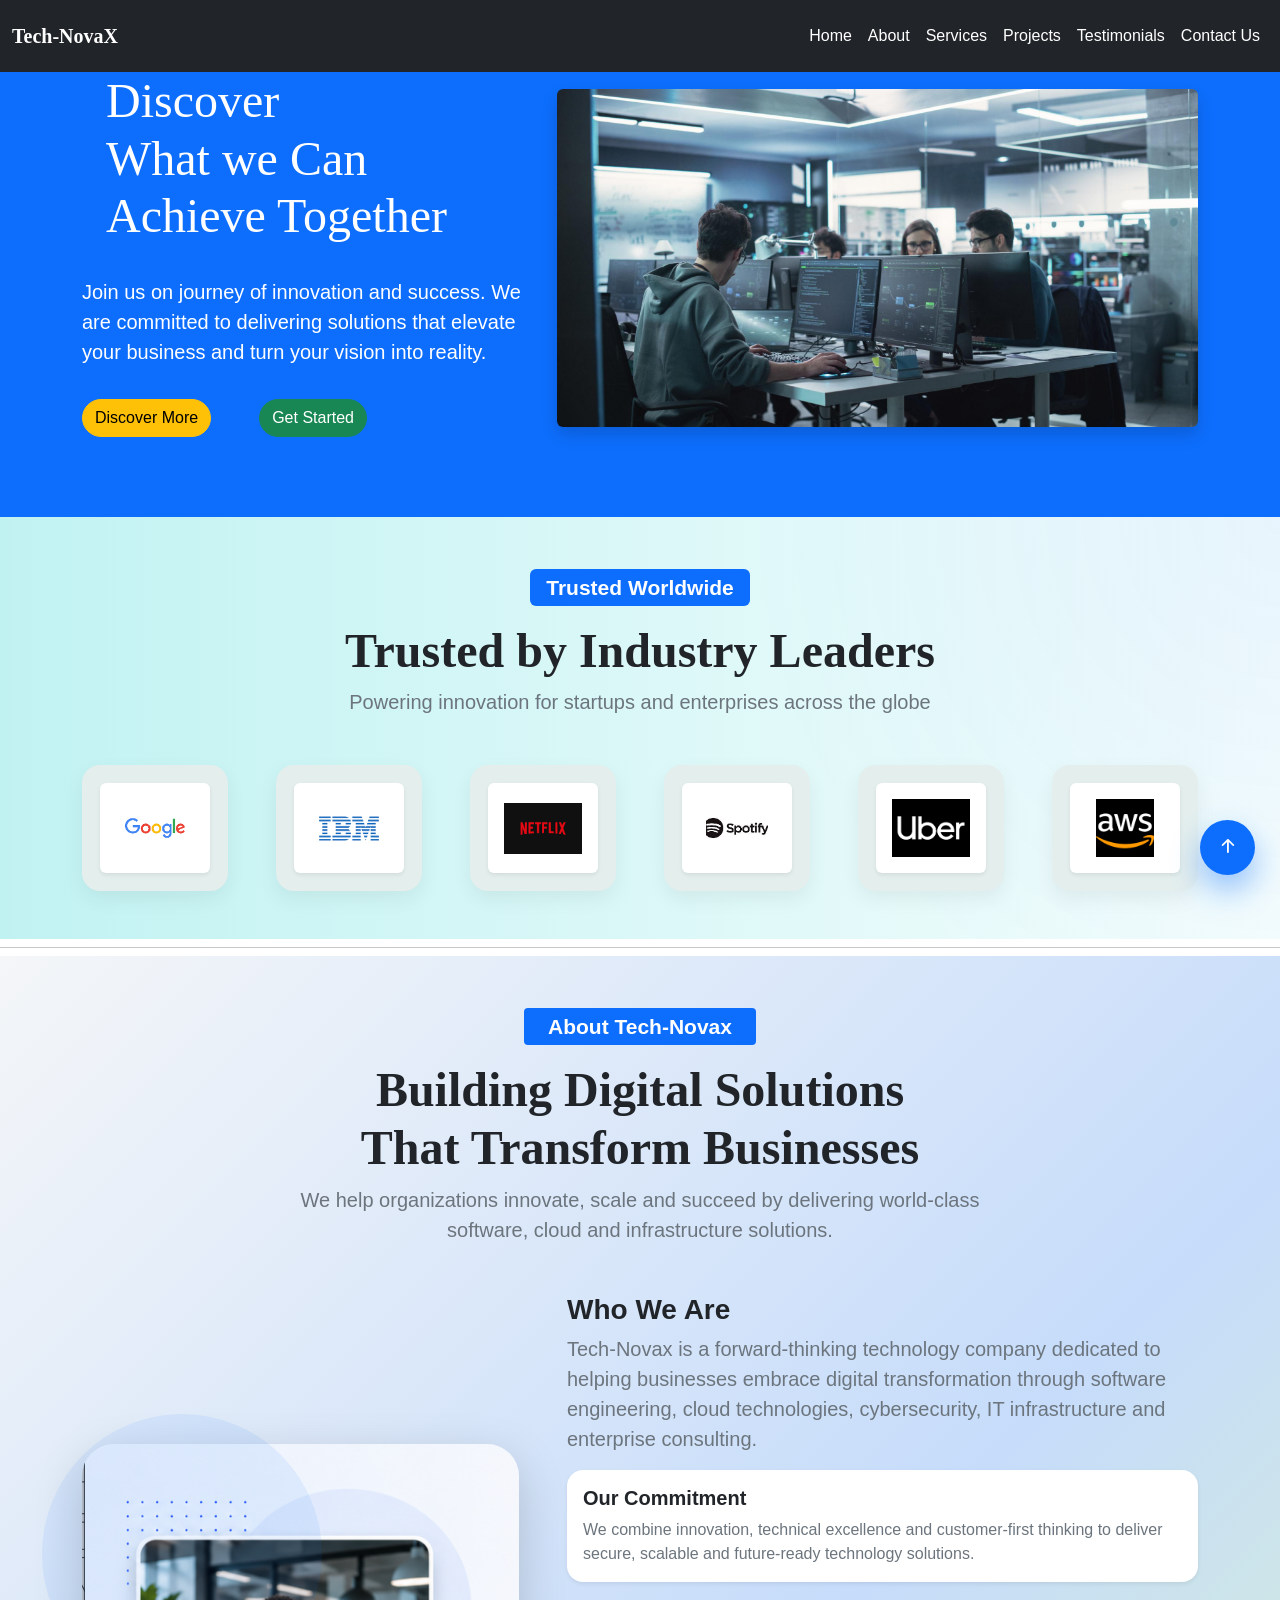
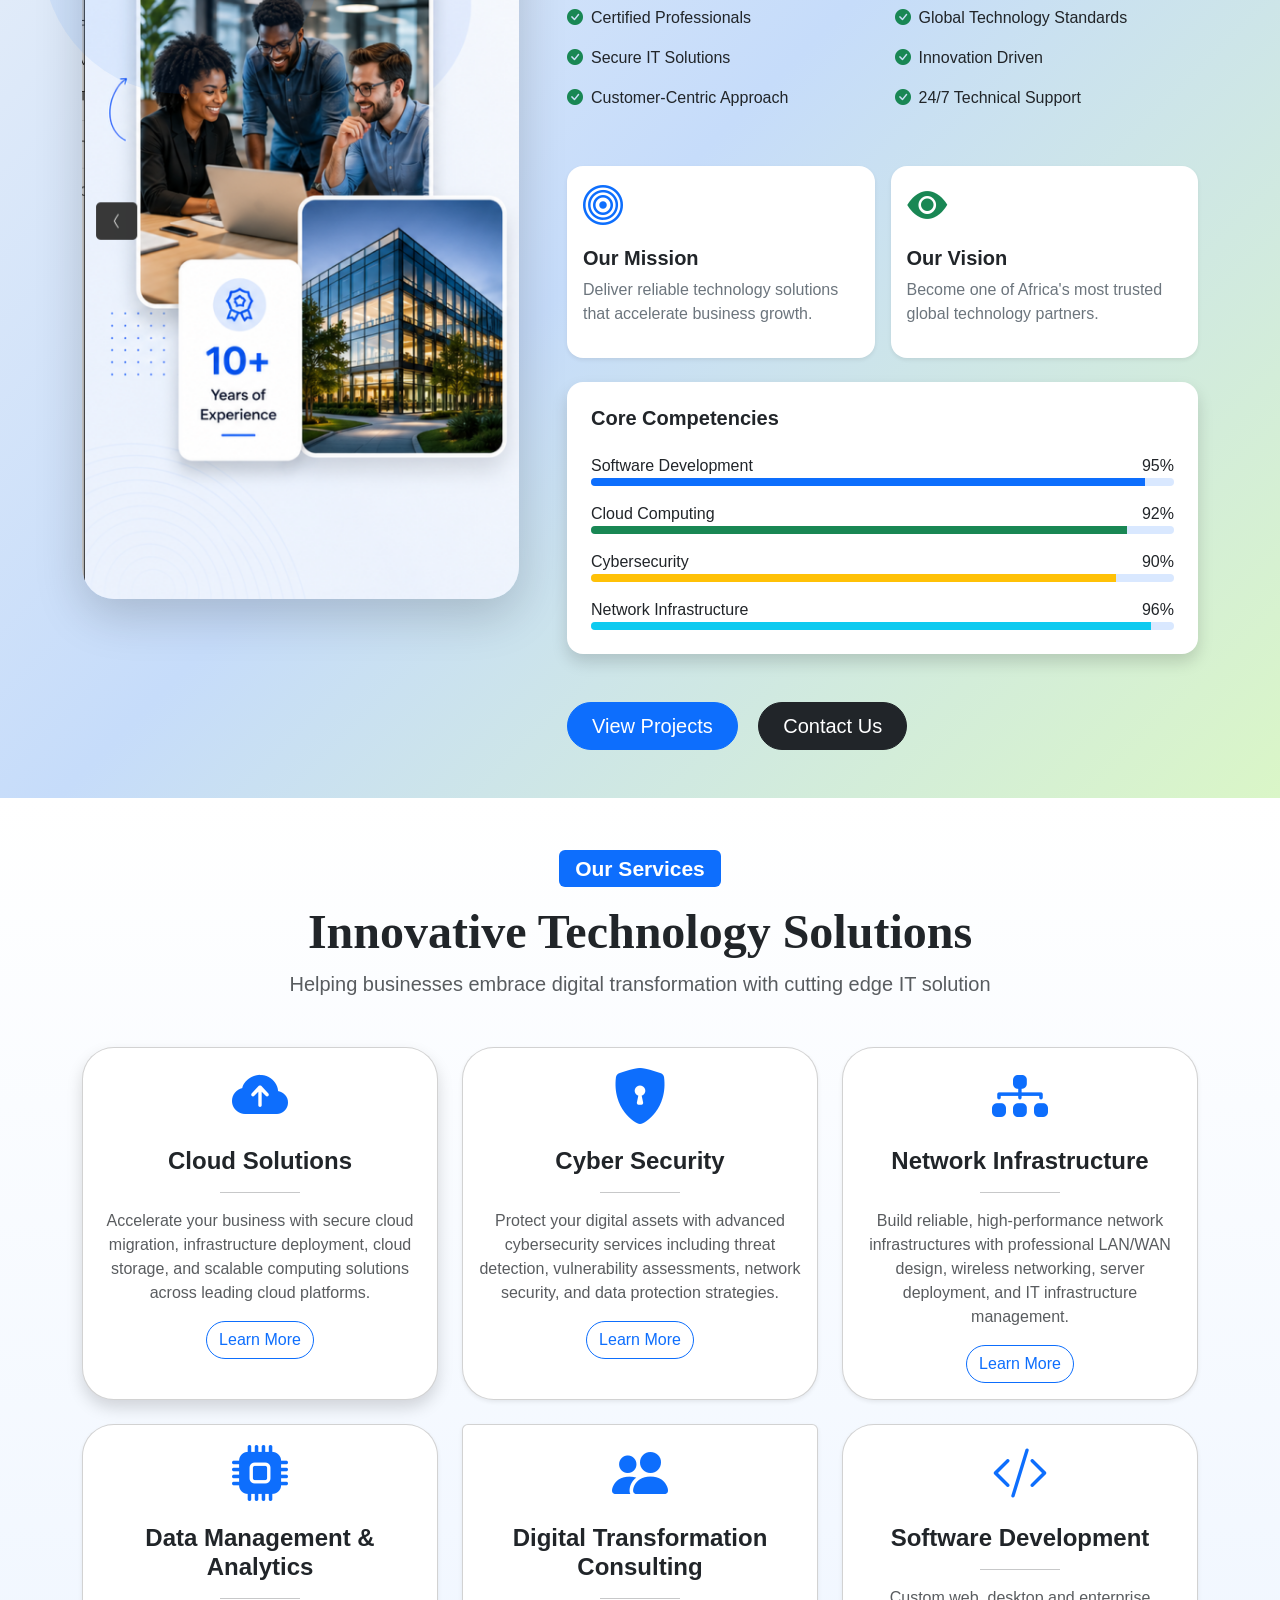
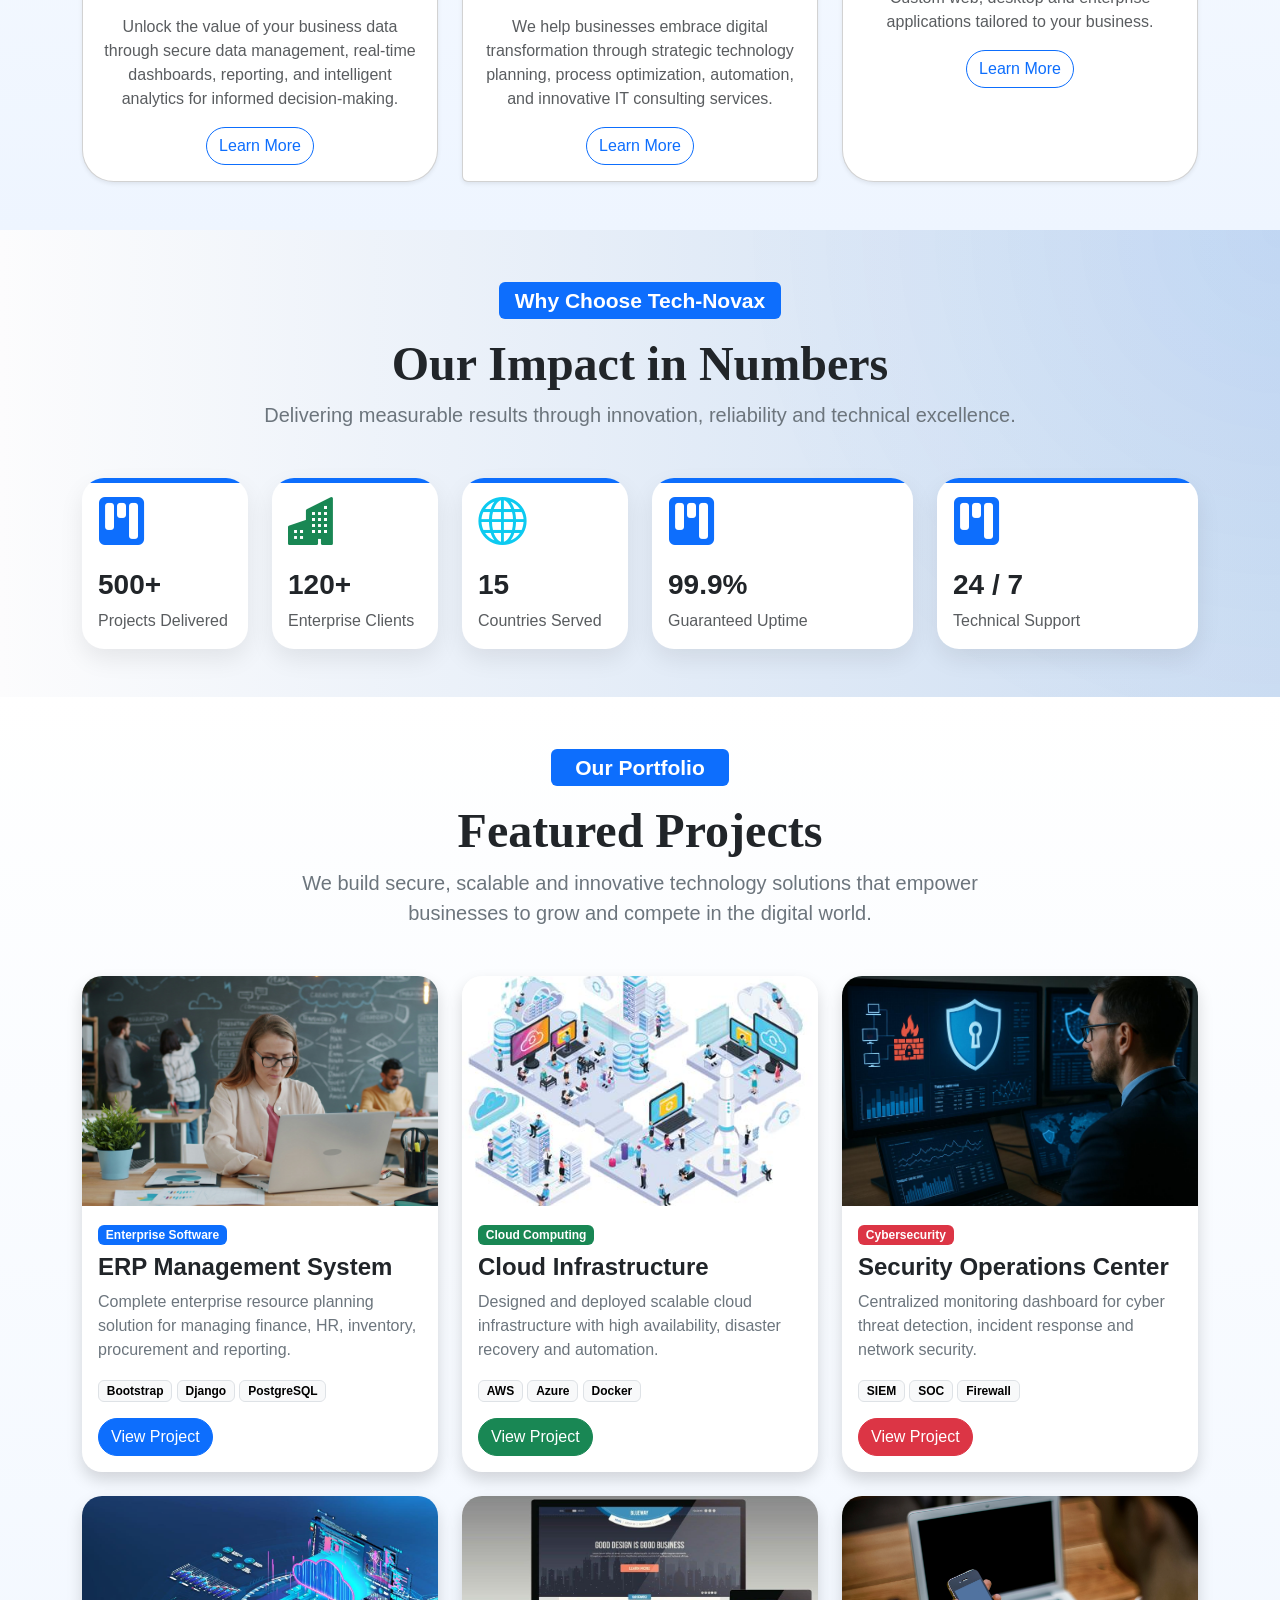
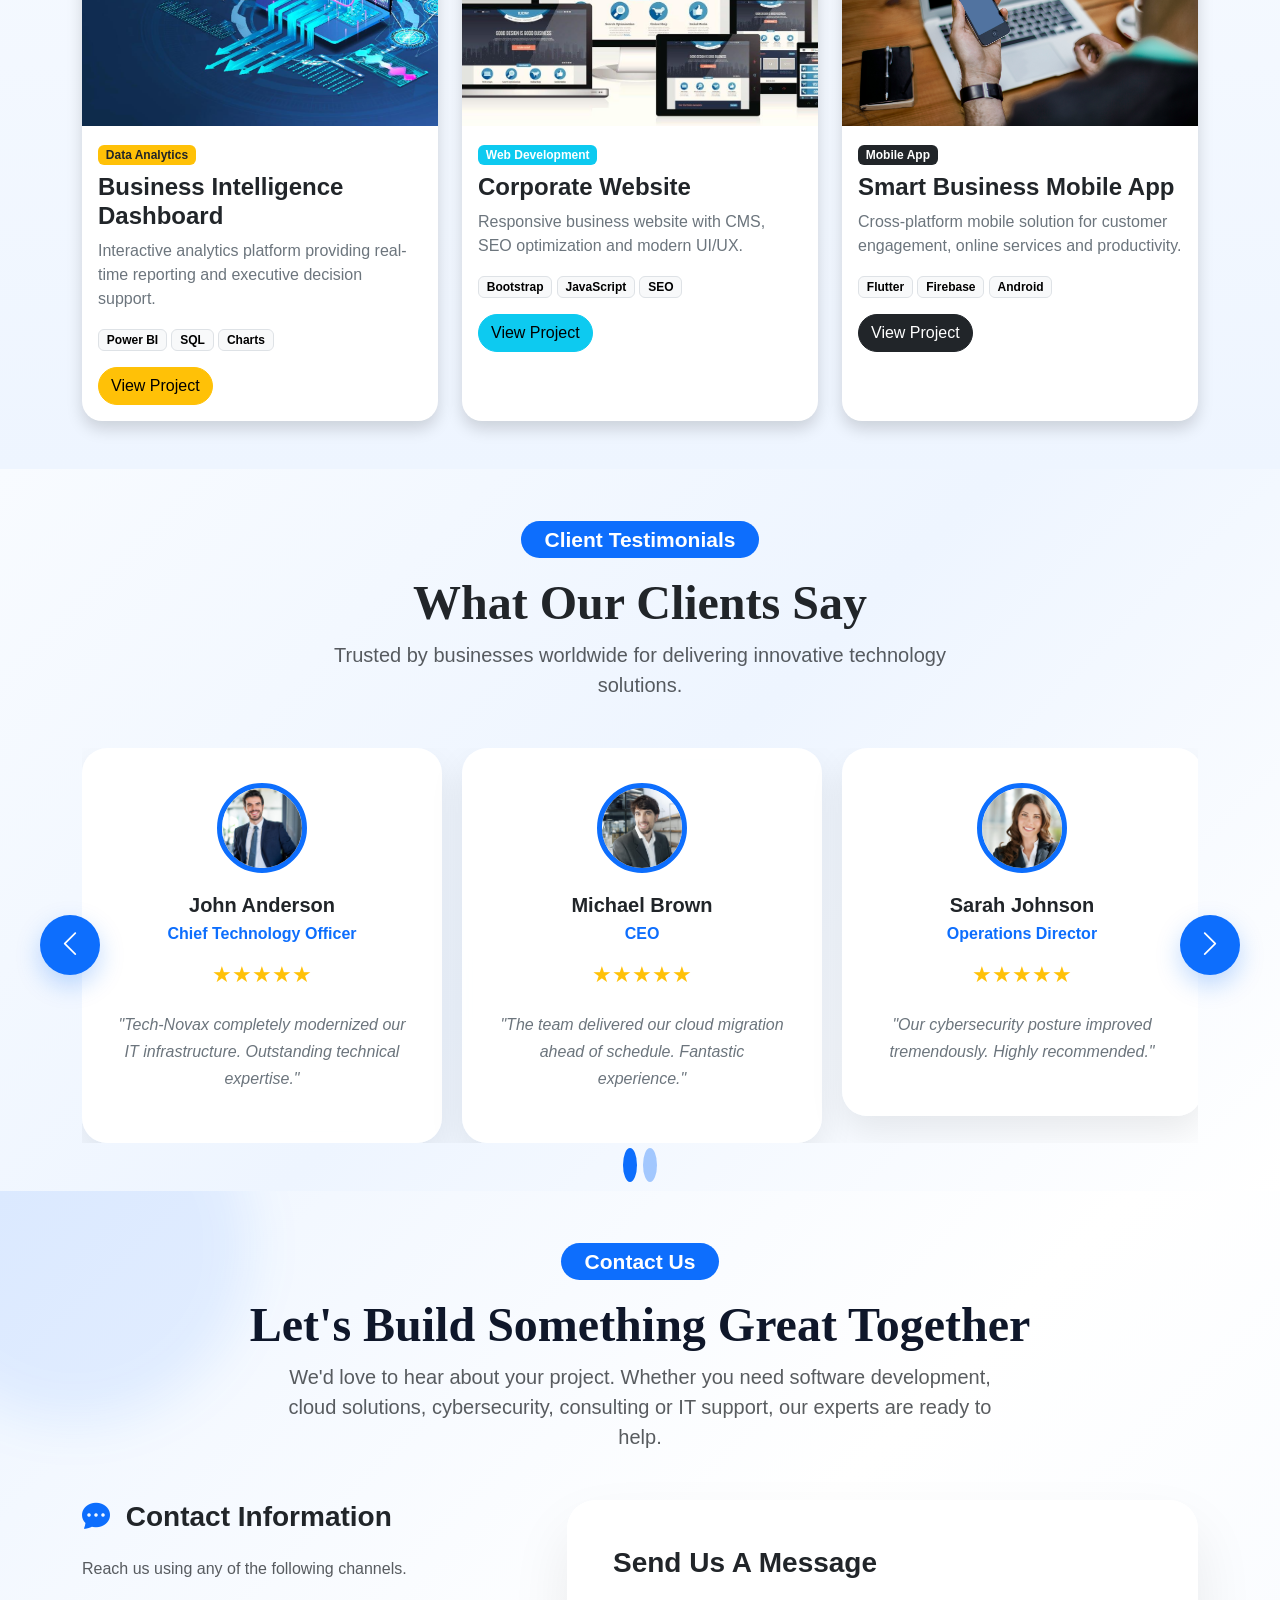
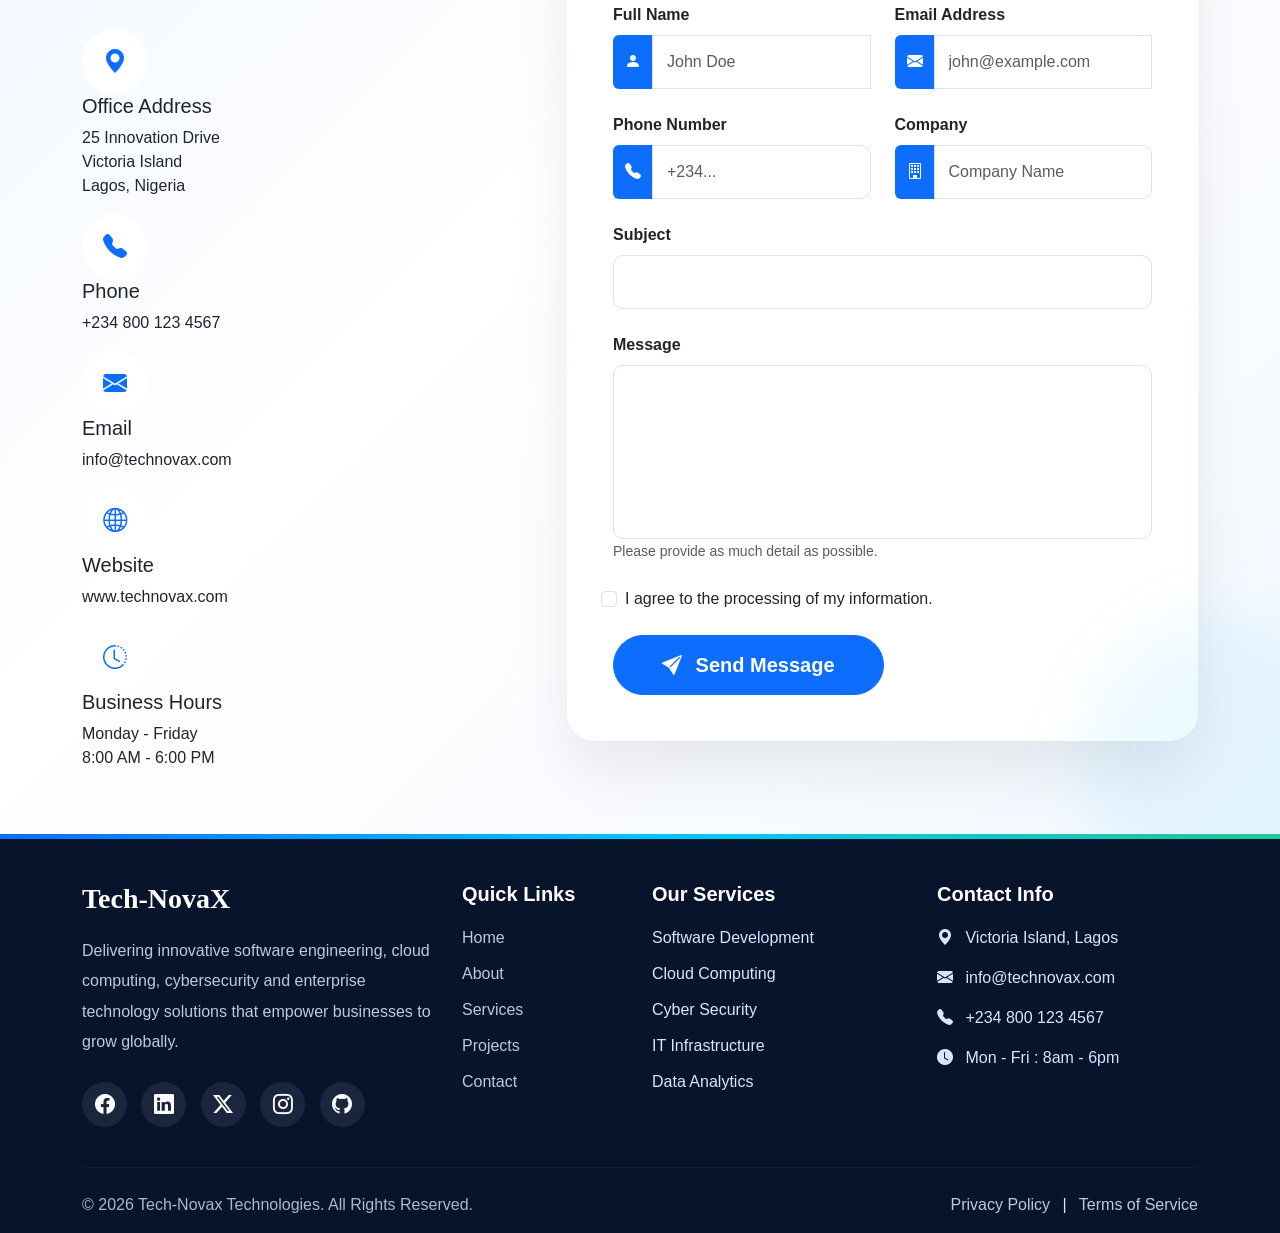
==== index.html @ eec2e8a4 "First commit - worked on all sections" ====
<!doctype html>
<html lang="en">
  <head>
    <meta charset="UTF-8" />
    <meta name="viewport" content="width=device-width, initial-scale=1.0" />

    <!--Bootstrap Link added below-->
    <link
      href="https://cdn.jsdelivr.net/npm/bootstrap@5.3.8/dist/css/bootstrap.min.css"
      rel="stylesheet"
      integrity="sha384-sRIl4kxILFvY47J16cr9ZwB07vP4J8+LH7qKQnuqkuIAvNWLzeN8tE5YBujZqJLB"
      crossorigin="anonymous"
    />

    <!--Bootstrap icons link added below-->
    <link
      rel="stylesheet"
      href="https://cdn.jsdelivr.net/npm/bootstrap-icons@1.11.3/font/bootstrap-icons.css"
    />

    <!--Google fonts link added-->
    <link rel="preconnect" href="https://fonts.googleapis.com" />
    <link rel="preconnect" href="https://fonts.gstatic.com" crossorigin />
    <link
      href="https://fonts.googleapis.com/css2?family=Inter:ital,opsz,wght@0,14..32,100..900;1,14..32,100..900&family=Press+Start+2P&display=swap"
      rel="stylesheet"
    />

    <!--Custom CSS file link-->
    <link rel="stylesheet" href="style.css" />

    <title>Responsive Tech Company Website with Bootstrap</title>
  </head>
  <body>
    <!-- ================= NAVBAR ==============-->
    <nav class="navbar navbar-expand-lg navbar-dark bg-dark py-3 fixed-top">
      <div class="container-fluid">
        <a class="navbar-brand fw-bold" href="#">Tech-NovaX</a>

        <button
          class="navbar-toggler"
          type="button"
          data-bs-toggle="collapse"
          data-bs-target="#navmenu"
        >
          <span class="navbar-toggler-icon"></span>
        </button>

        <div class="collapse navbar-collapse" id="navmenu">
          <ul class="navbar-nav ms-auto">
            <li class="nav-item">
              <a href="#" class="nav-link active">Home</a>
            </li>

            <li class="nav-item">
              <a href="#about" class="nav-link active">About</a>
            </li>

            <li class="nav-item">
              <a href="#services" class="nav-link active">Services</a>
            </li>

            <li class="nav-item">
              <a href="#projects" class="nav-link active">Projects</a>
            </li>

            <li class="nav-item">
              <a href="#testimonials" class="nav-link active">Testimonials</a>
            </li>

            <li class="nav-item">
              <a href="#contact" class="nav-link active">Contact Us</a>
            </li>
          </ul>
        </div>
      </div>
    </nav>

    <!-- ================= END NAVBAR ================= -->

    <!-- ================= HEADER / HERO SECTION ===     -->

    <header class="bg-primary d-flex align-items-center text-white py-5">
      <div class="container">
        <div class="row align-items-center">
          <div class="col-md-5">
            <h1 class="header-title p-4">
              Discover <br />What we Can <br />
              Achieve Together
            </h1>

            <p class="lead">
              Join us on journey of innovation and success. We are committed to
              delivering solutions that elevate your business and turn your
              vision into reality.
            </p>

            <div class="d-flex gap-5 mb-3 py-3">
              <button class="btn btn-warning rounded-pill">
                Discover More
              </button>

              <button class="btn btn-success rounded-pill">Get Started</button>
            </div>
          </div>

          <div class="col-md-7">
            <img
              src="images/hero-image/hero-image.jpg"
              class="img-fluid rounded shadow"
              alt="Header Image"
            />
          </div>
        </div>
      </div>
    </header>

    <!-- ================= END HEADER / HERO ================= -->

    <!-- ================= CLIENTS SECTION ===     -->

    <section id="clients" class="clients-section py-5">
      <div class="container">
        <div class="text-center mb-5 fs-3">
          <span class="badge bg-primary px-3 py-2 mb-3">
            Trusted Worldwide
          </span>

          <h2 class="display-5 fw-bold">Trusted by Industry Leaders</h2>

          <p class="lead text-secondary">
            Powering innovation for startups and enterprises across the globe
          </p>
        </div>

        <div
          class="row justify-content-center align-items-center text-center g-5"
        >
          <div class="col-6 col-md-4 col-lg-2">
            <div class="client-card">
              <a
                href="https://www.google.com"
                target="_blank"
                rel="noopener noreferrer"
              >
                <img
                  src="images/clients/Google/Google.png"
                  class="img-fluid p-3 bg-white shadow-sm rounded"
                  style="height: 90px; width: 150px; object-fit: contain"
                  alt="Client 1 Google"
                />
              </a>
            </div>
          </div>

          <div class="col-6 col-md-4 col-lg-2">
            <div class="client-card">
              <a
                href="https://www.ibm.com"
                target="_blank"
                rel="noopener noreferrer"
              >
                <img
                  src="images/clients/ibm/ibm.png"
                  class="img-fluid p-3 bg-white shadow-sm rounded"
                  style="height: 90px; width: 150px; object-fit: contain"
                  alt="Client 2 IBM"
                />
              </a>
            </div>
          </div>

          <div class="col-6 col-md-4 col-lg-2">
            <div class="client-card">
              <a
                href="https://www.netflix.com"
                target="_blank"
                rel="noopener noreferrer"
              >
                <img
                  src="images/clients/netflix/netflix.png"
                  class="img-fluid p-3 bg-white shadow-sm rounded"
                  style="height: 90px; width: 150px; object-fit: contain"
                  alt="Client 3 NETFLIX"
                />
              </a>
            </div>
          </div>

          <div class="col-6 col-md-4 col-lg-2">
            <div class="client-card">
              <a
                href="https://www.spotify.com"
                target="_blank"
                rel="noopener noreferrer"
              >
                <img
                  src="images/clients/spotify/SPOTIFY.jpg"
                  class="img-fluid p-3 bg-white shadow-sm rounded"
                  style="height: 90px; width: 150px; object-fit: contain"
                  alt="Client 4 SPOTIFY"
                />
              </a>
            </div>
          </div>

          <div class="col-6 col-md-4 col-lg-2">
            <div class="client-card">
              <a
                href="https://www.uber.com"
                target="_blank"
                rel="noopener noreferrer"
              >
                <img
                  src="images/clients/uber/uber.png"
                  class="img-fluid p-3 bg-white shadow-sm rounded"
                  style="height: 90px; width: 150px; object-fit: contain"
                  alt="Client 5 UBER"
                />
              </a>
            </div>
          </div>

          <div class="col-6 col-md-4 col-lg-2">
            <div class="client-card">
              <a
                href="https://aws.amazon.com"
                target="_blank"
                rel="noopener noreferrer"
              >
                <img
                  src="images/clients/aws/download.png"
                  class="img-fluid p-3 bg-white shadow-sm rounded"
                  style="height: 90px; width: 150px; object-fit: contain"
                  alt="Client 6 AWS"
                />
              </a>
            </div>
          </div>
        </div>
      </div>
    </section>
    <!-- ================= END CLIENTS ================= -->

    <hr class="my-2" />

    <!-- ===================== ABOUT SECTION ===================== -->

    <section
      id="about"
      class="about-section py-5 position-relative overflow-hidden"
    >
      <div class="container">
        <!-- Section Heading -->

        <div class="text-center mb-5 fs-3">
          <span class="badge bg-primary px-4 py-2 rounded-1 mb-3">
            About Tech-Novax
          </span>

          <h2 class="display-5 fw-bold">
            Building Digital Solutions
            <br />
            That Transform Businesses
          </h2>

          <p class="lead text-secondary mx-auto" style="max-width: 700px">
            We help organizations innovate, scale and succeed by delivering
            world-class software, cloud and infrastructure solutions.
          </p>
        </div>

        <div class="row align-items-center g-5">
          <!-- LEFT COLUMN -->

          <div class="col-lg-5">
            <div class="position-relative">
              <div class="about-bg-circle"></div>

              <img
                src="images/about-image/about-image-trimmed.png"
                class="img-fluid rounded-5 shadow-lg about-image"
                alt="About Tech-Novax"
              />

              <!-- Floating Card -->

              <!--
              <div class="experience-card">
                <h2 class="fw-bold text-primary mb-1">10+</h2>

                <small class="text-muted">
                  Years of
                  <br />
                  Experience
                </small>
              </div>
            --></div>
          </div>

          <!-- RIGHT COLUMN -->

          <div class="col-lg-7">
            <h3 class="fw-bold">Who We Are</h3>

            <p class="lead text-secondary">
              Tech-Novax is a forward-thinking technology company dedicated to
              helping businesses embrace digital transformation through software
              engineering, cloud technologies, cybersecurity, IT infrastructure
              and enterprise consulting.
            </p>

            <!-- Highlight Card -->

            <div class="card border-0 shadow-sm rounded-4 mb-4">
              <div class="card-body">
                <h5 class="fw-bold">Our Commitment</h5>

                <p class="text-secondary mb-0">
                  We combine innovation, technical excellence and customer-first
                  thinking to deliver secure, scalable and future-ready
                  technology solutions.
                </p>
              </div>
            </div>

            <!-- Features -->

            <div class="row">
              <div class="col-md-6">
                <p>
                  <i class="bi bi-check-circle-fill text-success me-2"></i
                  >Certified Professionals
                </p>

                <p>
                  <i class="bi bi-check-circle-fill text-success me-2"></i
                  >Secure IT Solutions
                </p>

                <p>
                  <i class="bi bi-check-circle-fill text-success me-2"></i
                  >Customer-Centric Approach
                </p>
              </div>

              <div class="col-md-6">
                <p>
                  <i class="bi bi-check-circle-fill text-success me-2"></i
                  >Global Technology Standards
                </p>

                <p>
                  <i class="bi bi-check-circle-fill text-success me-2"></i
                  >Innovation Driven
                </p>

                <p>
                  <i class="bi bi-check-circle-fill text-success me-2"></i>24/7
                  Technical Support
                </p>
              </div>
            </div>

            <!-- Mission Vision -->

            <div class="row g-3 my-4">
              <div class="col-md-6">
                <div class="card border-0 shadow-sm h-100 rounded-4">
                  <div class="card-body">
                    <i class="bi bi-bullseye text-primary display-6"></i>

                    <h5 class="fw-bold mt-3">Our Mission</h5>

                    <p class="text-secondary">
                      Deliver reliable technology solutions that accelerate
                      business growth.
                    </p>
                  </div>
                </div>
              </div>

              <div class="col-md-6">
                <div class="card border-0 shadow-sm h-100 rounded-4">
                  <div class="card-body">
                    <i class="bi bi-eye-fill text-success display-6"></i>

                    <h5 class="fw-bold mt-3">Our Vision</h5>

                    <p class="text-secondary">
                      Become one of Africa's most trusted global technology
                      partners.
                    </p>
                  </div>
                </div>
              </div>
            </div>

            <!-- Skills Card -->

            <div class="card border-0 shadow rounded-4">
              <div class="card-body p-4">
                <h5 class="fw-bold mb-4">Core Competencies</h5>

                <div class="mb-3">
                  <div class="d-flex justify-content-between">
                    <span>Software Development</span>

                    <span>95%</span>
                  </div>

                  <div class="progress">
                    <div
                      class="progress-bar bg-primary"
                      style="width: 95%"
                    ></div>
                  </div>
                </div>

                <div class="mb-3">
                  <div class="d-flex justify-content-between">
                    <span>Cloud Computing</span>

                    <span>92%</span>
                  </div>

                  <div class="progress">
                    <div
                      class="progress-bar bg-success"
                      style="width: 92%"
                    ></div>
                  </div>
                </div>

                <div class="mb-3">
                  <div class="d-flex justify-content-between">
                    <span>Cybersecurity</span>

                    <span>90%</span>
                  </div>

                  <div class="progress">
                    <div
                      class="progress-bar bg-warning"
                      style="width: 90%"
                    ></div>
                  </div>
                </div>

                <div>
                  <div class="d-flex justify-content-between">
                    <span>Network Infrastructure</span>

                    <span>96%</span>
                  </div>

                  <div class="progress">
                    <div class="progress-bar bg-info" style="width: 96%"></div>
                  </div>
                </div>
              </div>
            </div>

            <!-- Buttons -->

            <div class="mt-5">
              <a
                href="#projects"
                class="btn btn-primary btn-lg rounded-pill px-4 me-3"
              >
                View Projects
              </a>

              <a href="#contact" class="btn btn-dark btn-lg rounded-pill px-4">
                Contact Us
              </a>
            </div>
          </div>
        </div>
      </div>
    </section>

    <!-- =====================END  ABOUT SECTION ===================== -->

    <!-- ================= SERVICES SECTION ===     -->

    <section id="services" class="py-5 services-section">
      <div class="container">
        <div class="text-center mb-5 fs-3">
          <span class="badge bg-primary px-3 py-2 mb-3"> Our Services </span>

          <h2 class="display-5 fw-bold">Innovative Technology Solutions</h2>

          <p class="lead text-muted">
            Helping businesses embrace digital transformation with cutting edge
            IT solution
          </p>
        </div>

        <div class="row g-4">
          <div class="col-md-6 col-lg-4">
            <div
              class="card border-1 rounded-5 shadow bg- h-100 overflow-hidden service card"
            >
              <div class="card-body text-center">
                <i class="bi bi-cloud-arrow-up-fill display-4 text-primary"></i>
                <h4 class="mt-3 fw-bold">Cloud Solutions</h4>

                <hr class="w-25 mx-auto my-3" />

                <p class="text-muted">
                  Accelerate your business with secure cloud migration,
                  infrastructure deployment, cloud storage, and scalable
                  computing solutions across leading cloud platforms.
                </p>

                <a href="#" class="btn btn-outline-primary rounded-pill">
                  Learn More
                </a>
              </div>
            </div>
          </div>

          <div class="col-md-6 col-lg-4">
            <div class="card border-1 rounded-5 shadow-sm h-100">
              <div class="card-body text-center">
                <i class="bi bi-shield-lock-fill display-4 text-primary"></i>
                <h4 class="mt-3 fw-bold">Cyber Security</h4>

                <hr class="w-25 mx-auto my-3" />

                <p class="text-muted">
                  Protect your digital assets with advanced cybersecurity
                  services including threat detection, vulnerability
                  assessments, network security, and data protection strategies.
                </p>

                <a href="#" class="btn btn-outline-primary rounded-pill">
                  Learn More
                </a>
              </div>
            </div>
          </div>

          <div class="col-md-6 col-lg-4">
            <div class="card border-1 rounded-5 shadow-sm h-100">
              <div class="card-body text-center">
                <i class="bi bi-diagram-3-fill display-4 text-primary"></i>
                <h4 class="mt-3 fw-bold">Network Infrastructure</h4>

                <hr class="w-25 mx-auto my-3" />

                <p class="text-muted">
                  Build reliable, high-performance network infrastructures with
                  professional LAN/WAN design, wireless networking, server
                  deployment, and IT infrastructure management.
                </p>

                <a href="#" class="btn btn-outline-primary rounded-pill">
                  Learn More
                </a>
              </div>
            </div>
          </div>

          <div class="col-md-6 col-lg-4">
            <div class="card border-1 rounded-5 shadow-sm h-100">
              <div class="card-body text-center">
                <i class="bi bi-cpu-fill display-4 text-primary"></i>
                <h4 class="mt-3 fw-bold">Data Management & Analytics</h4>

                <hr class="w-25 mx-auto my-3" />

                <p class="text-muted">
                  Unlock the value of your business data through secure data
                  management, real-time dashboards, reporting, and intelligent
                  analytics for informed decision-making.
                </p>

                <a href="#" class="btn btn-outline-primary rounded-pill">
                  Learn More
                </a>
              </div>
            </div>
          </div>

          <div class="col-md-6 col-lg-4">
            <div class="card border-1 rounded shadow-sm h-100">
              <div class="card-body text-center">
                <i class="bi bi-people-fill display-4 text-primary"></i>
                <h4 class="mt-3 fw-bold">Digital Transformation Consulting</h4>

                <hr class="w-25 mx-auto my-3" />

                <p class="text-muted">
                  We help businesses embrace digital transformation through
                  strategic technology planning, process optimization,
                  automation, and innovative IT consulting services.
                </p>

                <a href="#" class="btn btn-outline-primary rounded-pill">
                  Learn More
                </a>
              </div>
            </div>
          </div>

          <div class="col-md-6 col-lg-4">
            <div class="card border-1 rounded-5 shadow-sm h-100">
              <div class="card-body text-center">
                <i class="bi bi-code-slash display-4 text-primary"></i>
                <h4 class="mt-3 fw-bold">Software Development</h4>

                <hr class="w-25 mx-auto my-3" />

                <p class="text-muted">
                  Custom web, desktop and enterprise applications tailored to
                  your business.
                </p>

                <a href="#" class="btn btn-outline-primary rounded-pill">
                  Learn More
                </a>
              </div>
            </div>
          </div>
        </div>
      </div>
    </section>
    <!-- ================= END SERVICES ================= -->

    <!-- ================= STATISTICS SECTION ===     -->

    <section id="statistics" class="stats-section py-5">
      <div class="container">
        <div class="text-center mb-5 fs-3">
          <span class="badge bg-primary px-3 py-2 mb-3">
            Why Choose Tech-Novax
          </span>

          <h2 class="fw-bold display-5">Our Impact in Numbers</h2>

          <p class="lead text-secondary">
            Delivering measurable results through innovation, reliability and
            technical excellence.
          </p>
        </div>

        <div class="row g-4">
          <div class="col-sm-6 col-lg-2">
            <div class="card stat-card border-0 h-100">
              <div class="card-body">
                <i class="bi bi-kanban-fill display-5 text-primary"></i>

                <h3 class="fw-bold mt-3">500+</h3>

                <p class="text-muted mb-0">Projects Delivered</p>
              </div>
            </div>
          </div>

          <div class="col-sm-6 col-lg-2">
            <div class="card stat-card border-0 h-100">
              <div class="card-body">
                <i class="bi bi-buildings-fill display-5 text-success"></i>

                <h3 class="fw-bold mt-3">120+</h3>

                <p class="text-muted mb-0">Enterprise Clients</p>
              </div>
            </div>
          </div>

          <div class="col-sm-6 col-lg-2">
            <div class="card stat-card border-0 h-100">
              <div class="card-body">
                <i class="bi bi-globe display-5 text-info"></i>

                <h3 class="fw-bold mt-3">15</h3>

                <p class="text-muted mb-0">Countries Served</p>
              </div>
            </div>
          </div>

          <div class="col-sm-6 col-lg-3">
            <div class="card stat-card border-0 h-100">
              <div class="card-body">
                <i
                  class="bi bi-kanban-fill stat-icon display-5 text-primary"
                ></i>

                <h3 class="fw-bold mt-3">99.9%</h3>

                <p class="text-muted mb-0">Guaranteed Uptime</p>
              </div>
            </div>
          </div>

          <div class="col-sm-12 col-lg-3">
            <div class="card stat-card border-0 h-100">
              <div class="card-body">
                <i
                  class="bi bi-kanban-fill stat-icon display-5 text-primary"
                ></i>

                <h3 class="fw-bold mt-3">24 / 7</h3>

                <p class="text-muted mb-0">Technical Support</p>
              </div>
            </div>
          </div>
        </div>
      </div>
    </section>

    <!-- ================= END STATISTICS ================= -->

    <!-- ===================== PROJECTS SECTION ===================== -->

    <section id="projects" class="py-5 bg-body-tertiary">
      <div class="container">
        <!-- Heading -->

        <div class="text-center mb-5 fs-3">
          <span class="badge bg-primary px-4 py-2 mb-3"> Our Portfolio </span>

          <h2 class="display-5 fw-bold">Featured Projects</h2>

          <p class="lead text-secondary mx-auto" style="max-width: 700px">
            We build secure, scalable and innovative technology solutions that
            empower businesses to grow and compete in the digital world.
          </p>
        </div>

        <!-- Projects -->

        <div class="row g-4">
          <!-- Project 1 -->

          <div class="col-md-6 col-lg-4">
            <div
              class="card border-0 shadow h-100 overflow-hidden project-card"
            >
              <div class="overflow-hidden">
                <img
                  src="images/projects/ERP.jpg"
                  class="card-img-top project-img"
                  alt="ERP System"
                />
              </div>

              <div class="card-body">
                <span class="badge bg-primary mb-2"> Enterprise Software </span>

                <h4 class="fw-bold">ERP Management System</h4>

                <p class="text-secondary">
                  Complete enterprise resource planning solution for managing
                  finance, HR, inventory, procurement and reporting.
                </p>

                <div class="mb-3">
                  <span class="badge text-bg-light border">Bootstrap</span>

                  <span class="badge text-bg-light border">Django</span>

                  <span class="badge text-bg-light border">PostgreSQL</span>
                </div>

                <a href="#" class="btn btn-primary rounded-pill">
                  View Project
                </a>
              </div>
            </div>
          </div>

          <!-- Project 2 -->

          <div class="col-md-6 col-lg-4">
            <div
              class="card border-0 shadow h-100 overflow-hidden project-card"
            >
              <div class="overflow-hidden">
                <img
                  src="images/projects/cloud-services.jpg"
                  class="card-img-top project-img"
                  alt="Cloud Computing"
                />
              </div>

              <div class="card-body">
                <span class="badge bg-success mb-2"> Cloud Computing </span>

                <h4 class="fw-bold">Cloud Infrastructure</h4>

                <p class="text-secondary">
                  Designed and deployed scalable cloud infrastructure with high
                  availability, disaster recovery and automation.
                </p>

                <div class="mb-3">
                  <span class="badge text-bg-light border">AWS</span>

                  <span class="badge text-bg-light border">Azure</span>

                  <span class="badge text-bg-light border">Docker</span>
                </div>

                <a href="#" class="btn btn-success rounded-pill">
                  View Project
                </a>
              </div>
            </div>
          </div>

          <!-- Project 3 -->

          <div class="col-md-6 col-lg-4">
            <div
              class="card border-0 shadow h-100 overflow-hidden project-card"
            >
              <div class="overflow-hidden">
                <img
                  src="images/services/cybersecurity.jpg"
                  class="card-img-top project-img"
                  alt="Cyber Security"
                />
              </div>

              <div class="card-body">
                <span class="badge bg-danger mb-2"> Cybersecurity </span>

                <h4 class="fw-bold">Security Operations Center</h4>

                <p class="text-secondary">
                  Centralized monitoring dashboard for cyber threat detection,
                  incident response and network security.
                </p>

                <div class="mb-3">
                  <span class="badge text-bg-light border">SIEM</span>

                  <span class="badge text-bg-light border">SOC</span>

                  <span class="badge text-bg-light border">Firewall</span>
                </div>

                <a href="#" class="btn btn-danger rounded-pill">
                  View Project
                </a>
              </div>
            </div>
          </div>

          <!-- Project 4 -->

          <div class="col-md-6 col-lg-4">
            <div
              class="card border-0 shadow h-100 overflow-hidden project-card"
            >
              <div class="overflow-hidden">
                <img
                  src="images/projects/data-analytic-software-project.jpg"
                  class="card-img-top project-img"
                  alt="Dashboard"
                />
              </div>

              <div class="card-body">
                <span class="badge bg-warning text-dark mb-2">
                  Data Analytics
                </span>

                <h4 class="fw-bold">Business Intelligence Dashboard</h4>

                <p class="text-secondary">
                  Interactive analytics platform providing real-time reporting
                  and executive decision support.
                </p>

                <div class="mb-3">
                  <span class="badge text-bg-light border">Power BI</span>

                  <span class="badge text-bg-light border">SQL</span>

                  <span class="badge text-bg-light border">Charts</span>
                </div>

                <a href="#" class="btn btn-warning rounded-pill">
                  View Project
                </a>
              </div>
            </div>
          </div>

          <!-- Project 5 -->

          <div class="col-md-6 col-lg-4">
            <div
              class="card border-0 shadow h-100 overflow-hidden project-card"
            >
              <div class="overflow-hidden">
                <img
                  src="images/projects/web-design-and-dev-project.jpg"
                  class="card-img-top project-img"
                  alt="Website development"
                />
              </div>

              <div class="card-body">
                <span class="badge bg-info mb-2"> Web Development </span>

                <h4 class="fw-bold">Corporate Website</h4>

                <p class="text-secondary">
                  Responsive business website with CMS, SEO optimization and
                  modern UI/UX.
                </p>

                <div class="mb-3">
                  <span class="badge text-bg-light border">Bootstrap</span>

                  <span class="badge text-bg-light border">JavaScript</span>

                  <span class="badge text-bg-light border">SEO</span>
                </div>

                <a href="#" class="btn btn-info rounded-pill"> View Project </a>
              </div>
            </div>
          </div>

          <!-- Project 6 -->

          <div class="col-md-6 col-lg-4">
            <div
              class="card border-0 shadow h-100 overflow-hidden project-card"
            >
              <div class="overflow-hidden">
                <img
                  src="images/projects/mobile.jpg"
                  class="card-img-top project-img"
                  alt="Mobile computing"
                />
              </div>

              <div class="card-body">
                <span class="badge bg-dark mb-2"> Mobile App </span>

                <h4 class="fw-bold">Smart Business Mobile App</h4>

                <p class="text-secondary">
                  Cross-platform mobile solution for customer engagement, online
                  services and productivity.
                </p>

                <div class="mb-3">
                  <span class="badge text-bg-light border">Flutter</span>

                  <span class="badge text-bg-light border">Firebase</span>

                  <span class="badge text-bg-light border">Android</span>
                </div>

                <a href="#" class="btn btn-dark rounded-pill"> View Project </a>
              </div>
            </div>
          </div>
        </div>
      </div>
    </section>

    <!--End of portfolio / projects-->

    <!--======TESTIMONIAL -->

    <section id="testimonials" class="testimonial-section py-5">
      <div class="container">
        <div class="text-center mb-5 fs-3">
          <span class="badge bg-primary rounded-pill px-4 py-2 mb-3">
            Client Testimonials
          </span>

          <h2 class="display-5 fw-bold">What Our Clients Say</h2>

          <p class="lead text-muted mx-auto" style="max-width: 700px">
            Trusted by businesses worldwide for delivering innovative technology
            solutions.
          </p>
        </div>

        <div
          id="testimonialCarousel"
          class="carousel slide"
          data-bs-ride="carousel"
          data-bs-interval="6000"
        >
          <!-- Indicators -->

          <div class="carousel-indicators">
            <button
              type="button"
              data-bs-target="#testimonialCarousel"
              data-bs-slide-to="0"
              class="active"
            ></button>

            <button
              type="button"
              data-bs-target="#testimonialCarousel"
              data-bs-slide-to="1"
            ></button>
          </div>

          <div class="carousel-inner">
            <!-- ===================== -->
            <!-- SLIDE ONE -->
            <!-- ===================== -->

            <div class="carousel-item active">
              <div class="row g-4">
                <!-- CARD 1 -->

                <div class="col-lg-4">
                  <div class="testimonial-card">
                    <img
                      src="images/testimonials/client-one.jpg"
                      class="testimonial-img"
                      alt=""
                    />

                    <h5>John Anderson</h5>

                    <span>Chief Technology Officer</span>

                    <div class="stars">★★★★★</div>

                    <p>
                      "Tech-Novax completely modernized our IT infrastructure.
                      Outstanding technical expertise."
                    </p>
                  </div>
                </div>

                <!-- CARD 2 -->

                <div class="col-lg-4">
                  <div class="testimonial-card">
                    <img
                      src="images/testimonials/client-two.jpg"
                      class="testimonial-img"
                      alt=""
                    />

                    <h5>Michael Brown</h5>

                    <span>CEO</span>

                    <div class="stars">★★★★★</div>

                    <p>
                      "The team delivered our cloud migration ahead of schedule.
                      Fantastic experience."
                    </p>
                  </div>
                </div>

                <!-- CARD 3 -->

                <div class="col-lg-4">
                  <div class="testimonial-card">
                    <img
                      src="images/testimonials/client-three.jpg"
                      class="testimonial-img"
                      alt=""
                    />

                    <h5>Sarah Johnson</h5>

                    <span>Operations Director</span>

                    <div class="stars">★★★★★</div>

                    <p>
                      "Our cybersecurity posture improved tremendously. Highly
                      recommended."
                    </p>
                  </div>
                </div>
              </div>
            </div>

            <!-- ===================== -->
            <!-- SLIDE TWO -->
            <!-- ===================== -->

            <div class="carousel-item">
              <div class="row g-4">
                <!-- CARD 4 -->

                <div class="col-lg-4">
                  <div class="testimonial-card">
                    <img
                      src="images/testimonials/client-four.jpg"
                      class="testimonial-img"
                      alt=""
                    />

                    <h5>David Wilson</h5>

                    <span>Project Manager</span>

                    <div class="stars">★★★★★</div>

                    <p>
                      "Professional, responsive and incredibly knowledgeable. We
                      will definitely work together again."
                    </p>
                  </div>
                </div>

                <!-- CARD 5 -->

                <div class="col-lg-4">
                  <div class="testimonial-card">
                    <img
                      src="images/testimonials/client-five.jpg"
                      class="testimonial-img"
                      alt=""
                    />

                    <h5>Emily Carter</h5>

                    <span>IT Director</span>

                    <div class="stars">★★★★★</div>

                    <p>
                      "Our digital transformation project exceeded all
                      expectations."
                    </p>
                  </div>
                </div>

                <!-- CARD 6 -->

                <div class="col-lg-4">
                  <div class="testimonial-card">
                    <img
                      src="images/testimonials/client-six.jpg"
                      class="testimonial-img"
                      alt=""
                    />

                    <h5>Daniel Smith</h5>

                    <span>Managing Director</span>

                    <div class="stars">★★★★★</div>

                    <p>
                      "Reliable, innovative and highly skilled professionals.
                      Couldn't ask for more."
                    </p>
                  </div>
                </div>
              </div>
            </div>
          </div>

          <!-- Previous -->

          <button
            class="carousel-control-prev"
            type="button"
            data-bs-target="#testimonialCarousel"
            data-bs-slide="prev"
          >
            <span class="custom-arrow">
              <i class="bi bi-chevron-left"></i>
            </span>
          </button>

          <!-- Next -->

          <button
            class="carousel-control-next"
            type="button"
            data-bs-target="#testimonialCarousel"
            data-bs-slide="next"
          >
            <span class="custom-arrow">
              <i class="bi bi-chevron-right"></i>
            </span>
          </button>
        </div>
      </div>
    </section>

    <!-- ===================== CONTACT SECTION ===================== -->

    <section id="contact" class="contact-section py-5">
      <div class="container">
        <!-- Section Heading -->
        <div class="text-center mb-5 fs-3">
          <span class="badge bg-primary rounded-pill px-4 py-2 mb-3">
            Contact Us
          </span>

          <h2 class="display-5 fw-bold">
            Let's Build Something Great Together
          </h2>

          <p class="lead text-muted mx-auto" style="max-width: 750px">
            We'd love to hear about your project. Whether you need software
            development, cloud solutions, cybersecurity, consulting or IT
            support, our experts are ready to help.
          </p>
        </div>

        <div class="row g-5">
          <!-- ===================================== -->
          <!-- LEFT COLUMN -->
          <!-- ===================================== -->

          <div class="col-lg-5">
            <div class="contact-info-card h-100">
              <h3 class="fw-bold mb-4">
                <i class="bi bi-chat-dots-fill text-primary me-2"></i>

                Contact Information
              </h3>

              <p class="text-muted mb-5">
                Reach us using any of the following channels.
              </p>

              <!-- Address -->

              <div class="contact-item">
                <div class="contact-icon">
                  <i class="bi bi-geo-alt-fill"></i>
                </div>

                <div>
                  <h5>Office Address</h5>

                  <p>
                    25 Innovation Drive<br />

                    Victoria Island<br />

                    Lagos, Nigeria
                  </p>
                </div>
              </div>

              <!-- Phone -->

              <div class="contact-item">
                <div class="contact-icon">
                  <i class="bi bi-telephone-fill"></i>
                </div>

                <div>
                  <h5>Phone</h5>

                  <p>+234 800 123 4567</p>
                </div>
              </div>

              <!-- Email -->

              <div class="contact-item">
                <div class="contact-icon">
                  <i class="bi bi-envelope-fill"></i>
                </div>

                <div>
                  <h5>Email</h5>

                  <p>info@technovax.com</p>
                </div>
              </div>

              <!-- Website -->

              <div class="contact-item">
                <div class="contact-icon">
                  <i class="bi bi-globe2"></i>
                </div>

                <div>
                  <h5>Website</h5>

                  <p>www.technovax.com</p>
                </div>
              </div>

              <!-- Hours -->

              <div class="contact-item">
                <div class="contact-icon">
                  <i class="bi bi-clock-history"></i>
                </div>

                <div>
                  <h5>Business Hours</h5>

                  <p>
                    Monday - Friday<br />

                    8:00 AM - 6:00 PM
                  </p>
                </div>
              </div>
            </div>
          </div>

          <!-- ===================================== -->
          <!-- RIGHT COLUMN -->
          <!-- ===================================== -->

          <div class="col-lg-7">
            <div class="contact-form-card">
              <h3 class="fw-bold mb-4">Send Us A Message</h3>

              <form
                action="https://formsubmit.co/nurudeen.abdulsalam@gmail.com"
                method="POST"
                id="contactForm"
                autocomplete="on"
              >
                <!-- Disable Captcha -->
                <input type="hidden" name="_captcha" value="false" />

                <!-- Email Subject -->
                <input
                  type="hidden"
                  name="_subject"
                  value="New Message from Tech-Novax Website"
                />

                <!-- Redirect after submission -->
                <input
                  type="hidden"
                  name="_next"
                  value="http://127.0.0.1:5500/thankyou.html"
                />

                <div
                  id="successAlert"
                  class="alert alert-success d-none"
                  role="alert"
                >
                  Your message has been sent successfully.
                </div>

                <div class="row">
                  <!-- Full Name -->

                  <div class="col-md-6 mb-4">
                    <label for="fullname" class="form-label"> Full Name </label>

                    <div class="input-group">
                      <span class="input-group-text">
                        <i class="bi bi-person-fill"></i>
                      </span>

                      <input
                        type="text"
                        class="form-control"
                        id="fullname"
                        name="fullname"
                        placeholder="John Doe"
                        autocomplete="name"
                        required
                        tabindex="1"
                        aria-required="true"
                      />

                      <div class="invalid-feedback">
                        Please enter your full name.
                      </div>
                    </div>
                  </div>

                  <!-- Email -->

                  <div class="col-md-6 mb-4">
                    <label for="email" class="form-label">
                      Email Address
                    </label>

                    <div class="input-group">
                      <span class="input-group-text">
                        <i class="bi bi-envelope-fill"></i>
                      </span>

                      <input
                        type="email"
                        class="form-control"
                        id="email"
                        name="email"
                        placeholder="john@example.com"
                        autocomplete="email"
                        required
                        tabindex="2"
                        aria-required="true"
                      />

                      <div class="invalid-feedback">
                        Please enter a valid email.
                      </div>
                    </div>
                  </div>

                  <!-- Phone -->

                  <div class="col-md-6 mb-4">
                    <label for="phone" class="form-label"> Phone Number </label>

                    <div class="input-group">
                      <span class="input-group-text">
                        <i class="bi bi-telephone-fill"></i>
                      </span>

                      <input
                        type="tel"
                        class="form-control"
                        id="phone"
                        name="phone"
                        placeholder="+234..."
                        autocomplete="tel"
                        tabindex="3"
                      />
                    </div>
                  </div>

                  <!-- Company -->

                  <div class="col-md-6 mb-4">
                    <label for="company" class="form-label"> Company </label>

                    <div class="input-group">
                      <span class="input-group-text">
                        <i class="bi bi-building"></i>
                      </span>

                      <input
                        type="text"
                        class="form-control"
                        id="company"
                        name="company"
                        placeholder="Company Name"
                        autocomplete="organization"
                        tabindex="4"
                      />
                    </div>
                  </div>

                  <!-- Subject -->

                  <div class="mb-4">
                    <label for="subject" class="form-label"> Subject </label>

                    <input
                      type="text"
                      class="form-control"
                      id="subject"
                      name="subject"
                      required
                      tabindex="5"
                    />

                    <div class="invalid-feedback">Subject is required.</div>
                  </div>

                  <!-- Message -->

                  <div class="mb-4">
                    <label for="message" class="form-label"> Message </label>

                    <textarea
                      class="form-control"
                      id="message"
                      name="message"
                      rows="6"
                      required
                      tabindex="6"
                      aria-describedby="messageHelp"
                    ></textarea>

                    <small id="messageHelp" class="text-muted">
                      Please provide as much detail as possible.
                    </small>

                    <div class="invalid-feedback">
                      Please enter your message.
                    </div>
                  </div>

                  <!-- Checkbox -->

                  <div class="form-check mb-4">
                    <input
                      class="form-check-input"
                      type="checkbox"
                      id="agree"
                      name="agree"
                      required
                      tabindex="7"
                    />

                    <label class="form-check-label" for="agree">
                      I agree to the processing of my information.
                    </label>

                    <div class="invalid-feedback">
                      You must agree before submitting.
                    </div>
                  </div>

                  <!-- Submit -->

                  <div>
                    <button
                      class="btn btn-primary btn-lg rounded-pill px-5"
                      type="submit"
                      tabindex="8"
                    >
                      <span
                        class="spinner-border spinner-border-sm d-none"
                        id="submitSpinner"
                      ></span>

                      <i class="bi bi-send-fill me-2"></i>

                      Send Message
                    </button>
                  </div>
                </div>
              </form>
            </div>
          </div>
        </div>
      </div>
    </section>

    <!-- ================= END CONTACT SECTION ================= -->

    <!--footer-->

    <!-- ===================== FOOTER ===================== -->

    <footer class="footer-section pt-5 pb-3">
      <div class="container">
        <div class="row gy-5">
          <!-- Company -->

          <div class="col-lg-4">
            <h3 class="footer-logo">
              <!-- <i class="bi bi-cpu-fill me-2"></i>-->

              <a class="navbar-brand fw-bold" href="#">Tech-NovaX</a>
            </h3>

            <p class="footer-text">
              Delivering innovative software engineering, cloud computing,
              cybersecurity and enterprise technology solutions that empower
              businesses to grow globally.
            </p>

            <div class="footer-social mt-4">
              <a href="#"><i class="bi bi-facebook"></i></a>

              <a href="#"><i class="bi bi-linkedin"></i></a>

              <a href="#"><i class="bi bi-twitter-x"></i></a>

              <a href="#"><i class="bi bi-instagram"></i></a>

              <a href="#"><i class="bi bi-github"></i></a>
            </div>
          </div>

          <!-- Quick Links -->

          <div class="col-md-4 col-lg-2">
            <h5 class="footer-title">Quick Links</h5>

            <ul class="footer-links">
              <li><a href="#">Home</a></li>

              <li><a href="#about">About</a></li>

              <li><a href="#services">Services</a></li>

              <li><a href="#projects">Projects</a></li>

              <li><a href="#contact">Contact</a></li>
            </ul>
          </div>

          <!-- Services -->

          <div class="col-md-4 col-lg-3">
            <h5 class="footer-title">Our Services</h5>

            <ul class="footer-links">
              <li>Software Development</li>

              <li>Cloud Computing</li>

              <li>Cyber Security</li>

              <li>IT Infrastructure</li>

              <li>Data Analytics</li>
            </ul>
          </div>

          <!-- Contact -->

          <div class="col-md-4 col-lg-3">
            <h5 class="footer-title">Contact Info</h5>

            <p>
              <i class="bi bi-geo-alt-fill me-2"></i>

              Victoria Island, Lagos
            </p>

            <p>
              <i class="bi bi-envelope-fill me-2"></i>

              info@technovax.com
            </p>

            <p>
              <i class="bi bi-telephone-fill me-2"></i>

              +234 800 123 4567
            </p>

            <p>
              <i class="bi bi-clock-fill me-2"></i>

              Mon - Fri : 8am - 6pm
            </p>
          </div>
        </div>

        <hr class="footer-divider" />

        <div class="row align-items-center">
          <div class="col-md-6">
            <p class="copyright mb-md-0">
              © 2026 Tech-Novax Technologies. All Rights Reserved.
            </p>
          </div>

          <div class="col-md-6 text-md-end">
            <a href="#" class="footer-small-link"> Privacy Policy </a>

            <span class="mx-2">|</span>

            <a href="#" class="footer-small-link"> Terms of Service </a>
          </div>
        </div>
      </div>

      <!-- Scroll To Top -->

      <a href="#" class="back-to-top">
        <i class="bi bi-arrow-up-short"></i>
      </a>
    </footer>

    <script
      src="https://cdn.jsdelivr.net/npm/bootstrap@5.3.8/dist/js/bootstrap.bundle.min.js"
      integrity="sha384-FKyoEForCGlyvwx9Hj09JcYn3nv7wiPVlz7YYwJrWVcXK/BmnVDxM+D2scQbITxI"
      crossorigin="anonymous"
    ></script>
  </body>
</html>
---- style.css ----
body {
    font-family: "Noto Sans", sans-serif;
 }
 

 h1, h2 {
    font-family: "Lora", serif;
 }

 section{
  scroll-margin: 50px;
 }
 /*

 .my-custom-bg {
    background-color: #090986;
 }
*/
 .navbar-brand {
   font-family: "Lora",serif;
 }
/*
 .yellow {
   color:yellow
 }



 .green {
   color:#69ed69;
 }

*/

 .header-title {
   font-size: 48px;
 }

 .client-img {
  object-fit: contain;
  width: 120px;
  padding: 0 2%;

 }

/*
 .clients-section{
    background: linear-gradient(180deg,#eef6ff 0%,#ffffff 100%);
}
*/


.clients-section{

    background:
    radial-gradient(circle at top right,
    rgba(13,110,253,.06),
    transparent 40%),

    linear-gradient(to right,#c1f2f2,#f5fdfd);

}

.client-card{

    background:#e3eeed;

    border-radius:18px;

    padding:18px;

    box-shadow:0 8px 20px rgba(0,0,0,.06);

    transition:.35s ease;

}

.client-card:hover{

    transform:translateY(-10px);

    box-shadow:0 18px 35px rgba(13,110,253,.18);

}

/*
.stats-section{
    background: linear-gradient(180deg,#f8fbff 0%,#edf5ff 100%);
}
*/

.stats-section{

    background:
    radial-gradient(circle at top right,
    rgba(13,110,253,.06),
    transparent 40%),

    linear-gradient(to right,#fcfcfd,#ccddf2);

}


.stat-card{

    border-radius:22px;

    background:white;

    box-shadow:0 10px 25px rgba(0,0,0,.08);

    transition:.4s;

}




.stat-card {
    border-radius: 22px;
    background: white;
    /* Clean, soft base shadow */
    box-shadow: 0 10px 25px rgba(0, 0, 0, .08); 
    /* Smooth transition for transform, shadow, and background */
    transition: transform .4s ease, box-shadow .4s ease, background-color .4s ease; 
    position:relative;

    overflow:hidden;
}

/* Hover effects applied directly to the card container */
.stat-card:hover {
    cursor: pointer; /* Changes mouse to pointer */
    transform: translateY(-10px); /* Moves the card up by 10px */
    
    /* 
       Glow Effect: 
       We increase the blur radius and spread, and swap the grey shadow 
       for a soft, translucent Bootstrap primary blue (#0d6efd)
    */
    box-shadow: 0 20px 35px rgba(13, 110, 253, 0.25); 
}

/* Optional: Keep your icon transition if you still want it to do something separate */
.stat-icon {
    transition: .35s;
}


.stat-card::before{

    content:"";

    position:absolute;

    top:0;

    left:0;

    width:100%;

    height:5px;

    background:#0d6efd;

}


.stat-card:nth-child(1)::before{
background:#0d6efd;
}

.stat-card:nth-child(2)::before{
background:#198754;
}

.stat-card:nth-child(3)::before{
background:#0dcaf0;
}

.stat-card:nth-child(4)::before{
background:#ffc107;
}

.stat-card:nth-child(5)::before{
background:#dc3545;
}

/*

.about-section{
    background:linear-gradient(135deg,#f8fbff 0%,#eef5ff 50%,#ffffff 100%);
}


.about-bg-circle{
    position:absolute;
    width:280px;
    height:280px;
    background:#0d6efd;
    opacity:.08;
    border-radius:50%;
    top:-40px;
    left:-40px;
}


.experience-card{

position:absolute;

bottom:25px;

right:-20px;

background:white;

padding:15px;

width:100px;

border-radius:20px;

box-shadow:0 20px 40px rgba(0,0,0,.15);

}
*/


/* ================= ABOUT SECTION ================= */

.about-section{

    background:linear-gradient(
        135deg,
        #f4f6f8 0%,
        #c6dcfa 55%,
        #daf6c7 100%
    );

}

.about-bg-circle{

    position:absolute;

    width:280px;

    height:280px;

    border-radius:50%;

    background:#0d6efd;

    opacity:.08;

    top:-30px;

    left:-40px;

}

.about-image{

    transition:.45s ease;

}

.about-image:hover{

    transform:scale(1.03);

}

.experience-card{

    position:absolute;

    right:-20px;

    bottom:25px;

    background:#fff;

    width:180px;

    padding:20px;

    text-align:center;

    border-radius:20px;

    box-shadow:0 15px 40px rgba(0,0,0,.15);

    transition:.4s;

}

.experience-card:hover{

    transform:translateY(-8px);

}

.progress{

    height:8px;

    border-radius:20px;

    background:#d9e8ff;

}

.card{

    transition:.35s;

}

.card:hover{

    transform:translateY(-6px);

    box-shadow:0 20px 45px rgba(13,110,253,.15)!important;

}

.btn{

    transition:.35s;

}

.btn:hover{

    transform:translateY(-3px);

}


/* ================= SERVICES ================= */

#services{

background:linear-gradient(
180deg,
#ffffff,
#eef5ff);

}

.service-card{

transition:.4s ease;

border-radius:20px;

}

.service-card:hover{

transform:translateY(-12px);

box-shadow:0 22px 45px rgba(13,110,253,.18)!important;

}


/* ================= PROJECTS ================= */

#projects{

background:linear-gradient(
180deg,
#ffffff,
#eef5ff);

}

.project-card{

transition:.4s ease;

border-radius:20px;

}

.project-card:hover{

transform:translateY(-12px);

box-shadow:0 22px 45px rgba(13,110,253,.18)!important;

}

.project-img{

height:230px;

object-fit:cover;

transition:.6s;

}

.project-card:hover .project-img{

transform:scale(1.08);

}


/*=========================
TESTIMONIAL SECTION
=========================*/

.testimonial-section{

background:linear-gradient(
135deg,
#f8fbff,
#eef5ff,
#ffffff);

overflow:hidden;

}

.testimonial-slider{

overflow:hidden;

position:relative;

}

.testimonial-track{

display:flex;

gap:30px;

width:max-content;

animation:scrollTestimonials 35s linear infinite;

}

.testimonial-slider:hover .testimonial-track{

animation-play-state:paused;

}

.testimonial-card{

min-width:360px;

max-width:360px;

padding:35px;

background:rgba(255,255,255,.95);

border-radius:25px;

box-shadow:0 15px 35px rgba(0,0,0,.08);

text-align:center;

transition:.4s;

backdrop-filter:blur(12px);

}

.testimonial-card:hover{

transform:translateY(-12px);

box-shadow:0 25px 55px rgba(13,110,253,.20);

}

.testimonial-img{

width:90px;

height:90px;

border-radius:50%;

object-fit:cover;

margin:auto;

margin-bottom:20px;

border:5px solid #0d6efd;

transition:.4s;

}

.testimonial-card:hover .testimonial-img{

transform:scale(1.08);

}

.testimonial-card h5{

font-weight:700;

margin-bottom:5px;

}

.testimonial-card span{

color:#0d6efd;

font-weight:600;

display:block;

margin-bottom:12px;

}

.stars{

font-size:22px;

color:#ffc107;

margin-bottom:20px;

}

.testimonial-card p{

color:#6c757d;

font-style:italic;

line-height:1.7;

}

@keyframes scrollTestimonials{

0%{

transform:translateX(0);

}

100%{

transform:translateX(-50%);

}

}






.carousel-control-prev,
.carousel-control-next{

width:6%;

opacity:1;

}

.custom-arrow{

width:60px;

height:60px;

display:flex;

justify-content:center;

align-items:center;

background:#0d6efd;

border-radius:50%;

font-size:28px;

color:white;

transition:.35s;

box-shadow:0 10px 25px rgba(13,110,253,.25);

}

.custom-arrow:hover{

background:#084298;

transform:scale(1.1);

}

.carousel-control-prev{

left:-45px;

}

.carousel-control-next{

right:-45px;

}

.carousel-indicators{

bottom:-55px;

}

.carousel-indicators [data-bs-target]{

width:14px;

height:14px;

border-radius:50%;

background:#0d6efd;

opacity:.35;

}

.carousel-indicators .active{

opacity:1;

}






/* Tablet */



@media(max-width:992px){

.testimonial-card{

min-width:320px;

}

}

/* Mobile */

@media(max-width:768px){

.testimonial-card{

min-width:280px;

}

}


/*==================================================
CONTACT SECTION
==================================================*/

.contact-section{
    background:linear-gradient(135deg,#eef5ff 0%,#ffffff 45%,#f3f8ff 100%);
    position:relative;
    overflow:hidden;
}

/* Decorative background */

.contact-section::before{
    content:"";
    position:absolute;
    width:350px;
    height:350px;
    background:#0d6efd15;
    border-radius:50%;
    top:-120px;
    left:-100px;
    filter:blur(25px);
}

.contact-section::after{
    content:"";
    position:absolute;
    width:300px;
    height:300px;
    background:#00b4ff12;
    border-radius:50%;
    right:-100px;
    bottom:-80px;
    filter:blur(30px);
}

/*==========================================
LEFT COLUMN
==========================================*/

.contact-card{
    display:flex;
    align-items:flex-start;
    gap:20px;

    background:rgba(255,255,255,.75);
    backdrop-filter:blur(12px);

    border:1px solid rgba(255,255,255,.45);

    border-radius:18px;

    padding:22px;

    margin-bottom:20px;

    box-shadow:0 15px 35px rgba(0,0,0,.08);

    transition:.35s;
}

.contact-card:hover{

    transform:translateY(-8px);

    box-shadow:0 25px 45px rgba(13,110,253,.18);
}

.contact-icon{

    width:65px;
    height:65px;

    display:flex;
    justify-content:center;
    align-items:center;

    border-radius:50%;

    background:linear-gradient(135deg,#0d6efd,#00b4ff);

    color:#fff;

    font-size:1.5rem;

    flex-shrink:0;

    transition:.4s;
}

.contact-card:hover .contact-icon{

    transform:rotate(12deg) scale(1.12);
}

.contact-card h5{

    font-weight:700;

    margin-bottom:6px;
}

.contact-card p{

    color:#6c757d;

    margin-bottom:0;

    line-height:1.6;
}

/*==========================================
SOCIAL ICONS
==========================================*/

.social-icon{

    width:50px;
    height:50px;

    display:inline-flex;

    justify-content:center;
    align-items:center;

    text-decoration:none;

    margin-right:12px;

    color:#0d6efd;

    background:white;

    border-radius:50%;

    font-size:1.2rem;

    box-shadow:0 8px 20px rgba(0,0,0,.08);

    transition:.35s;
}

.social-icon:hover{

    color:#fff;

    background:#0d6efd;

    transform:translateY(-8px) rotate(8deg);

    box-shadow:0 15px 30px rgba(13,110,253,.3);
}

/*==========================================
RIGHT COLUMN
==========================================*/

.contact-form-card{

    background:rgba(255,255,255,.82);

    backdrop-filter:blur(18px);

    border-radius:24px;

    padding:40px;

    box-shadow:0 20px 60px rgba(0,0,0,.08);

    border:1px solid rgba(255,255,255,.55);

    transition:.35s;
}

.contact-form-card:hover{

    transform:translateY(-5px);
}

/*==========================================
FORM LABELS
==========================================*/

.contact-form-card .form-label{

    font-weight:600;

    margin-bottom:8px;
}

/*==========================================
INPUT GROUP ICON
==========================================*/

.input-group-text{

    background:#0d6efd;

    color:#fff;

    border:none;
}

/*==========================================
INPUTS
==========================================*/

.form-control{

    border-radius:10px;

    border:1px solid #dee2e6;

    padding:14px;

    transition:.35s;
}

.form-control:focus{

    border-color:#0d6efd;

    box-shadow:0 0 0 .25rem rgba(13,110,253,.15);

    transform:translateY(-2px);
}

textarea.form-control{

    resize:none;
}

/*==========================================
CHECKBOX
==========================================*/

.form-check-input{

    cursor:pointer;
}

.form-check-label{

    cursor:pointer;
}

/*==========================================
BUTTON
==========================================*/

.contact-form-card .btn{

    transition:.35s;

    padding:14px 40px;

    font-weight:600;
}

.contact-form-card .btn:hover{

    transform:translateY(-4px);

    box-shadow:0 15px 30px rgba(13,110,253,.35);
}

/*==========================================
PLACEHOLDER
==========================================*/

::placeholder{

    color:#adb5bd;
}

/*==========================================
ACCESSIBILITY
==========================================*/

input:focus-visible,
textarea:focus-visible,
button:focus-visible,
a:focus-visible{

    outline:3px solid rgba(13,110,253,.35);

    outline-offset:4px;
}

/*==========================================
SECTION TITLE
==========================================*/

.contact-section h2{

    color:#0f172a;
}

.contact-section .lead{

    color:#6b7280;
}




.contact-info-panel{

    background:linear-gradient(
        160deg,
        #0d6efd 0%,
        #0056d6 45%,
        #003b8e 100%
    );

    color:white;

    border-radius:28px;

    padding:45px;

    position:relative;

    overflow:hidden;

    box-shadow:0 25px 60px rgba(13,110,253,.25);
}



.contact-info-panel::before{

    content:"";

    position:absolute;

    width:250px;
    height:250px;

    background:rgba(255,255,255,.08);

    border-radius:50%;

    right:-70px;

    top:-70px;
}

.contact-info-panel::after{

    content:"";

    position:absolute;

    width:170px;
    height:170px;

    background:rgba(255,255,255,.05);

    border-radius:50%;

    left:-60px;

    bottom:-60px;
}


.contact-card{

    background:rgba(255,255,255,.08);

    backdrop-filter:blur(10px);

    border:1px solid rgba(255,255,255,.15);

    color:white;
}



.contact-card h5{

    color:white;
}

.contact-card p{

    color:#e8eefc;
}


.contact-icon{

    background:white;

    color:#0d6efd;
}


.contact-form-card{

    background:white;

    border-radius:28px;

    padding:45px;

    box-shadow:
        0 30px 60px rgba(0,0,0,.08);
}


/*==========================================
SMALL DEVICES
==========================================*/

@media(max-width:991px){

.contact-form-card{

padding:30px;

margin-top:20px;

}

.contact-card{

padding:18px;

}

.contact-icon{

width:58px;
height:58px;

font-size:1.3rem;

}

}

@media(max-width:576px){

.contact-form-card{

padding:22px;

}

.social-icon{

width:46px;
height:46px;

margin-bottom:10px;

}

.contact-card{

flex-direction:column;

text-align:center;

align-items:center;

}

.contact-card p{

text-align:center;

}

}


/*=====================================================
FOOTER
=====================================================*/

.footer-section{

background:#07142c;

color:#d9e4ff;

position:relative;

overflow:hidden;

}

.footer-section::before{

content:"";

position:absolute;

top:0;

left:0;

width:100%;

height:5px;

background:linear-gradient(90deg,#0d6efd,#00c6ff,#20c997);

}

.footer-logo{

font-weight:700;

margin-bottom:20px;

color:#fff;

}

.footer-text{

line-height:1.9;

color:#bfc9dc;

}

.footer-title{

color:#fff;

margin-bottom:20px;

font-weight:600;

}

.footer-links{

list-style:none;

padding:0;

margin:0;

}

.footer-links li{

margin-bottom:12px;

}

.footer-links a{

color:#bfc9dc;

text-decoration:none;

transition:.3s;

}

.footer-links a:hover{

color:#0d6efd;

padding-left:6px;

}

.footer-social a{

width:45px;

height:45px;

display:inline-flex;

justify-content:center;

align-items:center;

border-radius:50%;

background:rgba(255,255,255,.08);

color:#fff;

margin-right:10px;

font-size:20px;

transition:.4s;

text-decoration:none;

}

.footer-social a:hover{

background:#0d6efd;

transform:translateY(-5px);

}

.footer-divider{

border-color:rgba(255,255,255,.15);

margin:40px 0 25px;

}

.footer-small-link{

text-decoration:none;

color:#bfc9dc;

transition:.3s;

}

.footer-small-link:hover{

color:#0d6efd;

}

.copyright{

color:#aab8d1;

}

.back-to-top{

position:fixed;

bottom:25px;

right:25px;

width:55px;

height:55px;

background:#0d6efd;

color:#fff;

display:flex;

justify-content:center;

align-items:center;

border-radius:50%;

font-size:28px;

text-decoration:none;

box-shadow:0 15px 30px rgba(13,110,253,.4);

transition:.4s;

z-index:1000;

}

.back-to-top:hover{

transform:translateY(-8px);

background:#084298;

color:#fff;

}

@media(max-width:768px){

.footer-social{

margin-bottom:20px;

}

.footer-section{

text-align:center;

}

}



/*=================================================
THANK YOU PAGE
==================================================*/

.thankyou-page{

background:linear-gradient(135deg,#0d6efd,#4facfe,#dbeafe);

min-height:100vh;

display:flex;

align-items:center;

justify-content:center;

}

.thankyou-card{

background:rgba(255,255,255,.96);

padding:60px;

border-radius:30px;

box-shadow:0 25px 60px rgba(0,0,0,.15);

animation:fadeIn .8s ease;

}

.success-icon{

font-size:90px;

color:#198754;

animation:bounce 1.2s infinite;

}

.thankyou-card hr{

margin:35px auto;

width:80%;

}

.thankyou-card .btn{

transition:.35s;

}

.thankyou-card .btn:hover{

transform:translateY(-4px);

box-shadow:0 10px 25px rgba(13,110,253,.3);

}

@keyframes fadeIn{

from{

opacity:0;

transform:translateY(40px);

}

to{

opacity:1;

transform:translateY(0);

}

}

@keyframes bounce{

0%,100%{

transform:translateY(0);

}

50%{

transform:translateY(-10px);

}

}
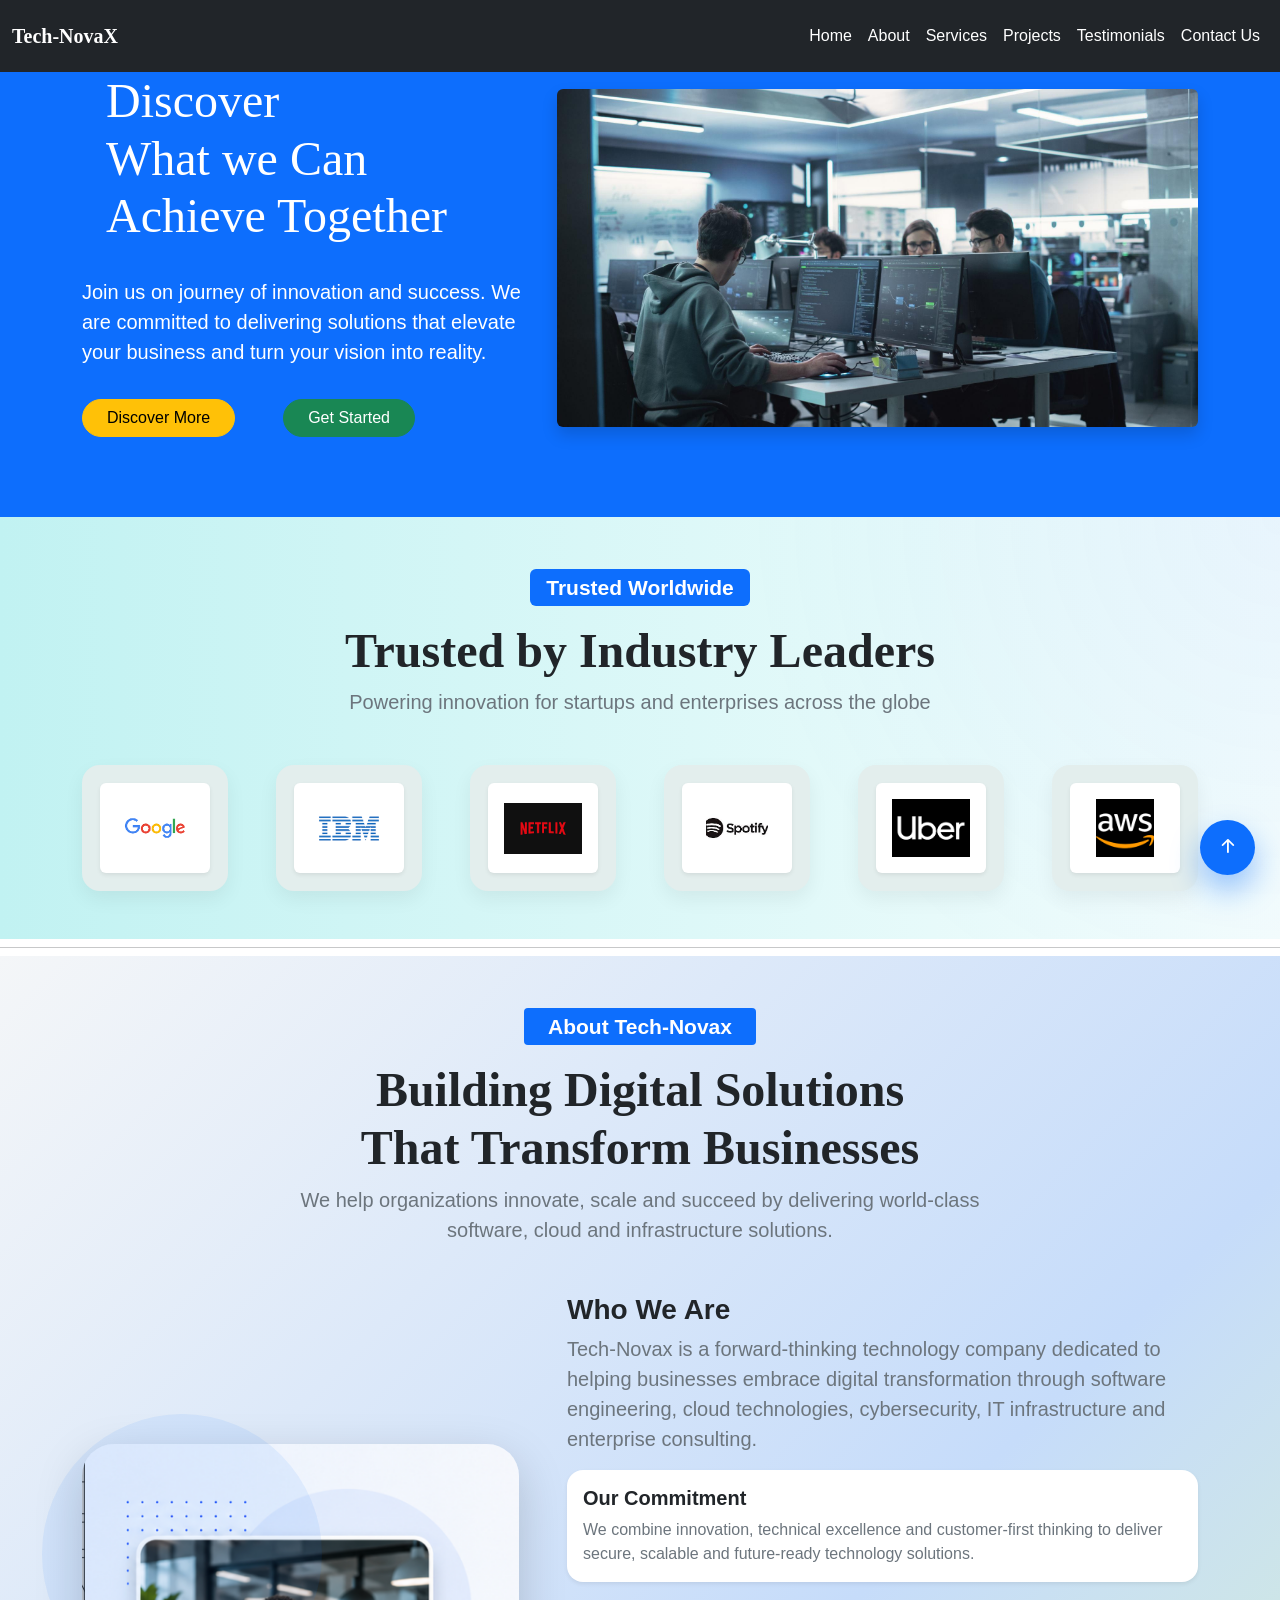
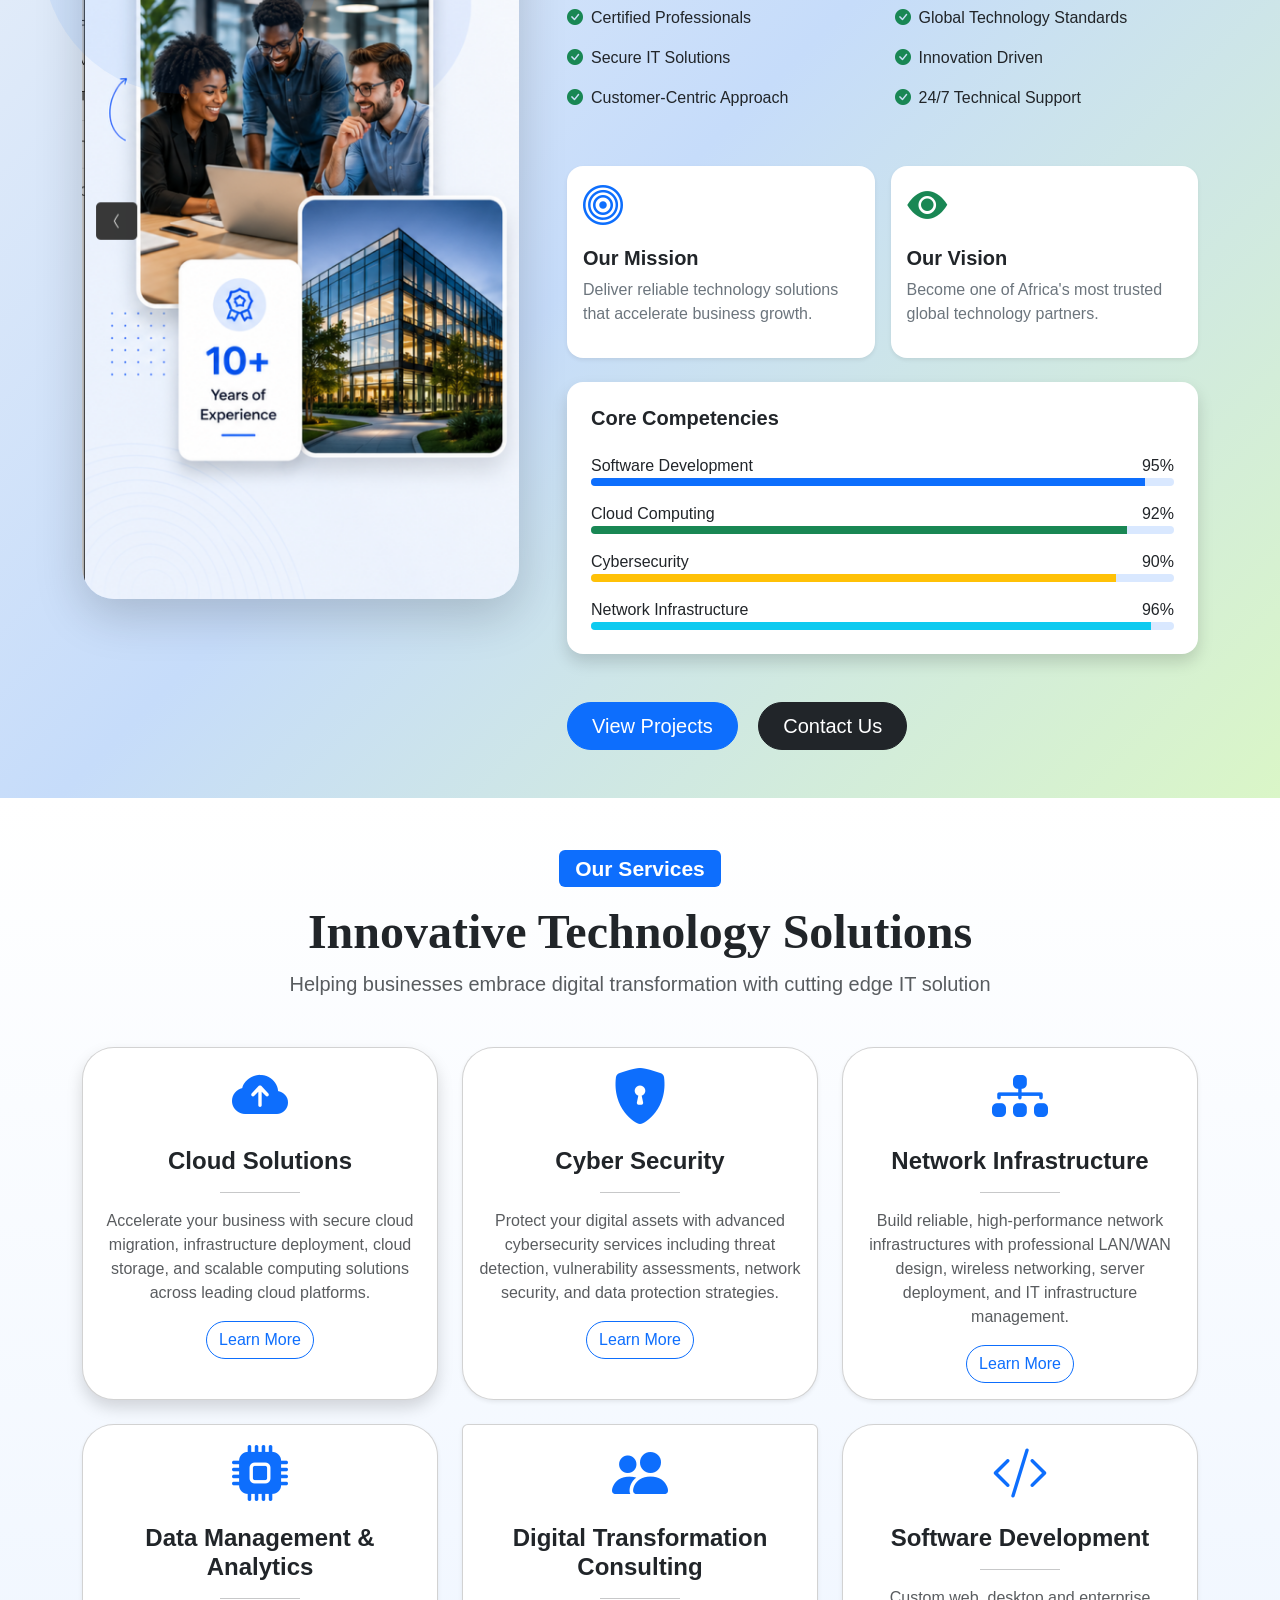
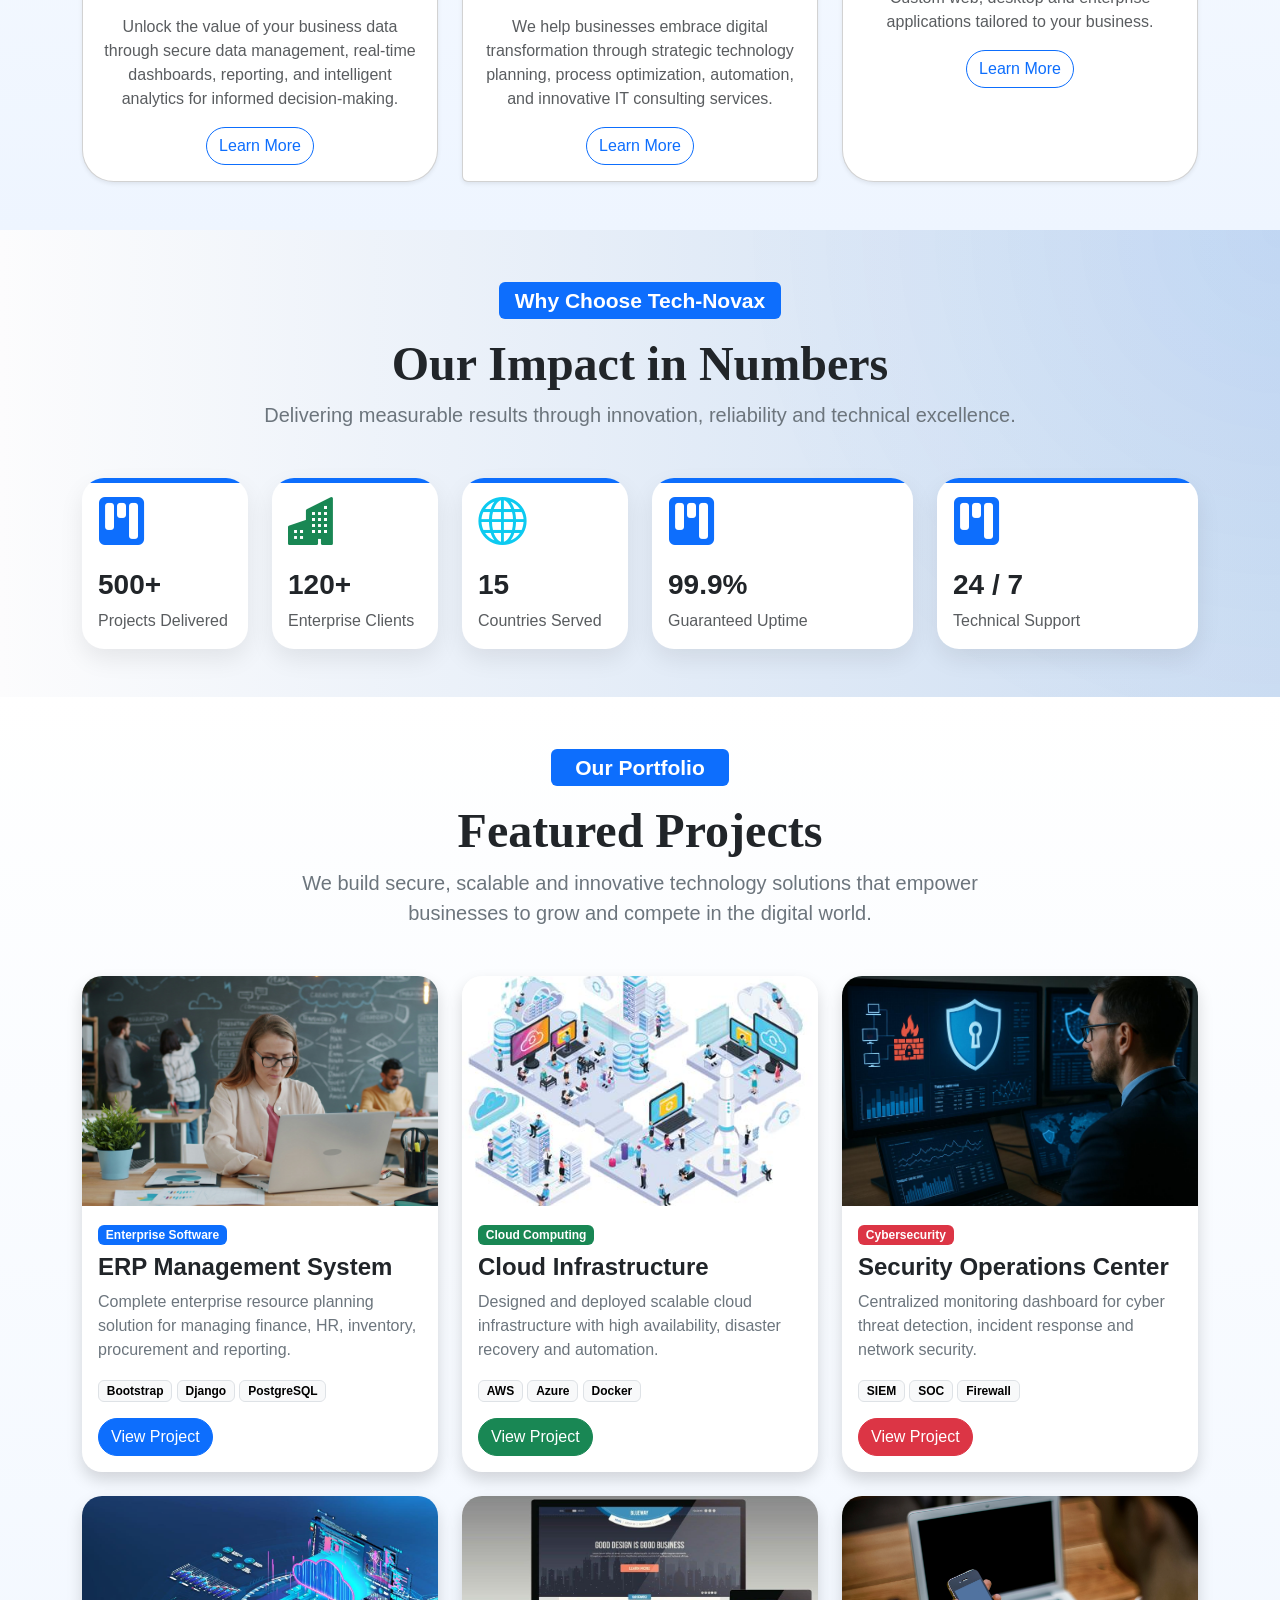
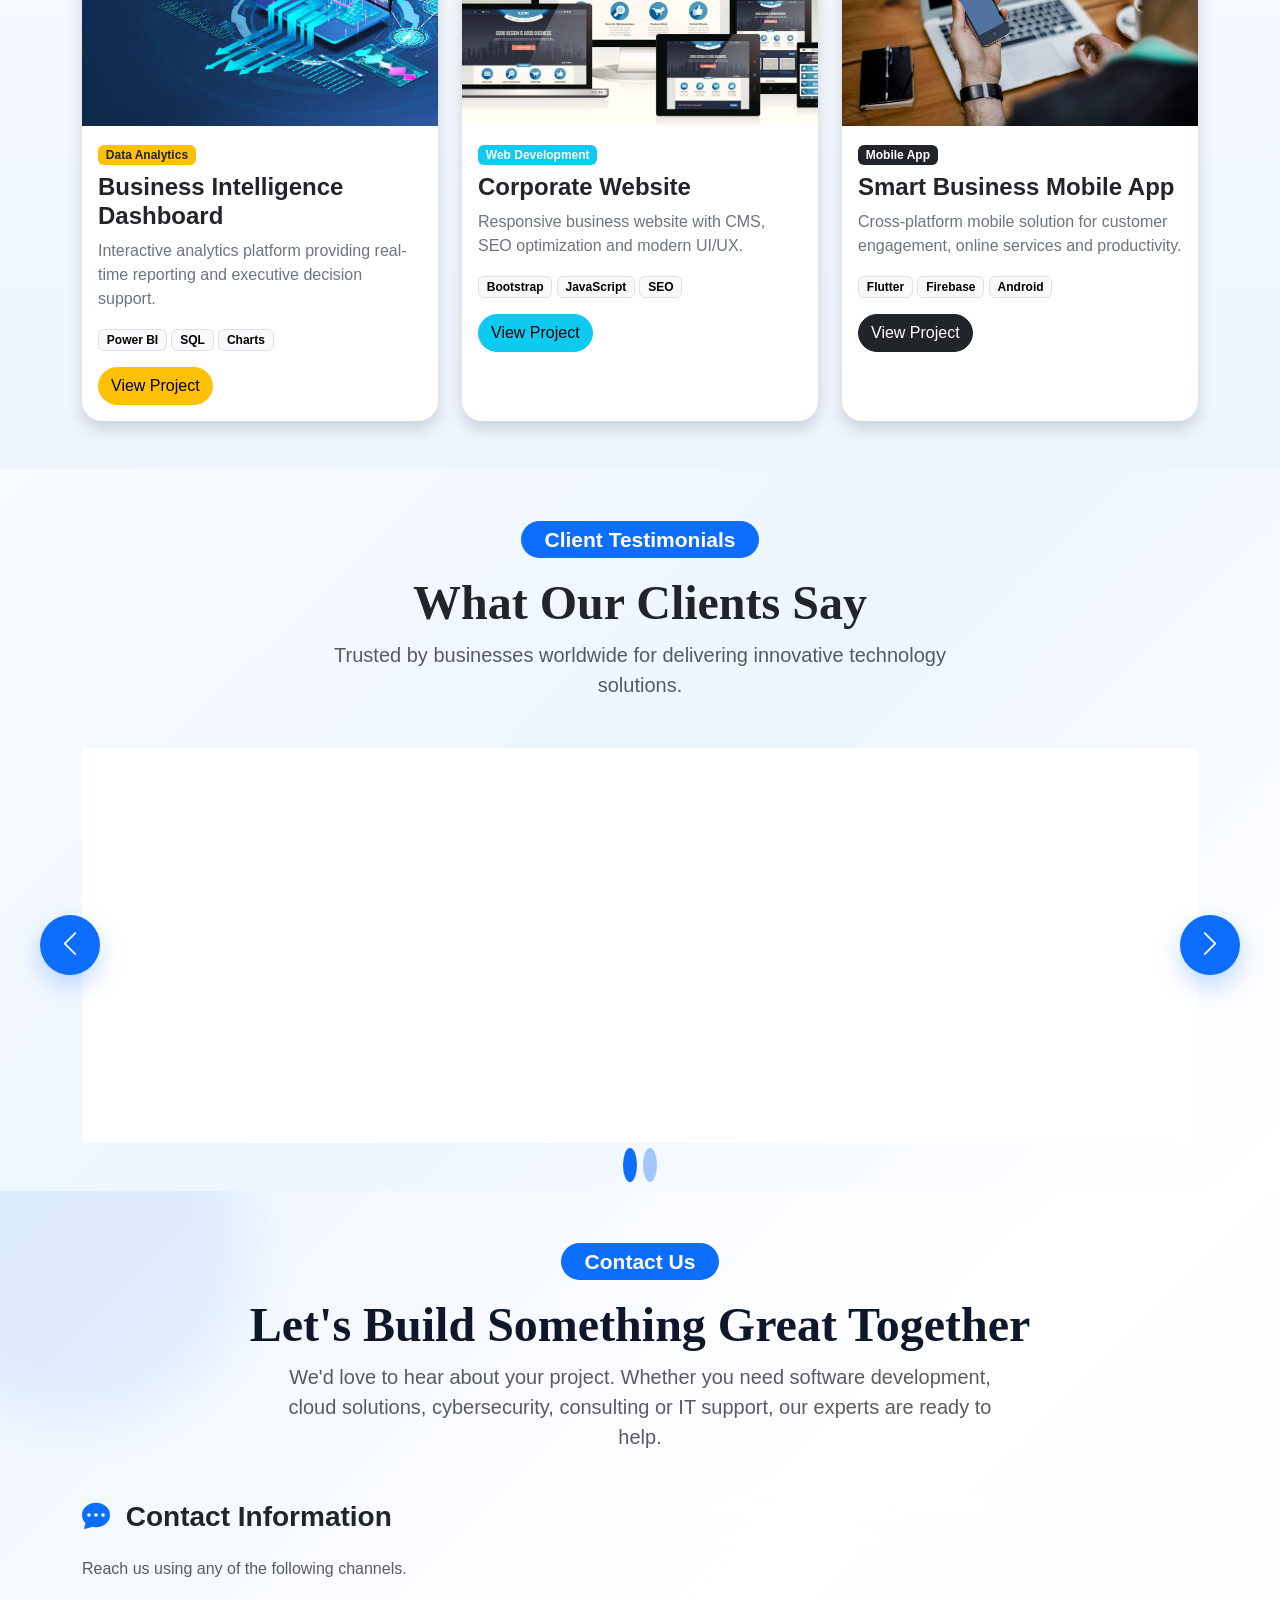
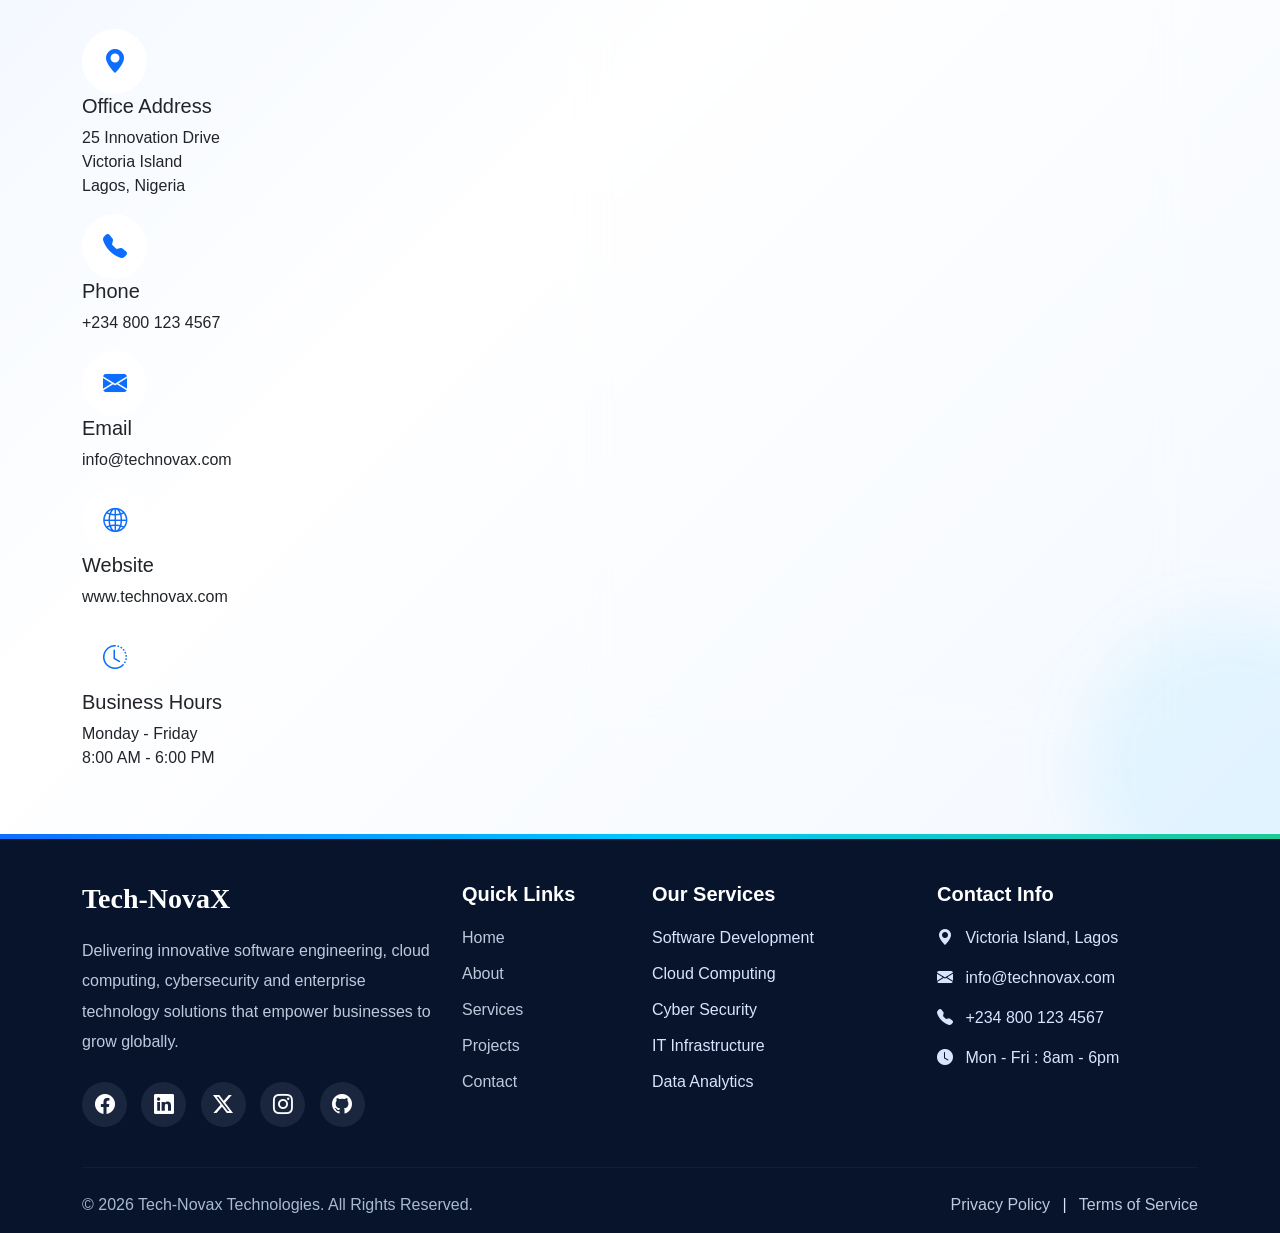
==== commit 1c10bf3e: "modified the Hero button by implementing them with anchor tags both pointing to about and contact se" ====
--- a/index.html
+++ b/index.html
@@ -96,11 +96,13 @@
             </p>
 
             <div class="d-flex gap-5 mb-3 py-3">
-              <button class="btn btn-warning rounded-pill">
+              <a href="#about" class="btn btn-warning rounded-pill px-4">
                 Discover More
-              </button>
-
-              <button class="btn btn-success rounded-pill">Get Started</button>
+              </a>
+
+              <a href="#contact" class="btn btn-success rounded-pill px-4">
+                Get Started
+              </a>
             </div>
           </div>
 
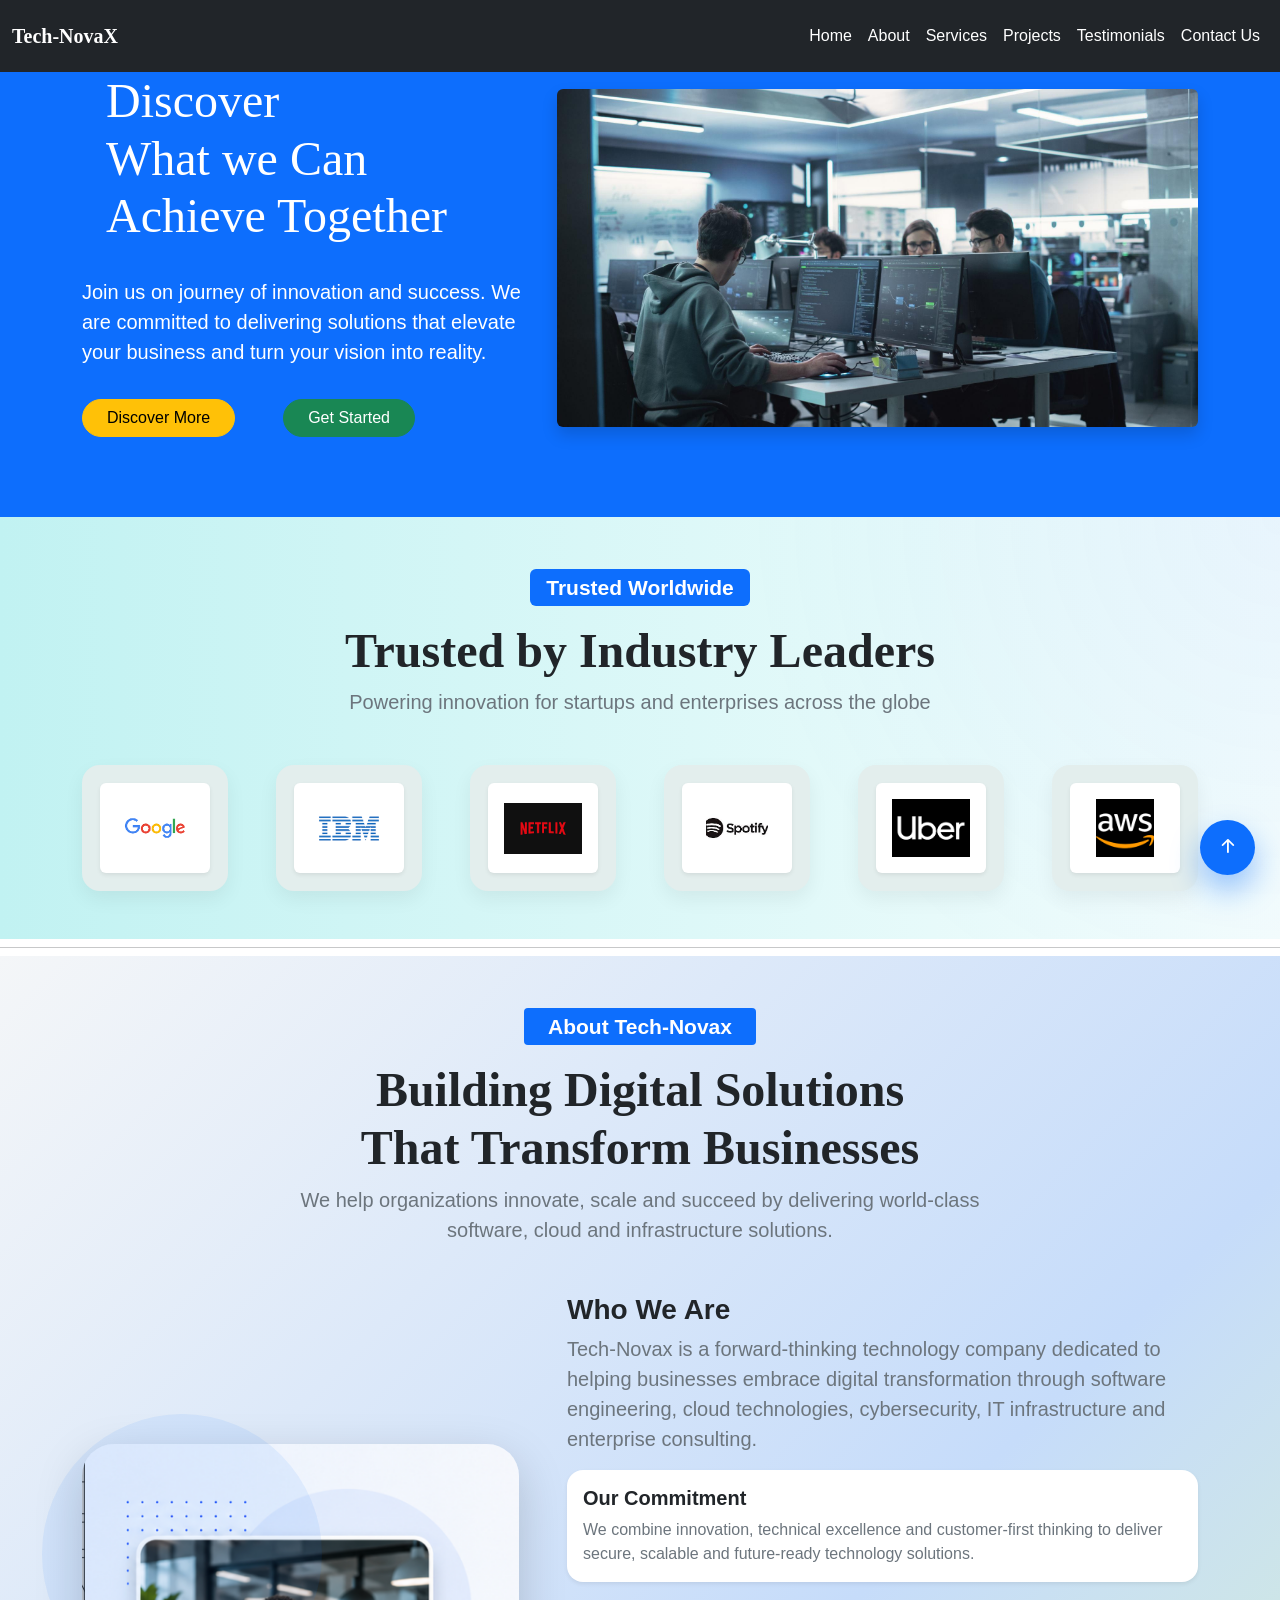
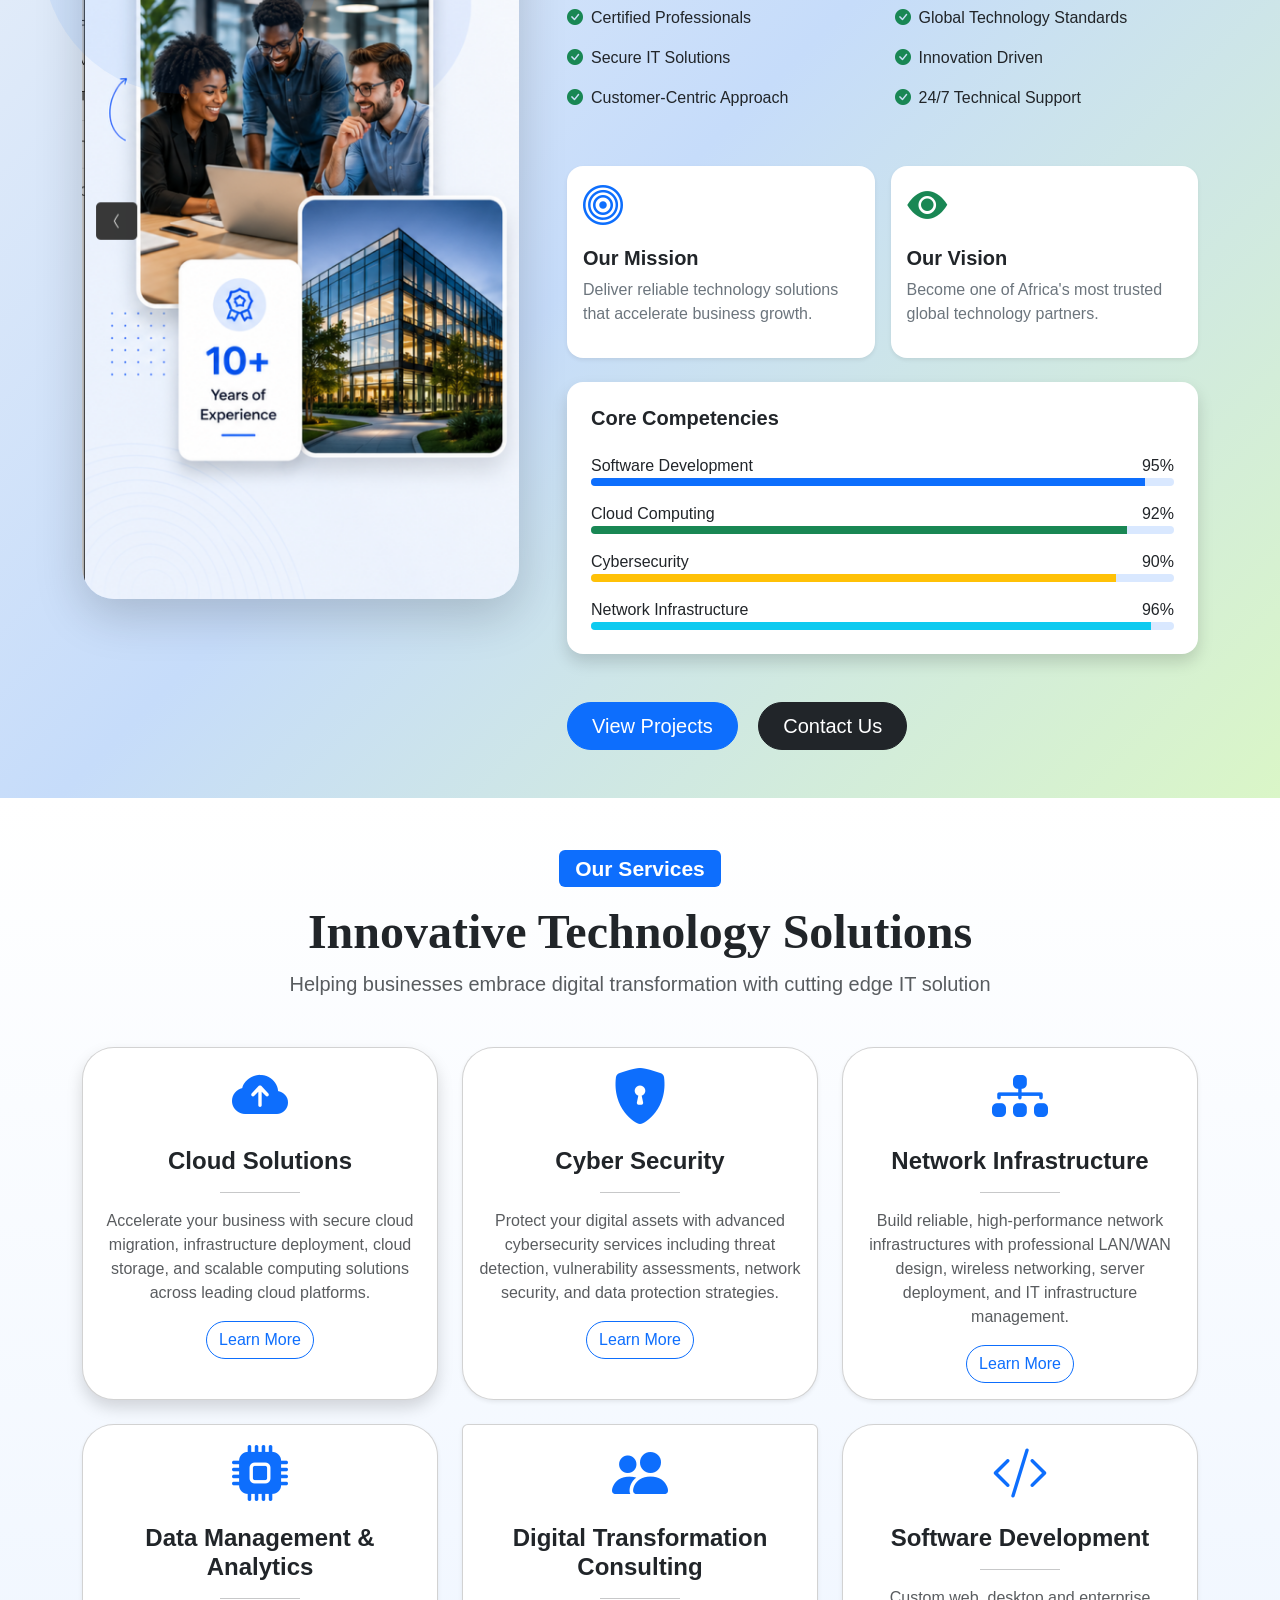
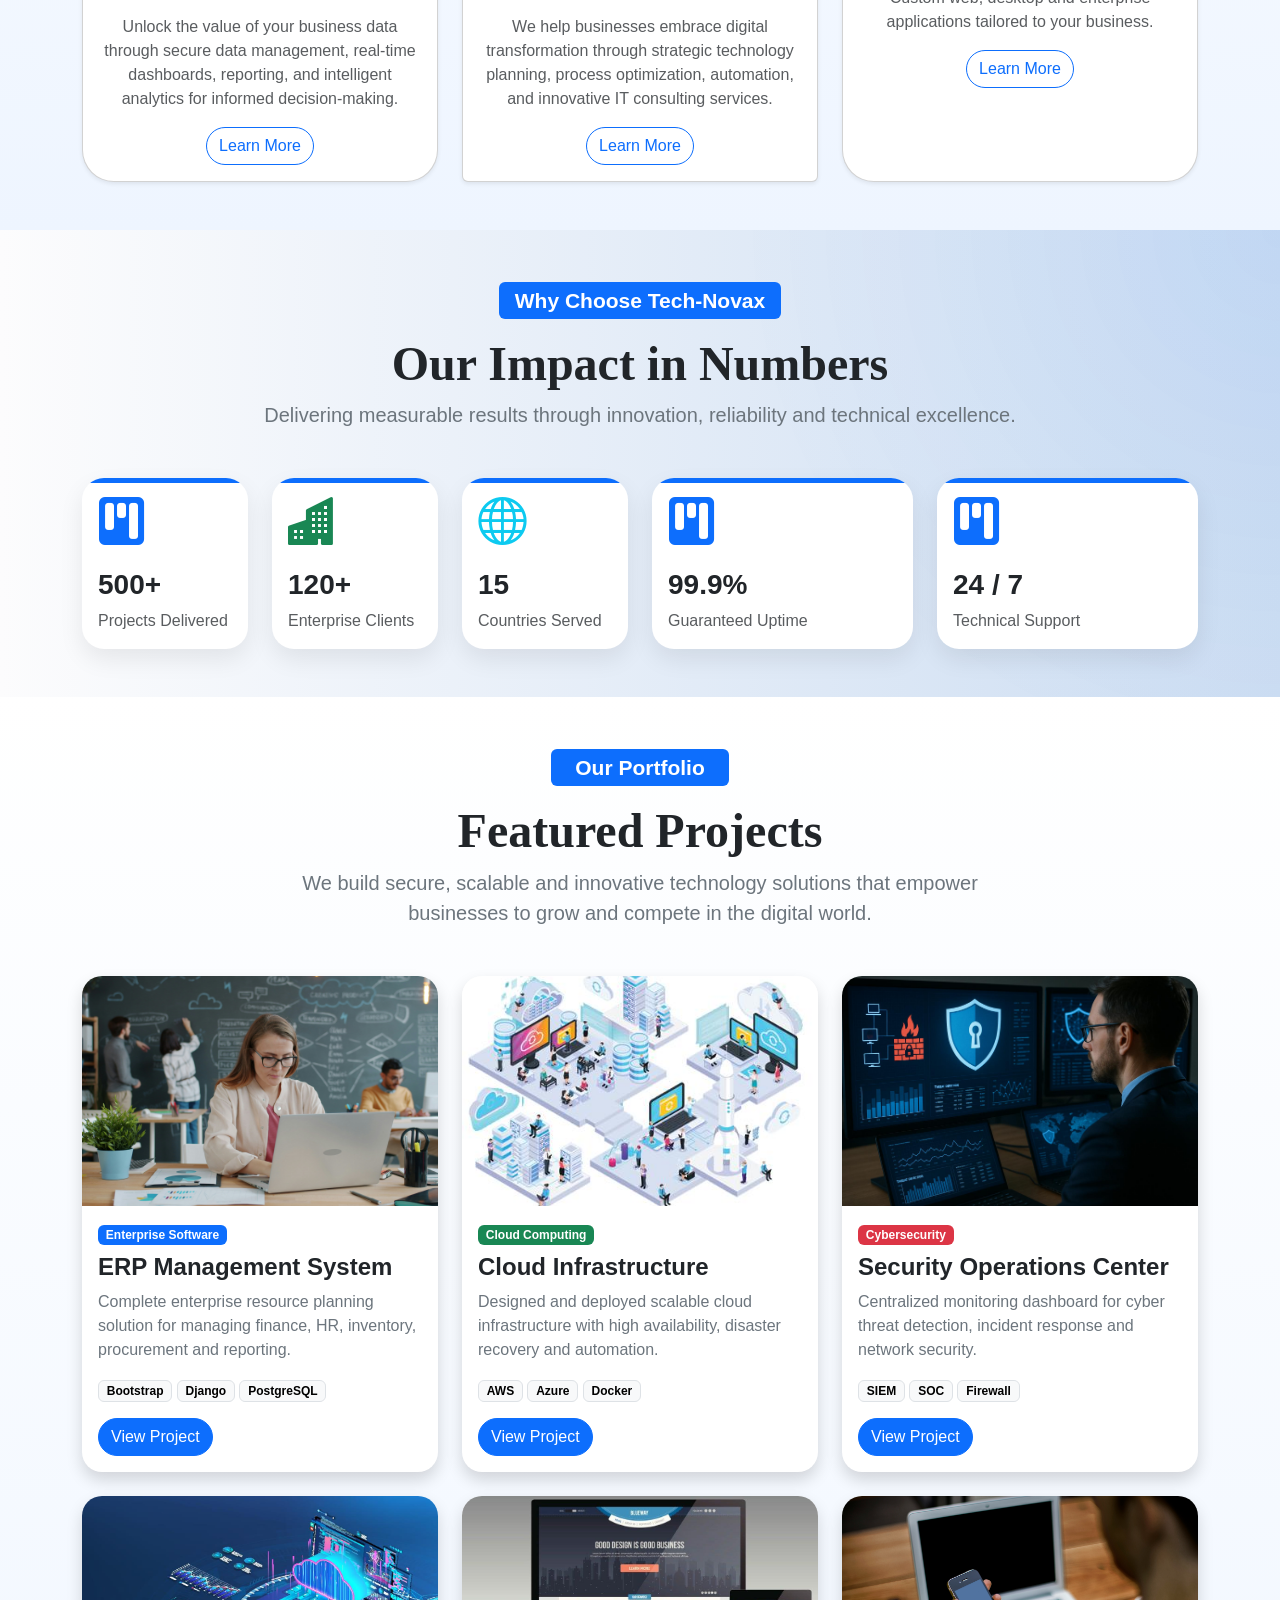
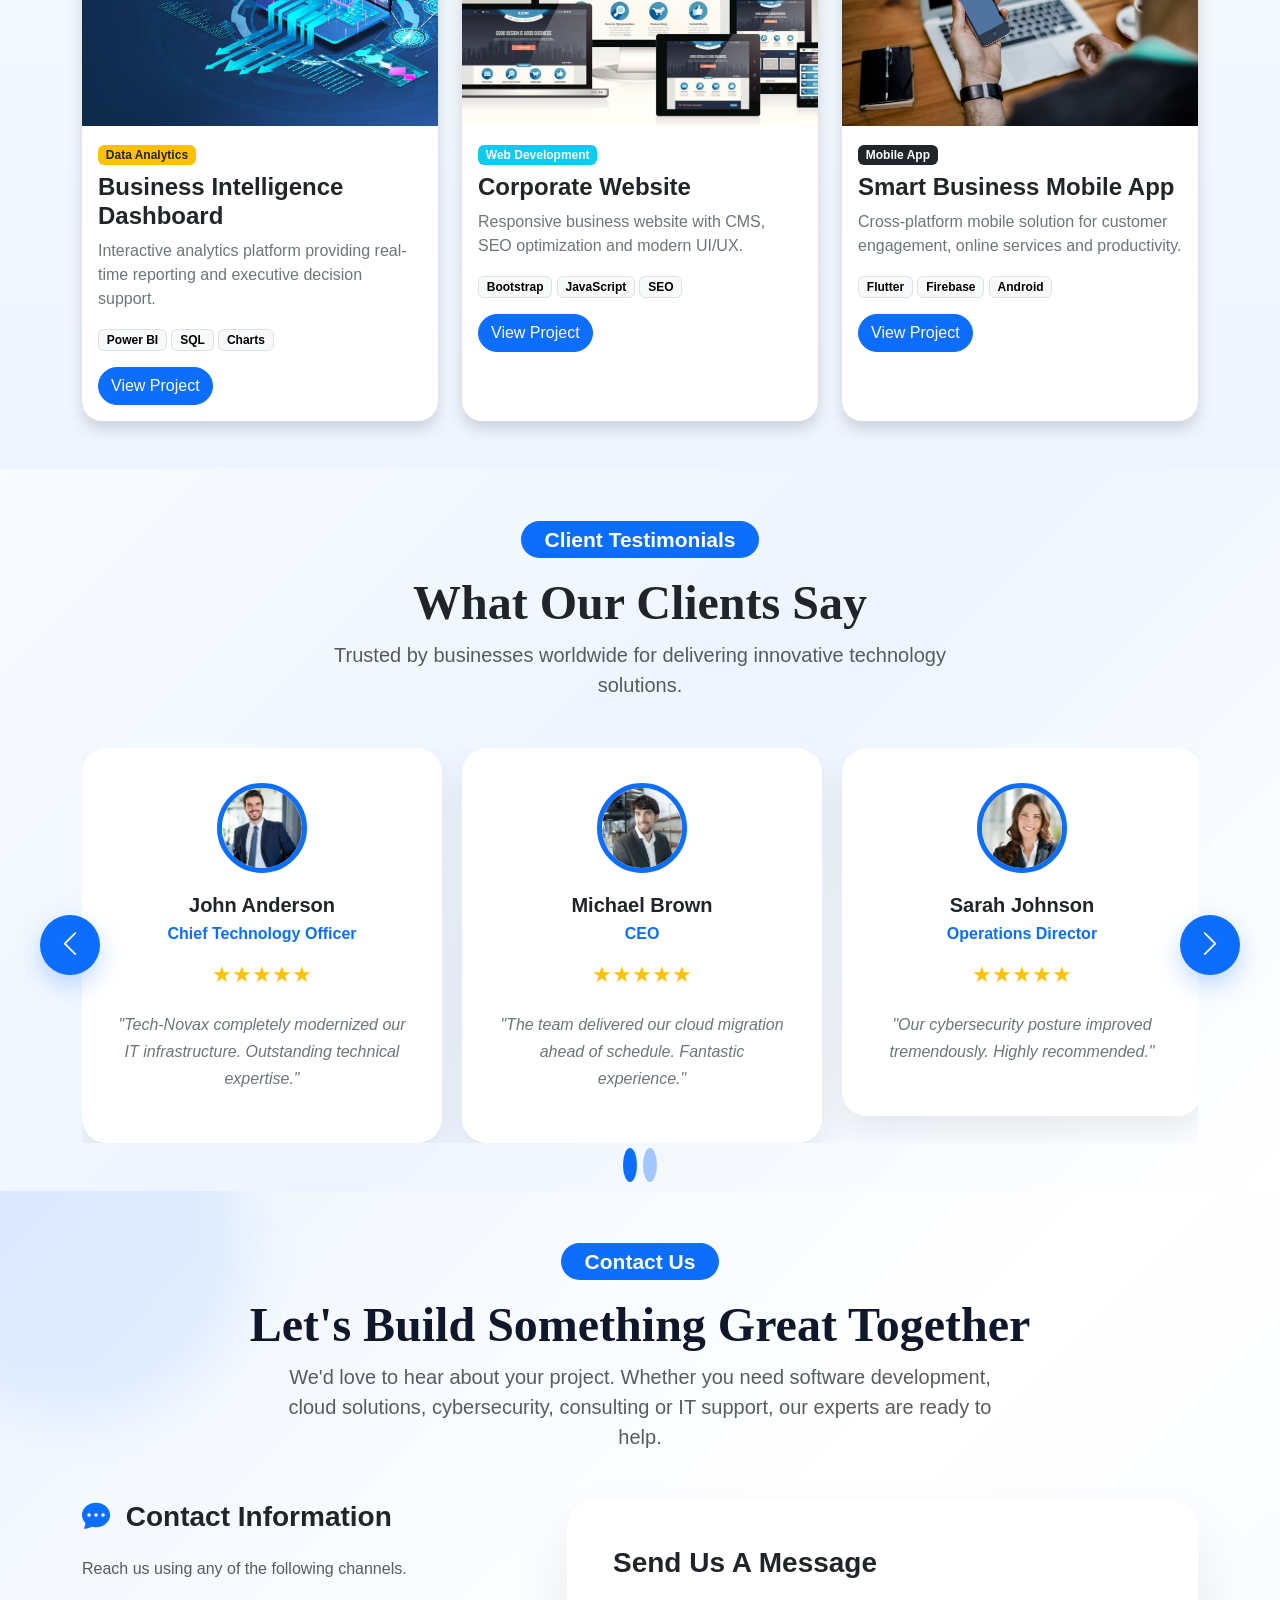
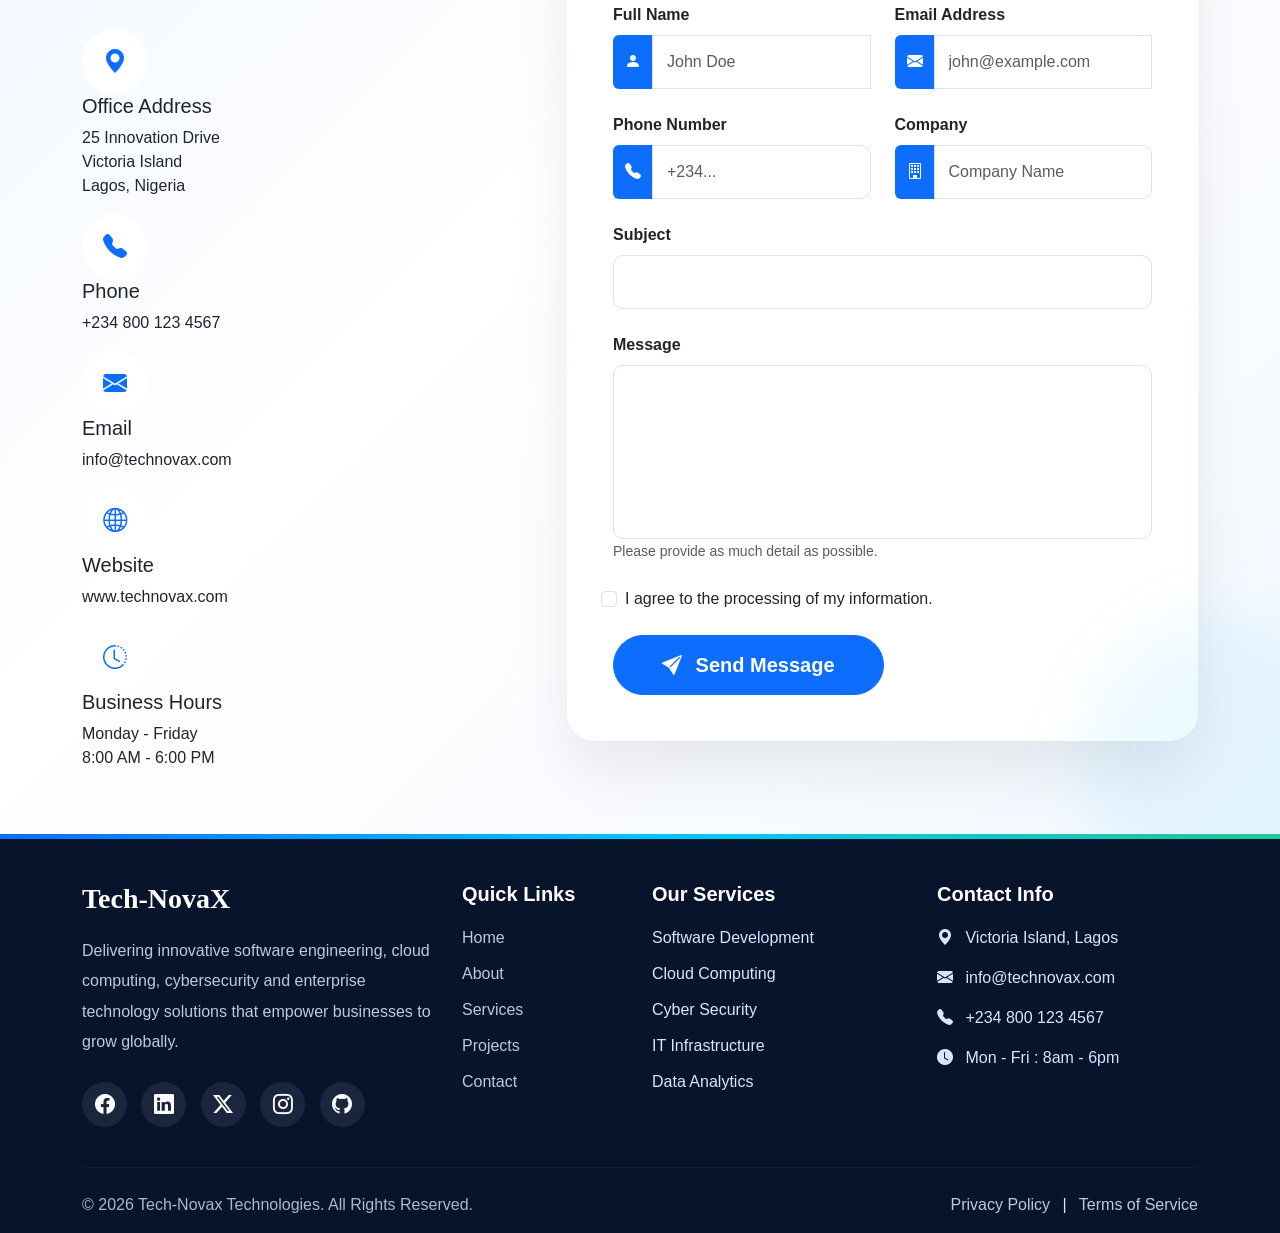
==== commit 504be8ff: "added coming-soon.html and also modified the services and project sections learn more and view proje" ====
--- a/index.html
+++ b/index.html
@@ -516,7 +516,10 @@
                   computing solutions across leading cloud platforms.
                 </p>
 
-                <a href="#" class="btn btn-outline-primary rounded-pill">
+                <a
+                  href="coming-soon.html"
+                  class="btn btn-outline-primary rounded-pill"
+                >
                   Learn More
                 </a>
               </div>
@@ -537,7 +540,10 @@
                   assessments, network security, and data protection strategies.
                 </p>
 
-                <a href="#" class="btn btn-outline-primary rounded-pill">
+                <a
+                  href="coming-soon.html"
+                  class="btn btn-outline-primary rounded-pill"
+                >
                   Learn More
                 </a>
               </div>
@@ -557,8 +563,10 @@
                   professional LAN/WAN design, wireless networking, server
                   deployment, and IT infrastructure management.
                 </p>
-
-                <a href="#" class="btn btn-outline-primary rounded-pill">
+                <a
+                  href="coming-soon.html"
+                  class="btn btn-outline-primary rounded-pill"
+                >
                   Learn More
                 </a>
               </div>
@@ -579,7 +587,10 @@
                   analytics for informed decision-making.
                 </p>
 
-                <a href="#" class="btn btn-outline-primary rounded-pill">
+                <a
+                  href="coming-soon.html"
+                  class="btn btn-outline-primary rounded-pill"
+                >
                   Learn More
                 </a>
               </div>
@@ -600,7 +611,10 @@
                   automation, and innovative IT consulting services.
                 </p>
 
-                <a href="#" class="btn btn-outline-primary rounded-pill">
+                <a
+                  href="coming-soon.html"
+                  class="btn btn-outline-primary rounded-pill"
+                >
                   Learn More
                 </a>
               </div>
@@ -620,7 +634,10 @@
                   your business.
                 </p>
 
-                <a href="#" class="btn btn-outline-primary rounded-pill">
+                <a
+                  href="coming-soon.html"
+                  class="btn btn-outline-primary rounded-pill"
+                >
                   Learn More
                 </a>
               </div>
@@ -770,7 +787,7 @@
                   <span class="badge text-bg-light border">PostgreSQL</span>
                 </div>
 
-                <a href="#" class="btn btn-primary rounded-pill">
+                <a href="coming-soon.html" class="btn btn-primary rounded-pill">
                   View Project
                 </a>
               </div>
@@ -809,7 +826,7 @@
                   <span class="badge text-bg-light border">Docker</span>
                 </div>
 
-                <a href="#" class="btn btn-success rounded-pill">
+                <a href="coming-soon.html" class="btn btn-primary rounded-pill">
                   View Project
                 </a>
               </div>
@@ -848,7 +865,7 @@
                   <span class="badge text-bg-light border">Firewall</span>
                 </div>
 
-                <a href="#" class="btn btn-danger rounded-pill">
+                <a href="coming-soon.html" class="btn btn-primary rounded-pill">
                   View Project
                 </a>
               </div>
@@ -889,7 +906,7 @@
                   <span class="badge text-bg-light border">Charts</span>
                 </div>
 
-                <a href="#" class="btn btn-warning rounded-pill">
+                <a href="coming-soon.html" class="btn btn-primary rounded-pill">
                   View Project
                 </a>
               </div>
@@ -928,7 +945,9 @@
                   <span class="badge text-bg-light border">SEO</span>
                 </div>
 
-                <a href="#" class="btn btn-info rounded-pill"> View Project </a>
+                <a href="coming-soon.html" class="btn btn-primary rounded-pill">
+                  View Project
+                </a>
               </div>
             </div>
           </div>
@@ -965,7 +984,9 @@
                   <span class="badge text-bg-light border">Android</span>
                 </div>
 
-                <a href="#" class="btn btn-dark rounded-pill"> View Project </a>
+                <a href="coming-soon.html" class="btn btn-primary rounded-pill">
+                  View Project
+                </a>
               </div>
             </div>
           </div>
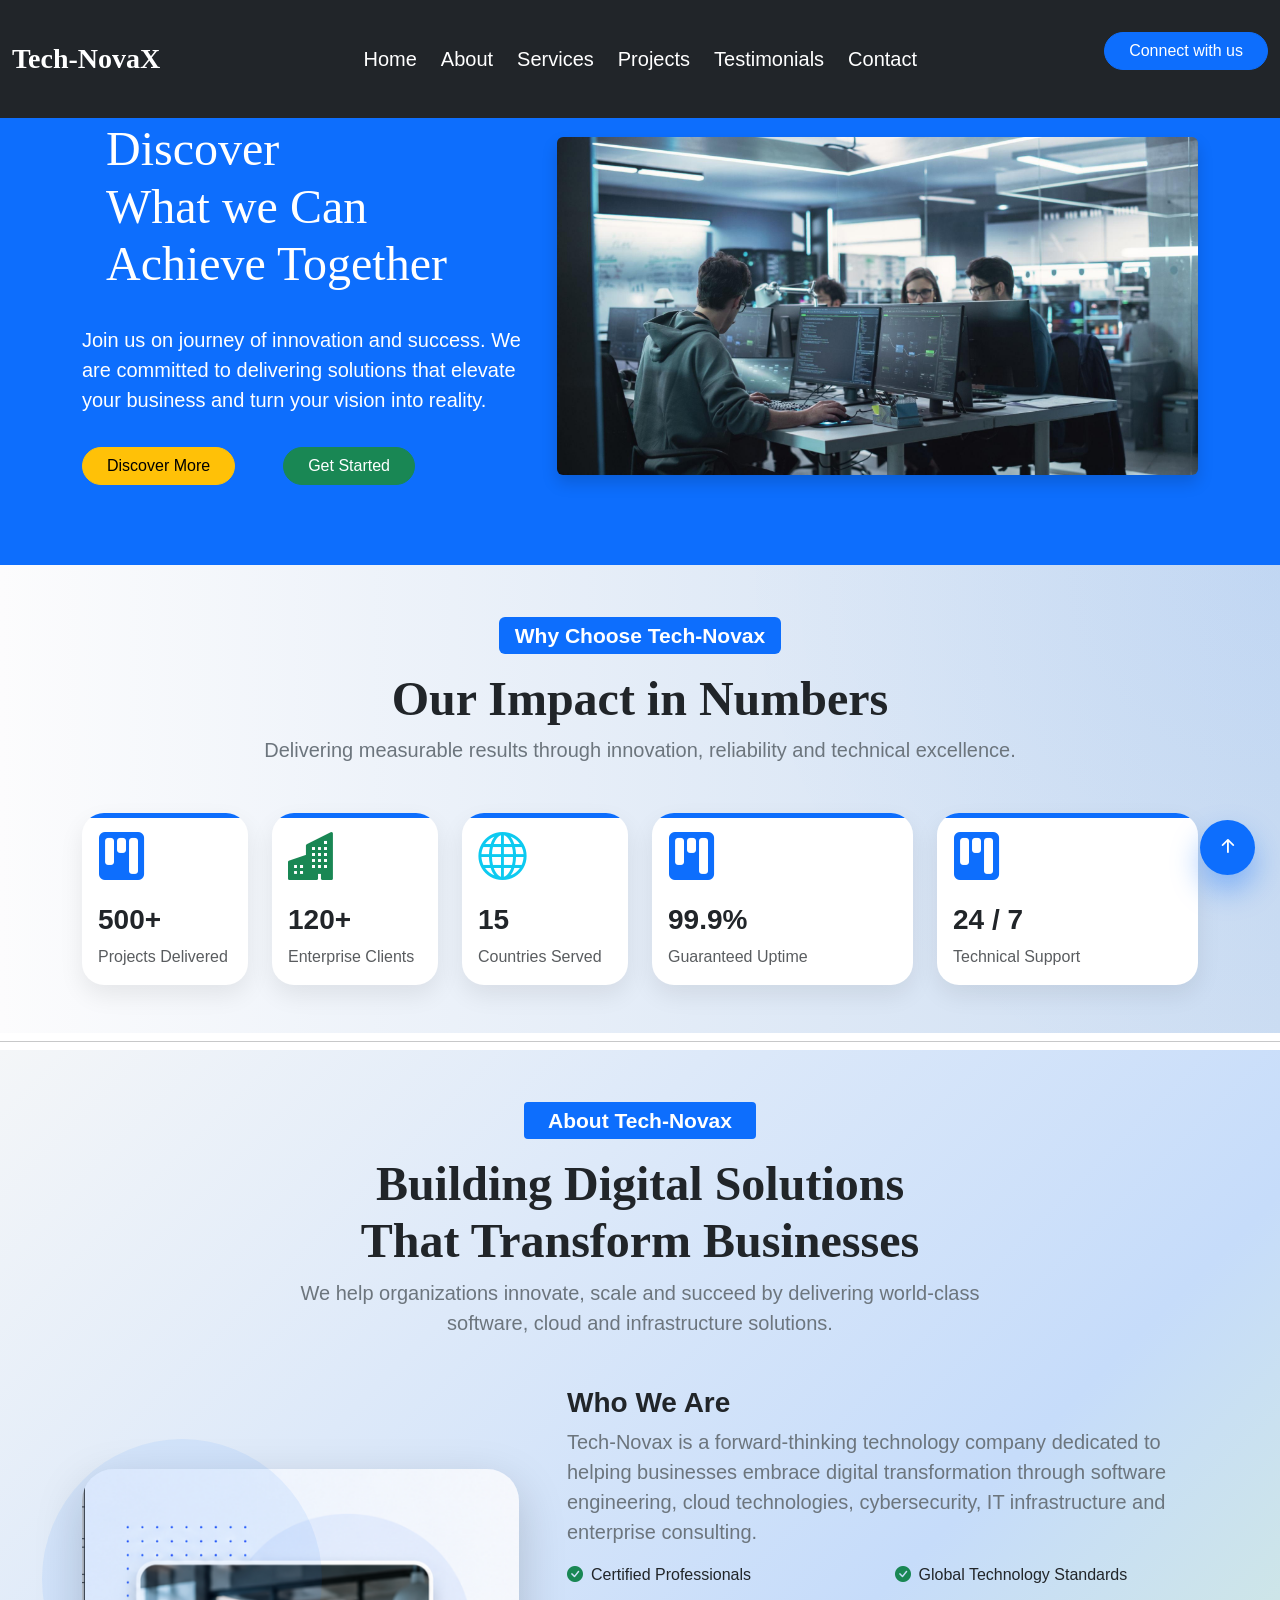
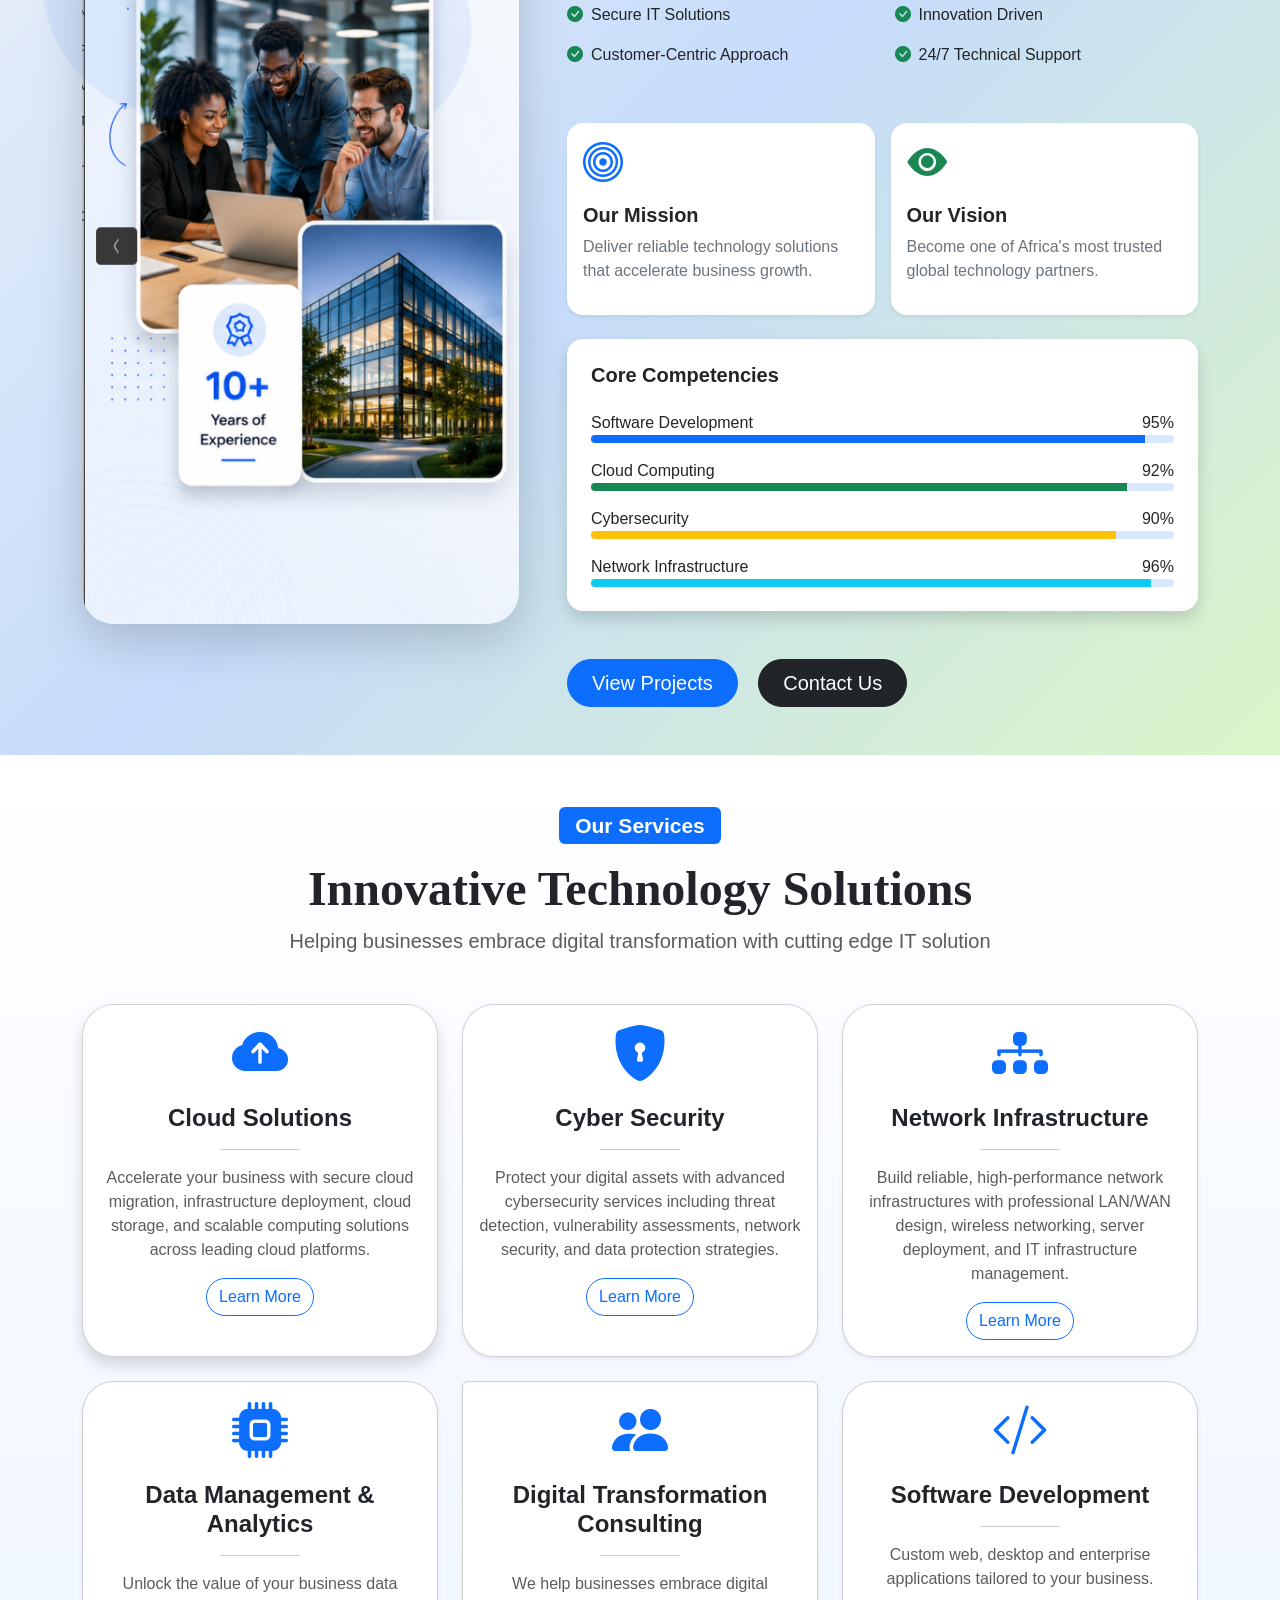
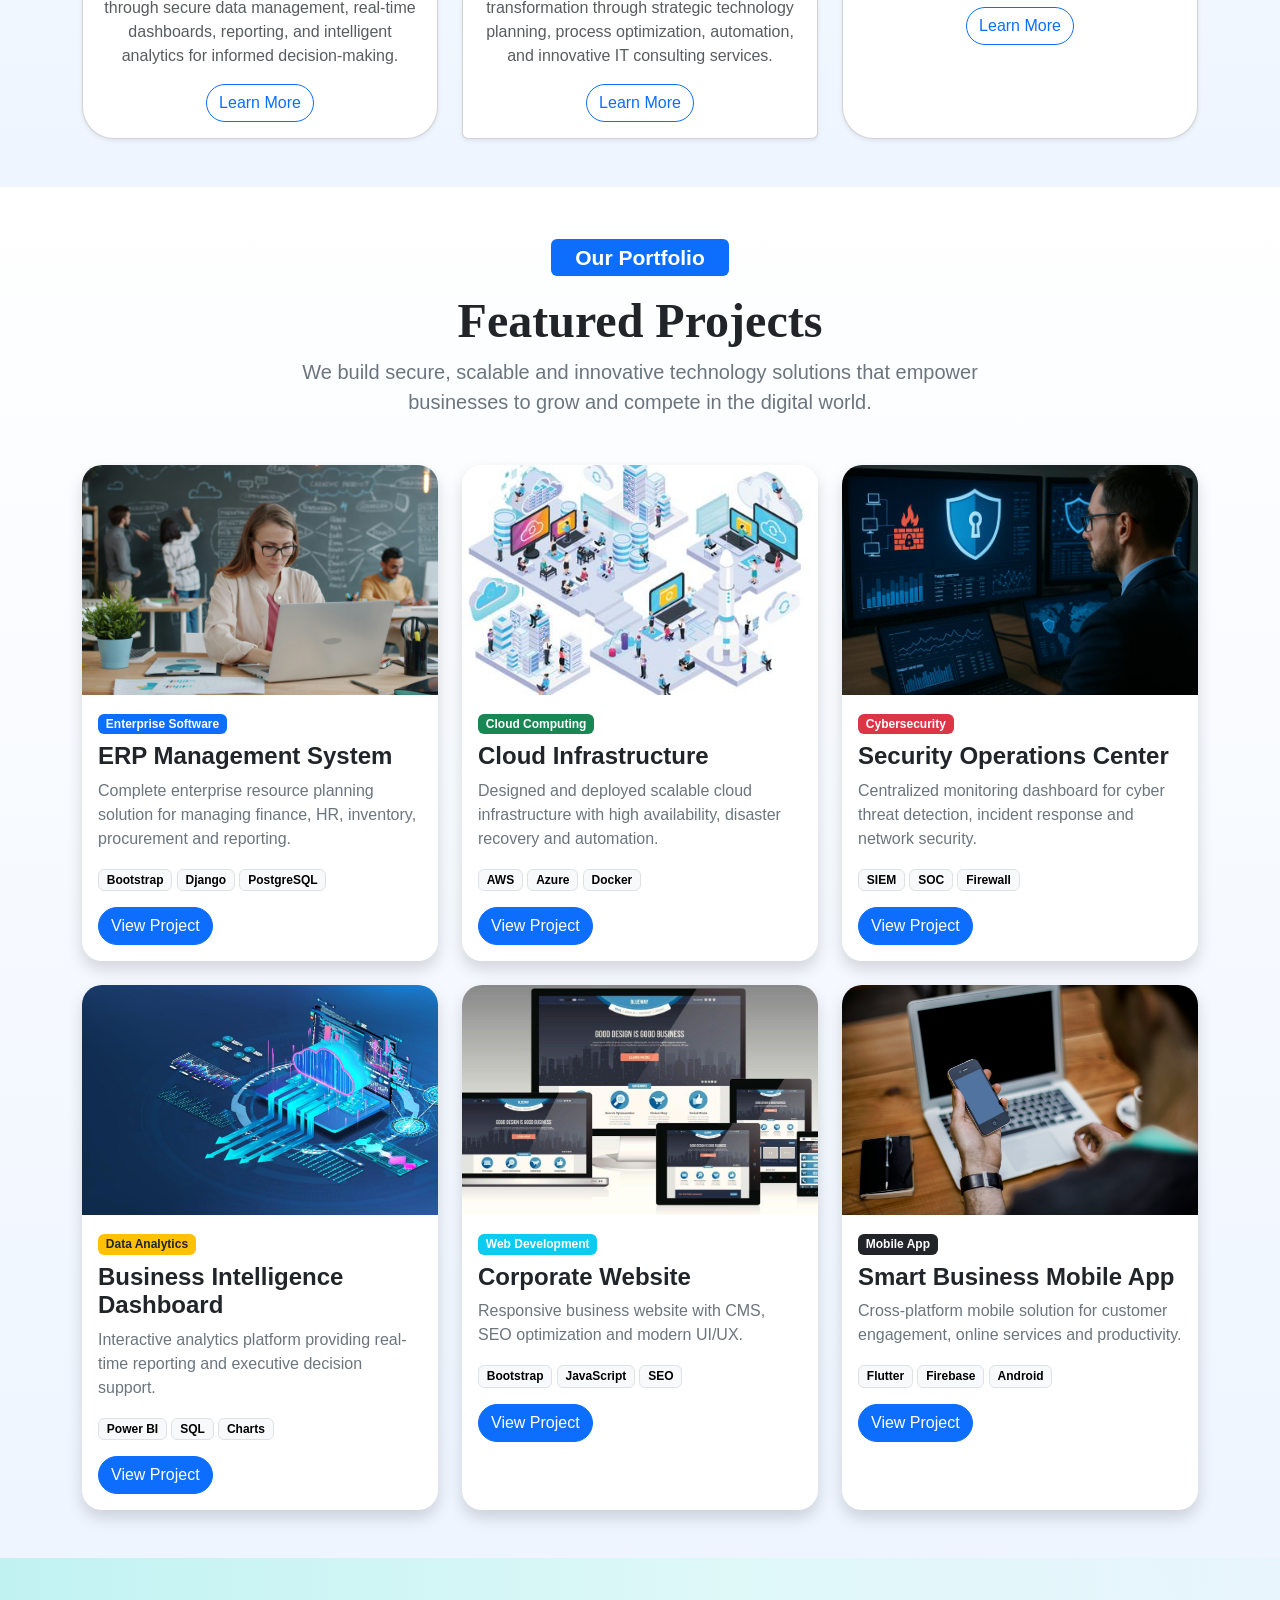
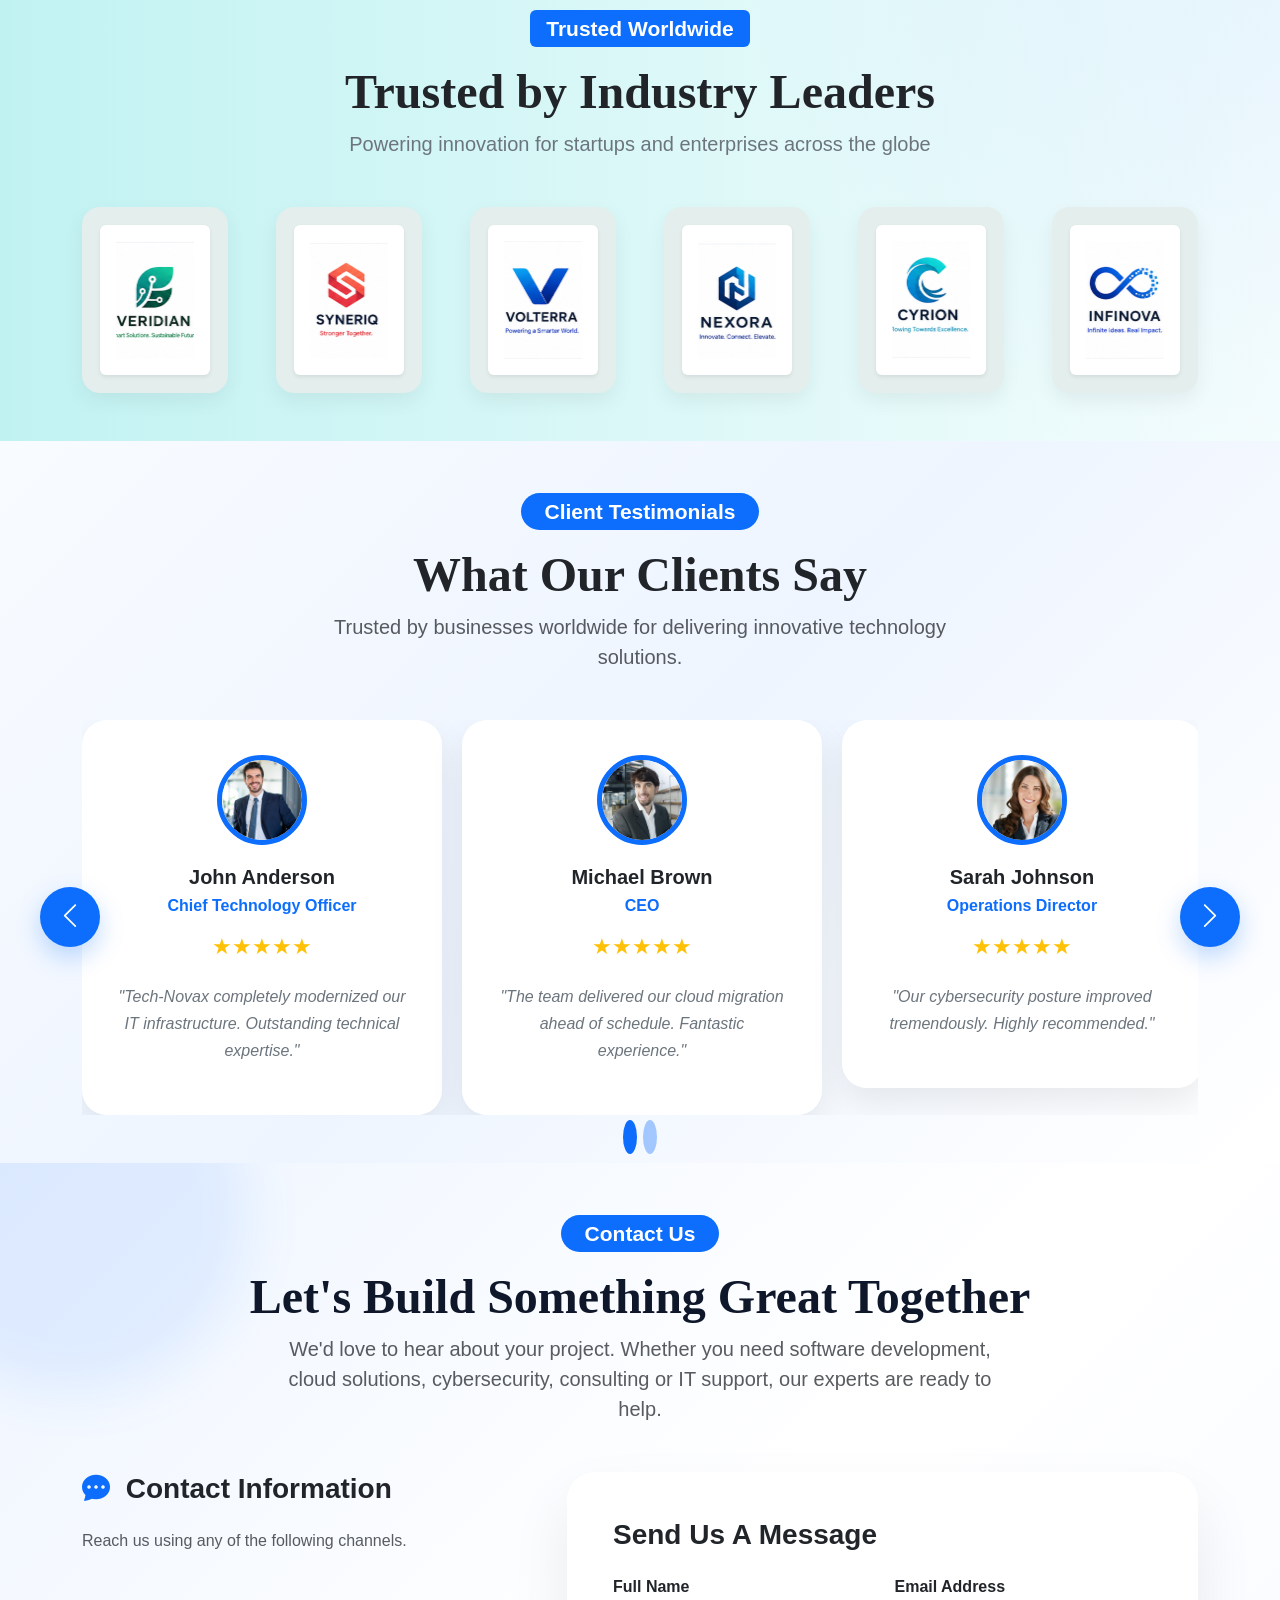
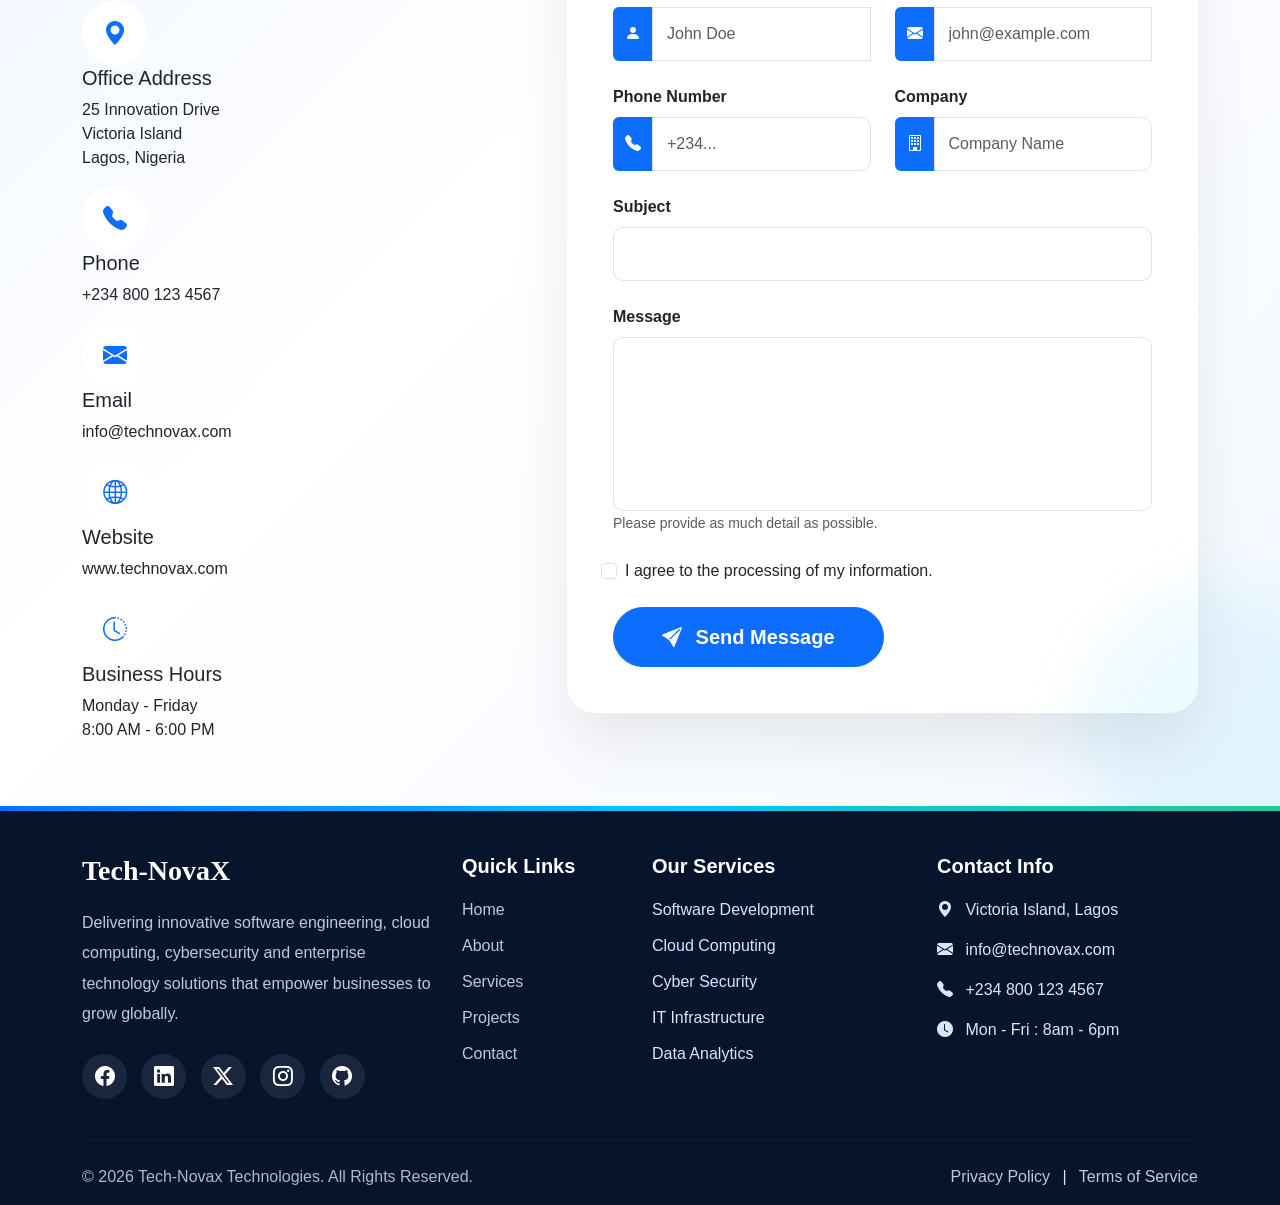
==== commit 22182c82: "rename files" ====
--- a/index.html
+++ b/index.html
@@ -35,7 +35,7 @@
     <!-- ================= NAVBAR ==============-->
     <nav class="navbar navbar-expand-lg navbar-dark bg-dark py-3 fixed-top">
       <div class="container-fluid">
-        <a class="navbar-brand fw-bold" href="#">Tech-NovaX</a>
+        <a class="navbar-brand fs-3 fw-bold" href="#">Tech-NovaX</a>
 
         <button
           class="navbar-toggler"
@@ -47,31 +47,39 @@
         </button>
 
         <div class="collapse navbar-collapse" id="navmenu">
-          <ul class="navbar-nav ms-auto">
+          <ul class="navbar-nav mx-auto gap-2">
             <li class="nav-item">
-              <a href="#" class="nav-link active">Home</a>
+              <a href="#" class="nav-link active fs-5">Home</a>
             </li>
 
             <li class="nav-item">
-              <a href="#about" class="nav-link active">About</a>
+              <a href="#about" class="nav-link active fs-5">About</a>
             </li>
 
             <li class="nav-item">
-              <a href="#services" class="nav-link active">Services</a>
+              <a href="#services" class="nav-link active fs-5">Services</a>
             </li>
 
             <li class="nav-item">
-              <a href="#projects" class="nav-link active">Projects</a>
+              <a href="#projects" class="nav-link active fs-5">Projects</a>
             </li>
 
             <li class="nav-item">
-              <a href="#testimonials" class="nav-link active">Testimonials</a>
+              <a href="#testimonials" class="nav-link active fs-5"
+                >Testimonials</a
+              >
             </li>
 
             <li class="nav-item">
-              <a href="#contact" class="nav-link active">Contact Us</a>
+              <a href="#contact" class="nav-link active fs-5">Contact</a>
             </li>
           </ul>
+
+          <div class="d-flex gap-5 mb-3 py-3">
+            <a href="#contact" class="btn btn-primary rounded-pill px-4 ">
+              Connect with us
+            </a>
+          </div>
         </div>
       </div>
     </nav>
@@ -80,7 +88,7 @@
 
     <!-- ================= HEADER / HERO SECTION ===     -->
 
-    <header class="bg-primary d-flex align-items-center text-white py-5">
+    <header class="bg-primary d-flex align-items-center text-white py-5 mt-5">
       <div class="container">
         <div class="row align-items-center">
           <div class="col-md-5">
@@ -119,130 +127,94 @@
 
     <!-- ================= END HEADER / HERO ================= -->
 
-    <!-- ================= CLIENTS SECTION ===     -->
-
-    <section id="clients" class="clients-section py-5">
+    <!-- ================= STATISTICS SECTION ===     -->
+
+    <section id="statistics" class="stats-section py-5">
       <div class="container">
         <div class="text-center mb-5 fs-3">
           <span class="badge bg-primary px-3 py-2 mb-3">
-            Trusted Worldwide
+            Why Choose Tech-Novax
           </span>
 
-          <h2 class="display-5 fw-bold">Trusted by Industry Leaders</h2>
+          <h2 class="fw-bold display-5">Our Impact in Numbers</h2>
 
           <p class="lead text-secondary">
-            Powering innovation for startups and enterprises across the globe
+            Delivering measurable results through innovation, reliability and
+            technical excellence.
           </p>
         </div>
 
-        <div
-          class="row justify-content-center align-items-center text-center g-5"
-        >
-          <div class="col-6 col-md-4 col-lg-2">
-            <div class="client-card">
-              <a
-                href="https://www.google.com"
-                target="_blank"
-                rel="noopener noreferrer"
-              >
-                <img
-                  src="images/clients/Google/Google.png"
-                  class="img-fluid p-3 bg-white shadow-sm rounded"
-                  style="height: 90px; width: 150px; object-fit: contain"
-                  alt="Client 1 Google"
-                />
-              </a>
-            </div>
-          </div>
-
-          <div class="col-6 col-md-4 col-lg-2">
-            <div class="client-card">
-              <a
-                href="https://www.ibm.com"
-                target="_blank"
-                rel="noopener noreferrer"
-              >
-                <img
-                  src="images/clients/ibm/ibm.png"
-                  class="img-fluid p-3 bg-white shadow-sm rounded"
-                  style="height: 90px; width: 150px; object-fit: contain"
-                  alt="Client 2 IBM"
-                />
-              </a>
-            </div>
-          </div>
-
-          <div class="col-6 col-md-4 col-lg-2">
-            <div class="client-card">
-              <a
-                href="https://www.netflix.com"
-                target="_blank"
-                rel="noopener noreferrer"
-              >
-                <img
-                  src="images/clients/netflix/netflix.png"
-                  class="img-fluid p-3 bg-white shadow-sm rounded"
-                  style="height: 90px; width: 150px; object-fit: contain"
-                  alt="Client 3 NETFLIX"
-                />
-              </a>
-            </div>
-          </div>
-
-          <div class="col-6 col-md-4 col-lg-2">
-            <div class="client-card">
-              <a
-                href="https://www.spotify.com"
-                target="_blank"
-                rel="noopener noreferrer"
-              >
-                <img
-                  src="images/clients/spotify/SPOTIFY.jpg"
-                  class="img-fluid p-3 bg-white shadow-sm rounded"
-                  style="height: 90px; width: 150px; object-fit: contain"
-                  alt="Client 4 SPOTIFY"
-                />
-              </a>
-            </div>
-          </div>
-
-          <div class="col-6 col-md-4 col-lg-2">
-            <div class="client-card">
-              <a
-                href="https://www.uber.com"
-                target="_blank"
-                rel="noopener noreferrer"
-              >
-                <img
-                  src="images/clients/uber/uber.png"
-                  class="img-fluid p-3 bg-white shadow-sm rounded"
-                  style="height: 90px; width: 150px; object-fit: contain"
-                  alt="Client 5 UBER"
-                />
-              </a>
-            </div>
-          </div>
-
-          <div class="col-6 col-md-4 col-lg-2">
-            <div class="client-card">
-              <a
-                href="https://aws.amazon.com"
-                target="_blank"
-                rel="noopener noreferrer"
-              >
-                <img
-                  src="images/clients/aws/download.png"
-                  class="img-fluid p-3 bg-white shadow-sm rounded"
-                  style="height: 90px; width: 150px; object-fit: contain"
-                  alt="Client 6 AWS"
-                />
-              </a>
+        <div class="row g-4">
+          <div class="col-sm-6 col-lg-2">
+            <div class="card stat-card border-0 h-100">
+              <div class="card-body">
+                <i class="bi bi-kanban-fill display-5 text-primary"></i>
+
+                <h3 class="fw-bold mt-3">500+</h3>
+
+                <p class="text-muted mb-0">Projects Delivered</p>
+              </div>
+            </div>
+          </div>
+
+          <div class="col-sm-6 col-lg-2">
+            <div class="card stat-card border-0 h-100">
+              <div class="card-body">
+                <i class="bi bi-buildings-fill display-5 text-success"></i>
+
+                <h3 class="fw-bold mt-3">120+</h3>
+
+                <p class="text-muted mb-0">Enterprise Clients</p>
+              </div>
+            </div>
+          </div>
+
+          <div class="col-sm-6 col-lg-2">
+            <div class="card stat-card border-0 h-100">
+              <div class="card-body">
+                <i class="bi bi-globe display-5 text-info"></i>
+
+                <h3 class="fw-bold mt-3">15</h3>
+
+                <p class="text-muted mb-0">Countries Served</p>
+              </div>
+            </div>
+          </div>
+
+          <div class="col-sm-6 col-lg-3">
+            <div class="card stat-card border-0 h-100">
+              <div class="card-body">
+                <i
+                  class="bi bi-kanban-fill stat-icon display-5 text-primary"
+                ></i>
+
+                <h3 class="fw-bold mt-3">99.9%</h3>
+
+                <p class="text-muted mb-0">Guaranteed Uptime</p>
+              </div>
+            </div>
+          </div>
+
+          <div class="col-sm-12 col-lg-3">
+            <div class="card stat-card border-0 h-100">
+              <div class="card-body">
+                <i
+                  class="bi bi-kanban-fill stat-icon display-5 text-primary"
+                ></i>
+
+                <h3 class="fw-bold mt-3">24 / 7</h3>
+
+                <p class="text-muted mb-0">Technical Support</p>
+              </div>
             </div>
           </div>
         </div>
       </div>
     </section>
-    <!-- ================= END CLIENTS ================= -->
+
+    <!-- ================= END STATISTICS ================= -->
+
+
 
     <hr class="my-2" />
 
@@ -313,7 +285,7 @@
             </p>
 
             <!-- Highlight Card -->
-
+<!--
             <div class="card border-0 shadow-sm rounded-4 mb-4">
               <div class="card-body">
                 <h5 class="fw-bold">Our Commitment</h5>
@@ -325,6 +297,7 @@
                 </p>
               </div>
             </div>
+          -->
 
             <!-- Features -->
 
@@ -648,93 +621,7 @@
     </section>
     <!-- ================= END SERVICES ================= -->
 
-    <!-- ================= STATISTICS SECTION ===     -->
-
-    <section id="statistics" class="stats-section py-5">
-      <div class="container">
-        <div class="text-center mb-5 fs-3">
-          <span class="badge bg-primary px-3 py-2 mb-3">
-            Why Choose Tech-Novax
-          </span>
-
-          <h2 class="fw-bold display-5">Our Impact in Numbers</h2>
-
-          <p class="lead text-secondary">
-            Delivering measurable results through innovation, reliability and
-            technical excellence.
-          </p>
-        </div>
-
-        <div class="row g-4">
-          <div class="col-sm-6 col-lg-2">
-            <div class="card stat-card border-0 h-100">
-              <div class="card-body">
-                <i class="bi bi-kanban-fill display-5 text-primary"></i>
-
-                <h3 class="fw-bold mt-3">500+</h3>
-
-                <p class="text-muted mb-0">Projects Delivered</p>
-              </div>
-            </div>
-          </div>
-
-          <div class="col-sm-6 col-lg-2">
-            <div class="card stat-card border-0 h-100">
-              <div class="card-body">
-                <i class="bi bi-buildings-fill display-5 text-success"></i>
-
-                <h3 class="fw-bold mt-3">120+</h3>
-
-                <p class="text-muted mb-0">Enterprise Clients</p>
-              </div>
-            </div>
-          </div>
-
-          <div class="col-sm-6 col-lg-2">
-            <div class="card stat-card border-0 h-100">
-              <div class="card-body">
-                <i class="bi bi-globe display-5 text-info"></i>
-
-                <h3 class="fw-bold mt-3">15</h3>
-
-                <p class="text-muted mb-0">Countries Served</p>
-              </div>
-            </div>
-          </div>
-
-          <div class="col-sm-6 col-lg-3">
-            <div class="card stat-card border-0 h-100">
-              <div class="card-body">
-                <i
-                  class="bi bi-kanban-fill stat-icon display-5 text-primary"
-                ></i>
-
-                <h3 class="fw-bold mt-3">99.9%</h3>
-
-                <p class="text-muted mb-0">Guaranteed Uptime</p>
-              </div>
-            </div>
-          </div>
-
-          <div class="col-sm-12 col-lg-3">
-            <div class="card stat-card border-0 h-100">
-              <div class="card-body">
-                <i
-                  class="bi bi-kanban-fill stat-icon display-5 text-primary"
-                ></i>
-
-                <h3 class="fw-bold mt-3">24 / 7</h3>
-
-                <p class="text-muted mb-0">Technical Support</p>
-              </div>
-            </div>
-          </div>
-        </div>
-      </div>
-    </section>
-
-    <!-- ================= END STATISTICS ================= -->
-
+    
     <!-- ===================== PROJECTS SECTION ===================== -->
 
     <section id="projects" class="py-5 bg-body-tertiary">
@@ -995,6 +882,108 @@
     </section>
 
     <!--End of portfolio / projects-->
+
+    <!-- ================= CLIENTS SECTION ===     -->
+
+    <section id="clients" class="clients-section py-5">
+      <div class="container">
+        <div class="text-center mb-5 fs-3">
+          <span class="badge bg-primary px-3 py-2 mb-3">
+            Trusted Worldwide
+          </span>
+
+          <h2 class="display-5 fw-bold">Trusted by Industry Leaders</h2>
+
+          <p class="lead text-secondary">
+            Powering innovation for startups and enterprises across the globe
+          </p>
+        </div>
+
+        <div
+          class="row justify-content-center align-items-center text-center g-5"
+        >
+          <div class="col-6 col-md-4 col-lg-2">
+            <div class="client-card">
+              <a href="#" target="_blank" rel="noopener noreferrer">
+                <img
+                  src="images/clients/client1/client-1.png"
+                  class="img-fluid p-3 bg-white shadow-sm rounded"
+                  style="height: 150px; width: 180px; object-fit: cover"
+                  alt="Client 1"
+                />
+              </a>
+            </div>
+          </div>
+
+          <div class="col-6 col-md-4 col-lg-2">
+            <div class="client-card">
+              <a href="#" target="_blank" rel="noopener noreferrer">
+                <img
+                  src="images/clients/client2/client-2.png"
+                  class="img-fluid p-3 bg-white shadow-sm rounded"
+                  style="height: 150px; width: 180px; object-fit: cover"
+                  alt="Client 2"
+                />
+              </a>
+            </div>
+          </div>
+
+          <div class="col-6 col-md-4 col-lg-2">
+            <div class="client-card">
+              <a href="#" target="_blank" rel="noopener noreferrer">
+                <img
+                  src="images/clients/client3/client-3.png"
+                  class="img-fluid p-3 bg-white shadow-sm rounded"
+                  style="height: 150px; width: 180px; object-fit: cover"
+                  alt="Client 3"
+                />
+              </a>
+            </div>
+          </div>
+
+          <div class="col-6 col-md-4 col-lg-2">
+            <div class="client-card">
+              <a href="#" target="_blank" rel="noopener noreferrer">
+                <img
+                  src="images/clients/client4/client-4.png"
+                  class="img-fluid p-3 bg-white shadow-sm rounded"
+                  style="height: 150px; width: 180px; object-fit: cover"
+                  alt="Client 4"
+                />
+              </a>
+            </div>
+          </div>
+
+          <div class="col-6 col-md-4 col-lg-2">
+            <div class="client-card">
+              <a href="#" target="_blank" rel="noopener noreferrer">
+                <img
+                  src="images/clients/client5/client-5.png"
+                  class="img-fluid p-3 bg-white shadow-sm rounded"
+                  style="height: 150px; width: 180px; object-fit: cover"
+                  alt="Client 5"
+                />
+              </a>
+            </div>
+          </div>
+
+          <div class="col-6 col-md-4 col-lg-2">
+            <div class="client-card">
+              <a href="#" target="_blank" rel="noopener noreferrer">
+                <img
+                  src="images/clients/client6/client-6.png"
+                  class="img-fluid p-3 bg-white shadow-sm rounded"
+                  style="height: 150px; width: 180px; object-fit: cover"
+                  alt="Client 6"
+                />
+              </a>
+            </div>
+          </div>
+        </div>
+      </div>
+    </section>
+    <!-- ================= END CLIENTS ================= -->
+
 
     <!--======TESTIMONIAL -->
 
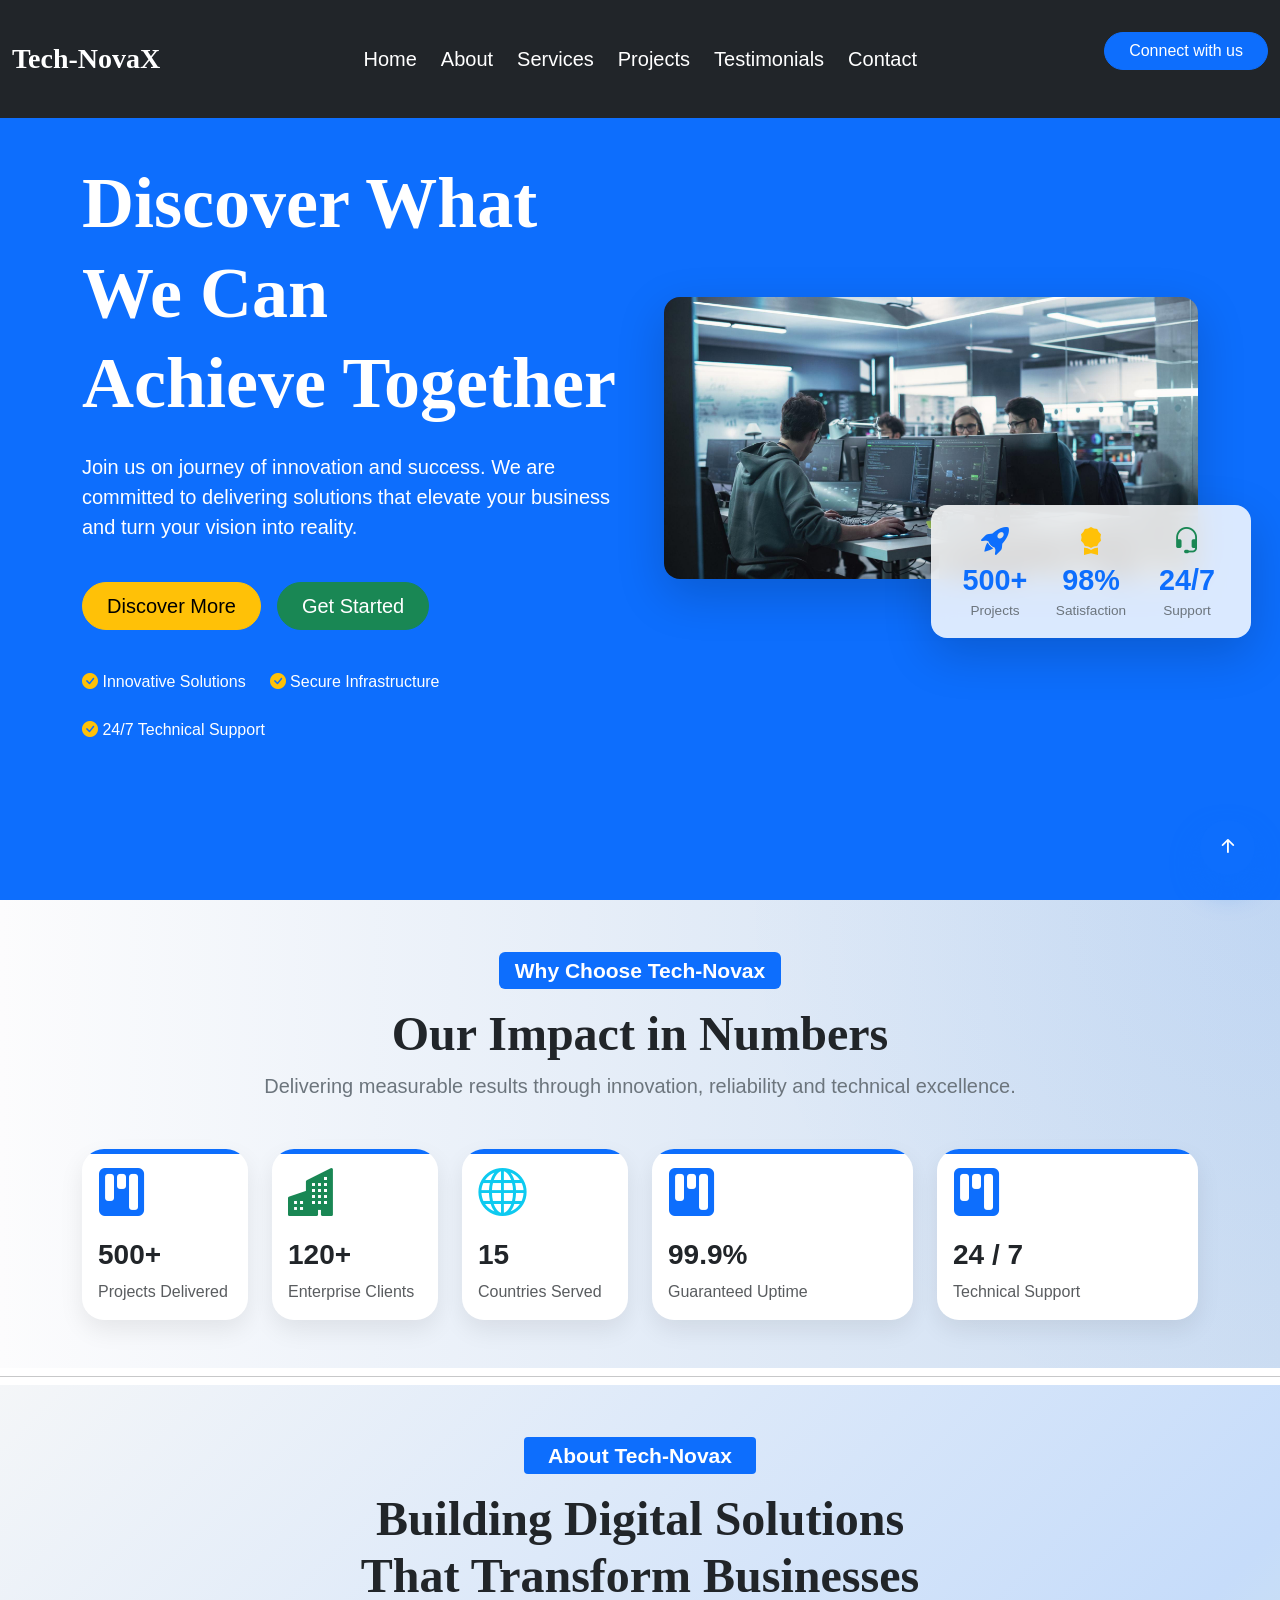
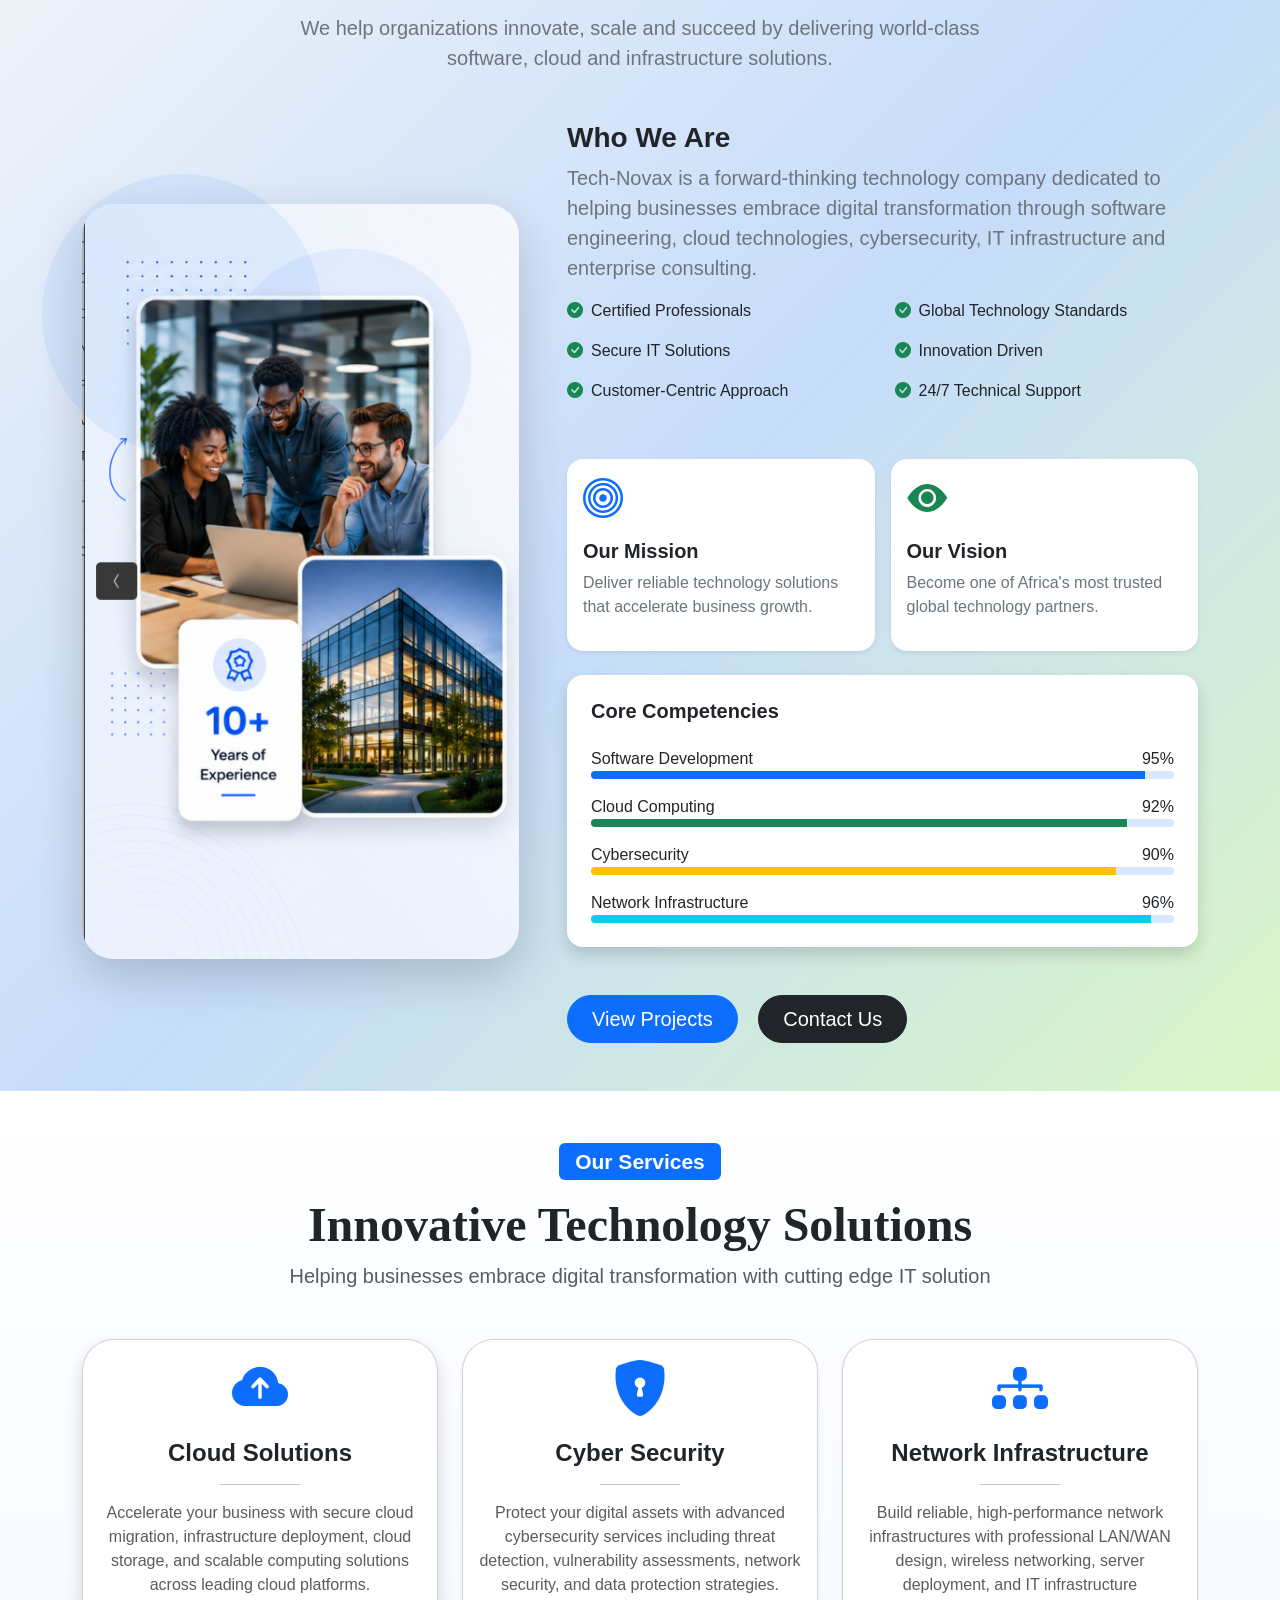
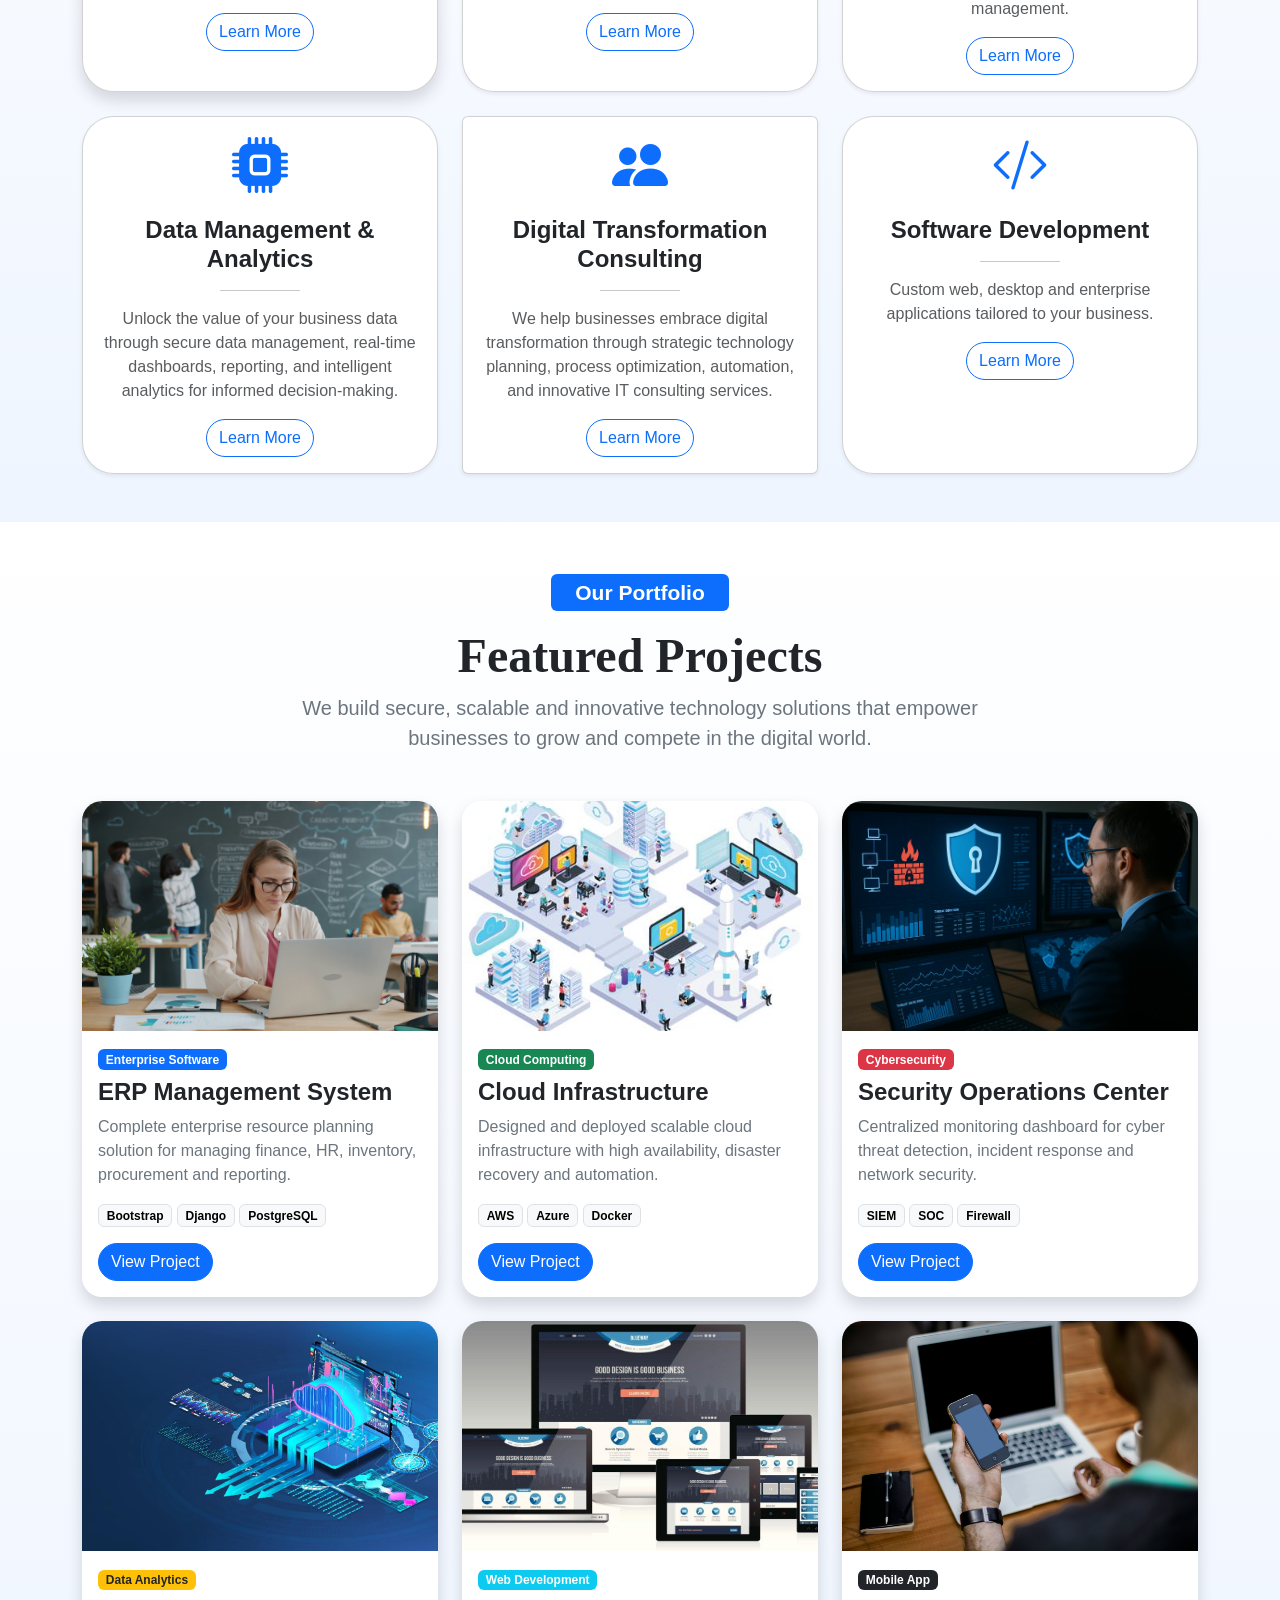
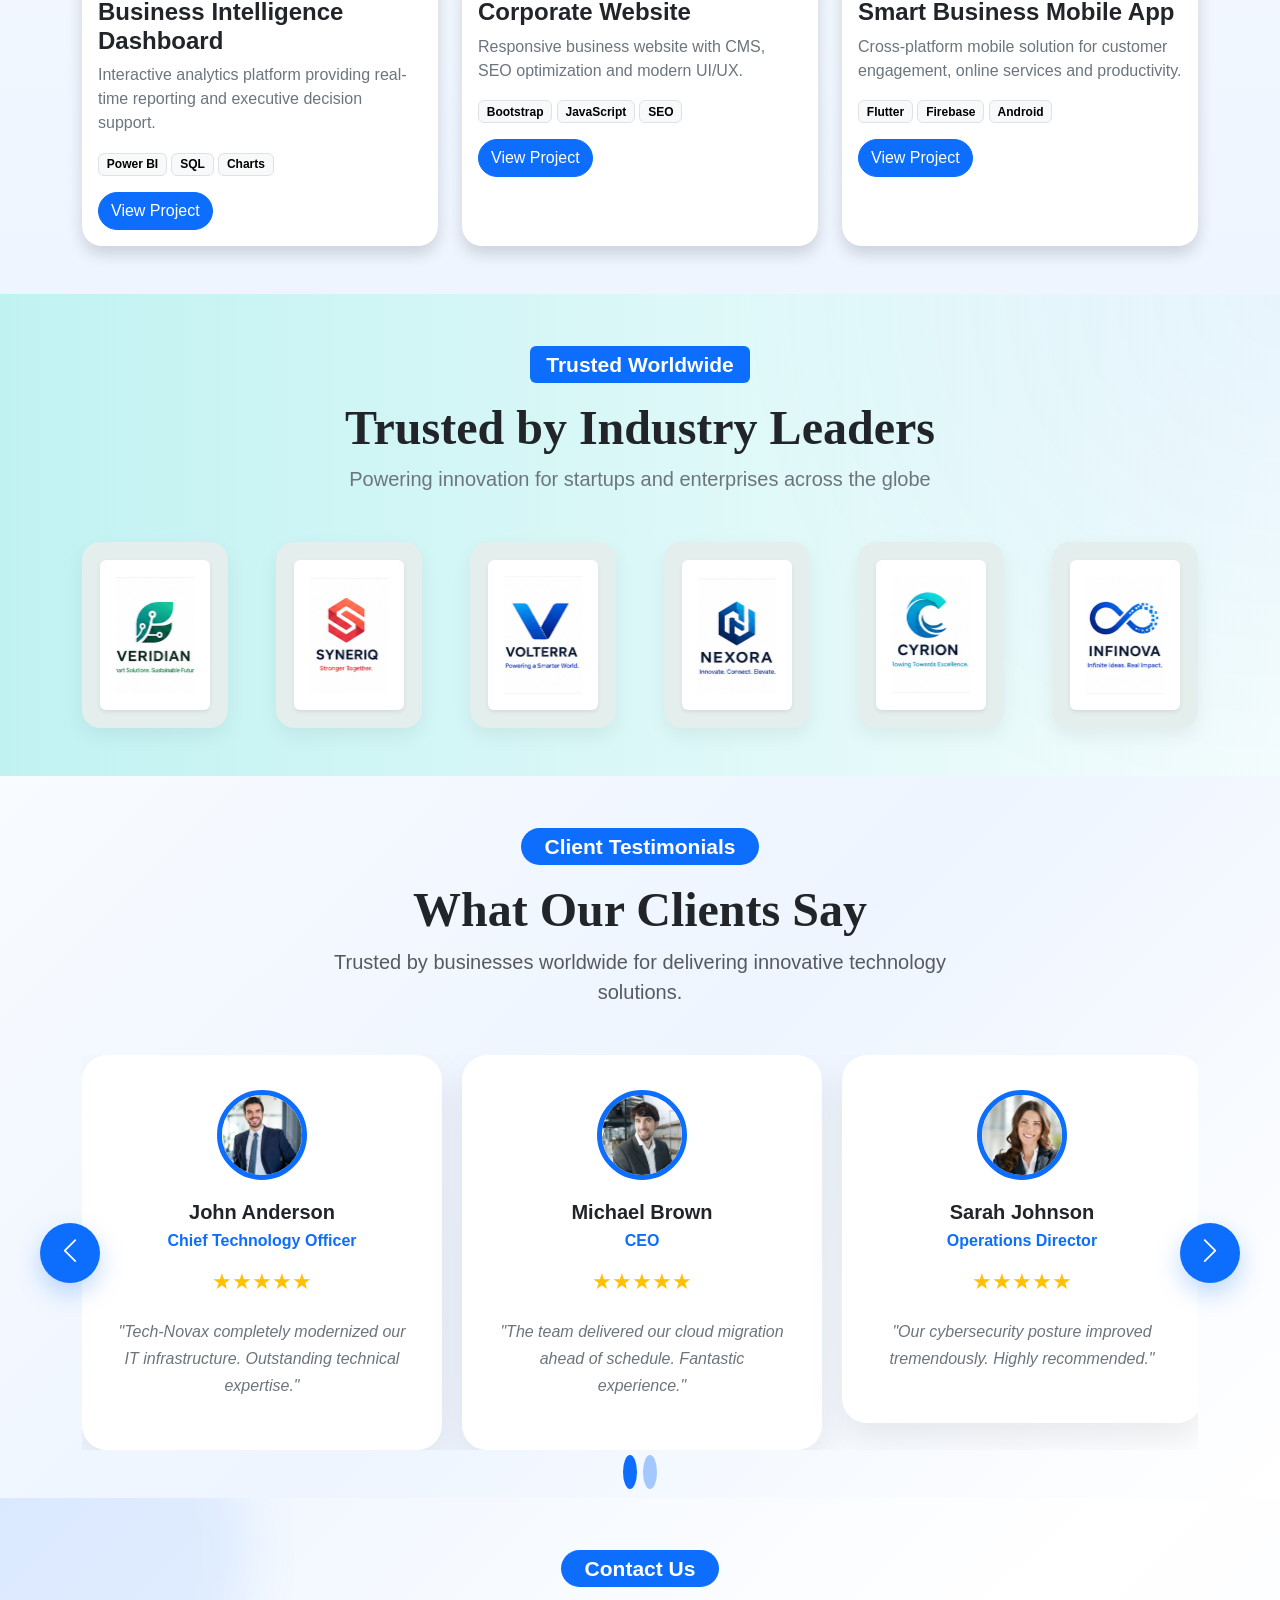
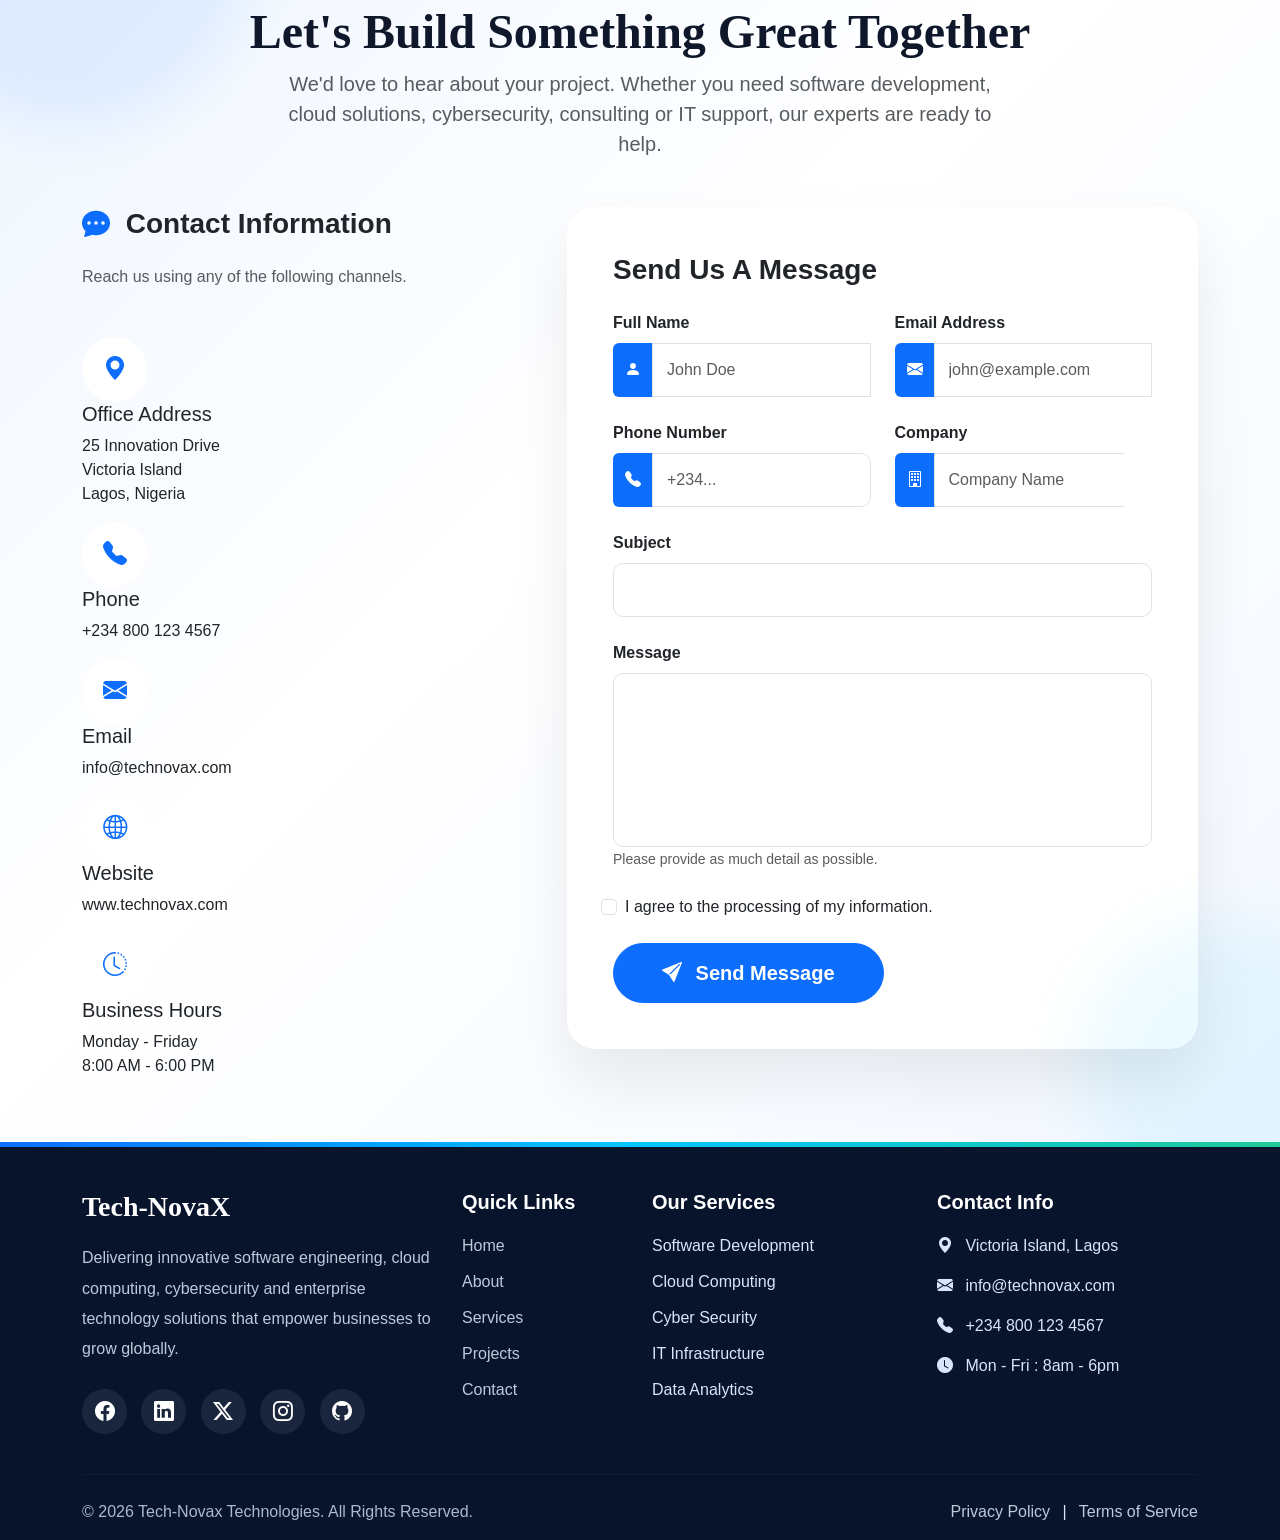
==== commit 5e0e24bc: "Modified index.html and style.css files  -particularly finetune the header/ hero section" ====
--- a/index.html
+++ b/index.html
@@ -76,7 +76,7 @@
           </ul>
 
           <div class="d-flex gap-5 mb-3 py-3">
-            <a href="#contact" class="btn btn-primary rounded-pill px-4 ">
+            <a href="#contact" class="btn btn-primary rounded-pill px-4">
               Connect with us
             </a>
           </div>
@@ -88,38 +88,123 @@
 
     <!-- ================= HEADER / HERO SECTION ===     -->
 
+    <!--
     <header class="bg-primary d-flex align-items-center text-white py-5 mt-5">
-      <div class="container">
-        <div class="row align-items-center">
-          <div class="col-md-5">
-            <h1 class="header-title p-4">
-              Discover <br />What we Can <br />
-              Achieve Together
+    -->
+
+    <header
+      id="hero"
+      class="bg-primary text-white d-flex align-items-center min-vh-100"
+    >
+      <div class="container py-5">
+        <div class="row align-items-center g-5">
+          <!-- Text Part -->
+          <div class="col-lg-6">
+            <!--HTML  Animation Classes : hero-title , hero-text, hero-buttons, hero-badges, hero-image-->
+            <!--Hero Heading-->
+            <h1 class="display-2 fw-bold lh-sm mb-4 hero-title">
+              Discover What We Can
+              <span class="d-block"> Achieve Together </span>
             </h1>
 
-            <p class="lead">
+            <!--Hero Subheadings- Paragraph-->
+            <p class="lead mb-4 hero-text">
               Join us on journey of innovation and success. We are committed to
               delivering solutions that elevate your business and turn your
               vision into reality.
             </p>
 
-            <div class="d-flex gap-5 mb-3 py-3">
-              <a href="#about" class="btn btn-warning rounded-pill px-4">
+            <!--Hero Buttons-->
+
+            <div class="d-flex gap-3 mb-4 py-3 hero-buttons">
+              <a
+                href="#about"
+                id="explore-btn"
+                class="btn btn-warning btn-lg rounded-pill px-4"
+              >
                 Discover More
               </a>
 
-              <a href="#contact" class="btn btn-success rounded-pill px-4">
+              <a
+                href="#contact"
+                class="btn btn-success btn-lg rounded-pill px-4"
+              >
                 Get Started
               </a>
             </div>
-          </div>
-
-          <div class="col-md-7">
-            <img
-              src="images/hero-image/hero-image.jpg"
-              class="img-fluid rounded shadow"
-              alt="Header Image"
-            />
+
+            <!--Trust Badges-->
+
+            <div class="d-flex flex-wrap gap-4 mt-4 hero-badges">
+              <div>
+                <i class="bi bi-check-circle-fill text-warning"></i>
+
+                Innovative Solutions
+              </div>
+
+              <div>
+                <i class="bi bi-check-circle-fill text-warning"></i>
+
+                Secure Infrastructure
+              </div>
+
+              <div>
+                <i class="bi bi-check-circle-fill text-warning"></i>
+
+                24/7 Technical Support
+              </div>
+            </div>
+          </div>
+
+          <!-- Image Part -->
+          <div class="col-lg-6 text-center">
+            <div class="hero-image-wrapper position-relative d-inline-block">
+              <img
+                src="images/hero-image/hero-image.jpg"
+                class="img-fluid rounded-4 shadow-lg mb-4 hero-image"
+                alt="Tech professionals collaborating"
+              />
+
+              <!-- Hero Stats Part -->
+              <div
+                class="card shadow-lg border-0 rounded-4 p-3 mt-4 mx-auto mt-5 hero-stats-card hero-badges"
+                style="max-width: 320px"
+              >
+                <div class="d-flex justify-content-between">
+
+                  <div class="col-4 text-center">
+
+                    <i class="bi bi-rocket-takeoff-fill text-primary fs-3"></i>
+
+                    <h4 class="fw-bold text-primary mb-0">500+</h4>
+
+                    <small>Projects</small>
+
+                  </div>
+
+                  <div class="col-4 text-center">
+
+                     <i class="bi bi-award-fill text-warning fs-3"></i>
+
+                    <h4 class="fw-bold text-primary mb-0">98%</h4>
+
+                    <small>Satisfaction</small>
+                  </div>
+
+                  <div class="col-4 text-center">
+
+                    <i class="bi bi-headset text-success fs-3"></i>
+
+
+                    <h4 class="fw-bold text-primary mb-0">24/7</h4>
+
+                    <small>Support</small>
+
+                  </div>
+                  
+                </div>
+              </div>
+            </div>
           </div>
         </div>
       </div>
@@ -128,8 +213,10 @@
     <!-- ================= END HEADER / HERO ================= -->
 
     <!-- ================= STATISTICS SECTION ===     -->
-
+    <!--
     <section id="statistics" class="stats-section py-5">
+    -->
+    <section id="statistics" class="stats-section py-5 min-vh-75">
       <div class="container">
         <div class="text-center mb-5 fs-3">
           <span class="badge bg-primary px-3 py-2 mb-3">
@@ -214,15 +301,13 @@
 
     <!-- ================= END STATISTICS ================= -->
 
-
-
     <hr class="my-2" />
 
     <!-- ===================== ABOUT SECTION ===================== -->
 
     <section
       id="about"
-      class="about-section py-5 position-relative overflow-hidden"
+      class="about-section py-5 position-relative overflow-hidden min-vh-100"
     >
       <div class="container">
         <!-- Section Heading -->
@@ -285,7 +370,7 @@
             </p>
 
             <!-- Highlight Card -->
-<!--
+            <!--
             <div class="card border-0 shadow-sm rounded-4 mb-4">
               <div class="card-body">
                 <h5 class="fw-bold">Our Commitment</h5>
@@ -621,7 +706,6 @@
     </section>
     <!-- ================= END SERVICES ================= -->
 
-    
     <!-- ===================== PROJECTS SECTION ===================== -->
 
     <section id="projects" class="py-5 bg-body-tertiary">
@@ -984,7 +1068,6 @@
     </section>
     <!-- ================= END CLIENTS ================= -->
 
-
     <!--======TESTIMONIAL -->
 
     <section id="testimonials" class="testimonial-section py-5">
--- a/style.css
+++ b/style.css
@@ -2,7 +2,9 @@
     font-family: "Noto Sans", sans-serif;
  }
  
-
+h1 {
+    font-size: 50px;
+}
  h1, h2 {
     font-family: "Lora", serif;
  }
@@ -19,6 +21,282 @@
  .navbar-brand {
    font-family: "Lora",serif;
  }
+
+
+/*animations to  CSS*/
+
+/*Fade from Left*/
+
+
+
+@keyframes fadeLeft{
+
+from{
+
+opacity:0;
+
+transform:translateX(-60px);
+
+}
+
+to{
+
+opacity:1;
+
+transform:translateX(0);
+
+}
+
+}
+
+
+/*Fade from Right*/
+
+@keyframes fadeRight{
+
+from{
+
+opacity:0;
+
+transform:translateX(60px);
+
+}
+
+to{
+
+opacity:1;
+
+transform:translateX(0);
+
+}
+
+}
+
+
+
+/*Fade Up*/
+
+@keyframes fadeUp{
+
+from{
+
+opacity:0;
+
+transform:translateY(40px);
+
+}
+
+to{
+
+opacity:1;
+
+transform:translateY(0);
+
+}
+
+}
+
+ 
+
+/*Floating Image*/
+
+
+@keyframes floating{
+
+0%{
+
+transform:translateY(0);
+
+}
+
+50%{
+
+transform:translateY(-12px);
+
+}
+
+100%{
+
+transform:translateY(0);
+
+}
+
+}
+
+
+
+/*Apply the animations*/
+
+/*Heading*/
+
+.hero-title{
+
+opacity:0;
+
+animation:fadeLeft .9s ease forwards;
+
+}
+
+
+/*Paragraph*/
+
+.hero-text{
+
+opacity:0;
+
+animation:fadeLeft .9s ease forwards;
+
+animation-delay:.4s;
+
+}
+
+
+/*Buttons*/
+
+.hero-buttons{
+
+opacity:0;
+
+animation:fadeUp .8s ease forwards;
+
+animation-delay:.8s;
+
+}
+
+.hero-buttons .btn{
+
+transition:.35s;
+
+}
+
+.hero-buttons .btn:hover{
+
+transform:translateY(-4px);
+
+box-shadow:0 10px 20px rgba(0,0,0,.2);
+
+}
+
+
+
+/*Trust Badges*/
+
+.hero-badges{
+
+opacity:0;
+
+animation:fadeUp .8s ease forwards;
+
+animation-delay:1.2s;
+
+}
+
+
+
+/*Hero Image*/
+
+.hero-image{
+
+opacity:0;
+
+animation:
+
+fadeRight 1s ease forwards,
+
+floating 4s ease-in-out infinite;
+
+animation-delay:
+
+.6s,
+
+1.6s;
+
+transition: .4s;
+
+}
+
+
+
+.hero-image:hover{
+
+transform:scale(1.03);
+
+}
+
+/*the Glass Card*/
+
+.hero-image-wrapper{
+
+    position:relative;
+
+}
+
+
+.hero-stats-card{
+
+    position:absolute;
+
+    bottom:-35px;
+
+    left:50%;
+
+    transform:translateX(-50%);
+
+    width:85%;
+
+    background:rgba(255,255,255,.85);
+
+    backdrop-filter:blur(12px);
+
+    -webkit-backdrop-filter:blur(12px);
+
+    border-radius:18px;
+
+    padding:20px;
+
+    box-shadow:0 20px 45px rgba(0,0,0,.15);
+
+    transition: .4s;
+
+    opacity:0;
+
+    animation:fadeUp .8s ease forwards;
+
+    animation-delay:1.5s;
+
+}
+
+
+.hero-stats-card:hover{
+
+    transform:translateX(-50%) translateY(-8px);
+
+}
+
+
+
+.hero-stats-card h4{
+
+    font-size:1.8rem;
+
+    font-weight:700;
+
+}
+
+
+
+.hero-stats-card small{
+
+    color:#6c757d;
+
+    font-size:.85rem;
+
+}
+
+
+
+
+
 /*
  .yellow {
    color:yellow
@@ -31,10 +309,16 @@
  }
 
 */
-
+/*
  .header-title {
-   font-size: 48px;
+   font-size: 70px;
  }
+
+
+.min-vh-75{
+    min-height:75vh;
+}
+
 
  .client-img {
   object-fit: contain;
@@ -240,6 +524,7 @@
 
 }
 
+
 .about-bg-circle{
 
     position:absolute;
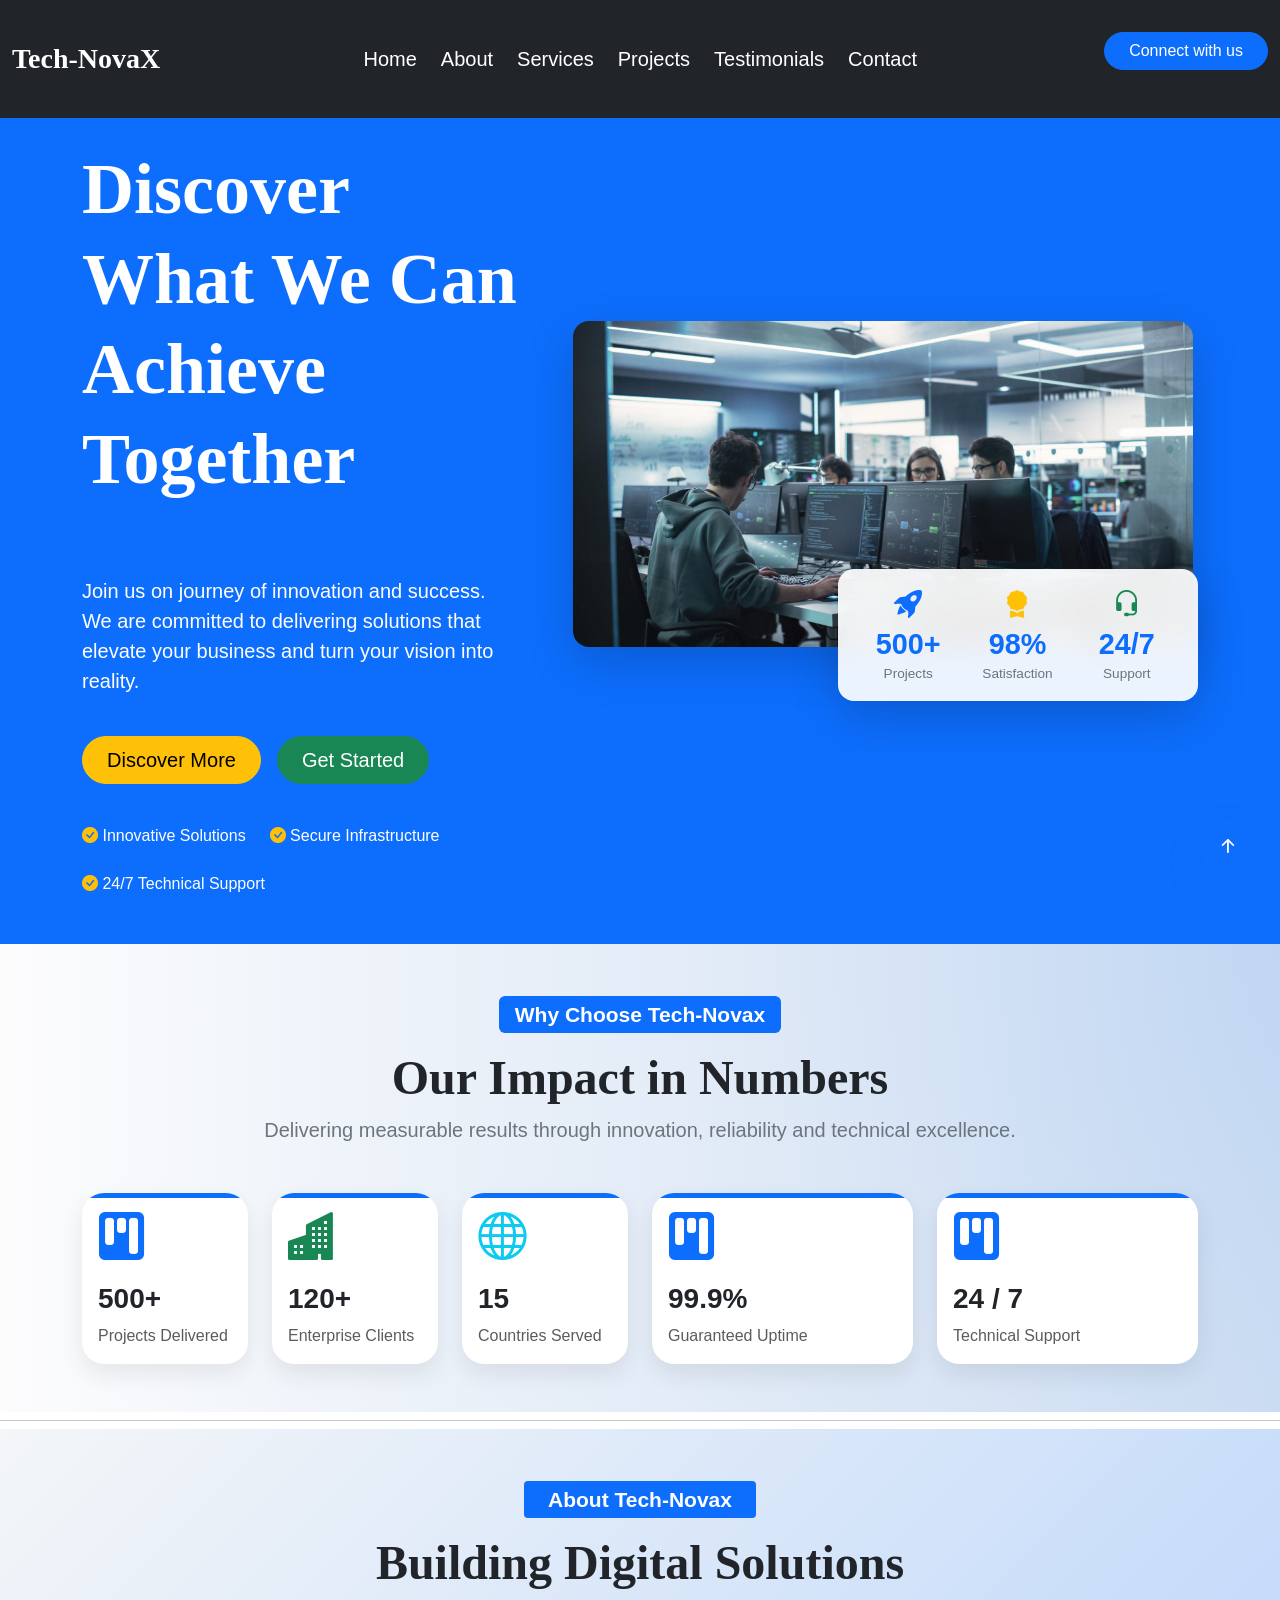
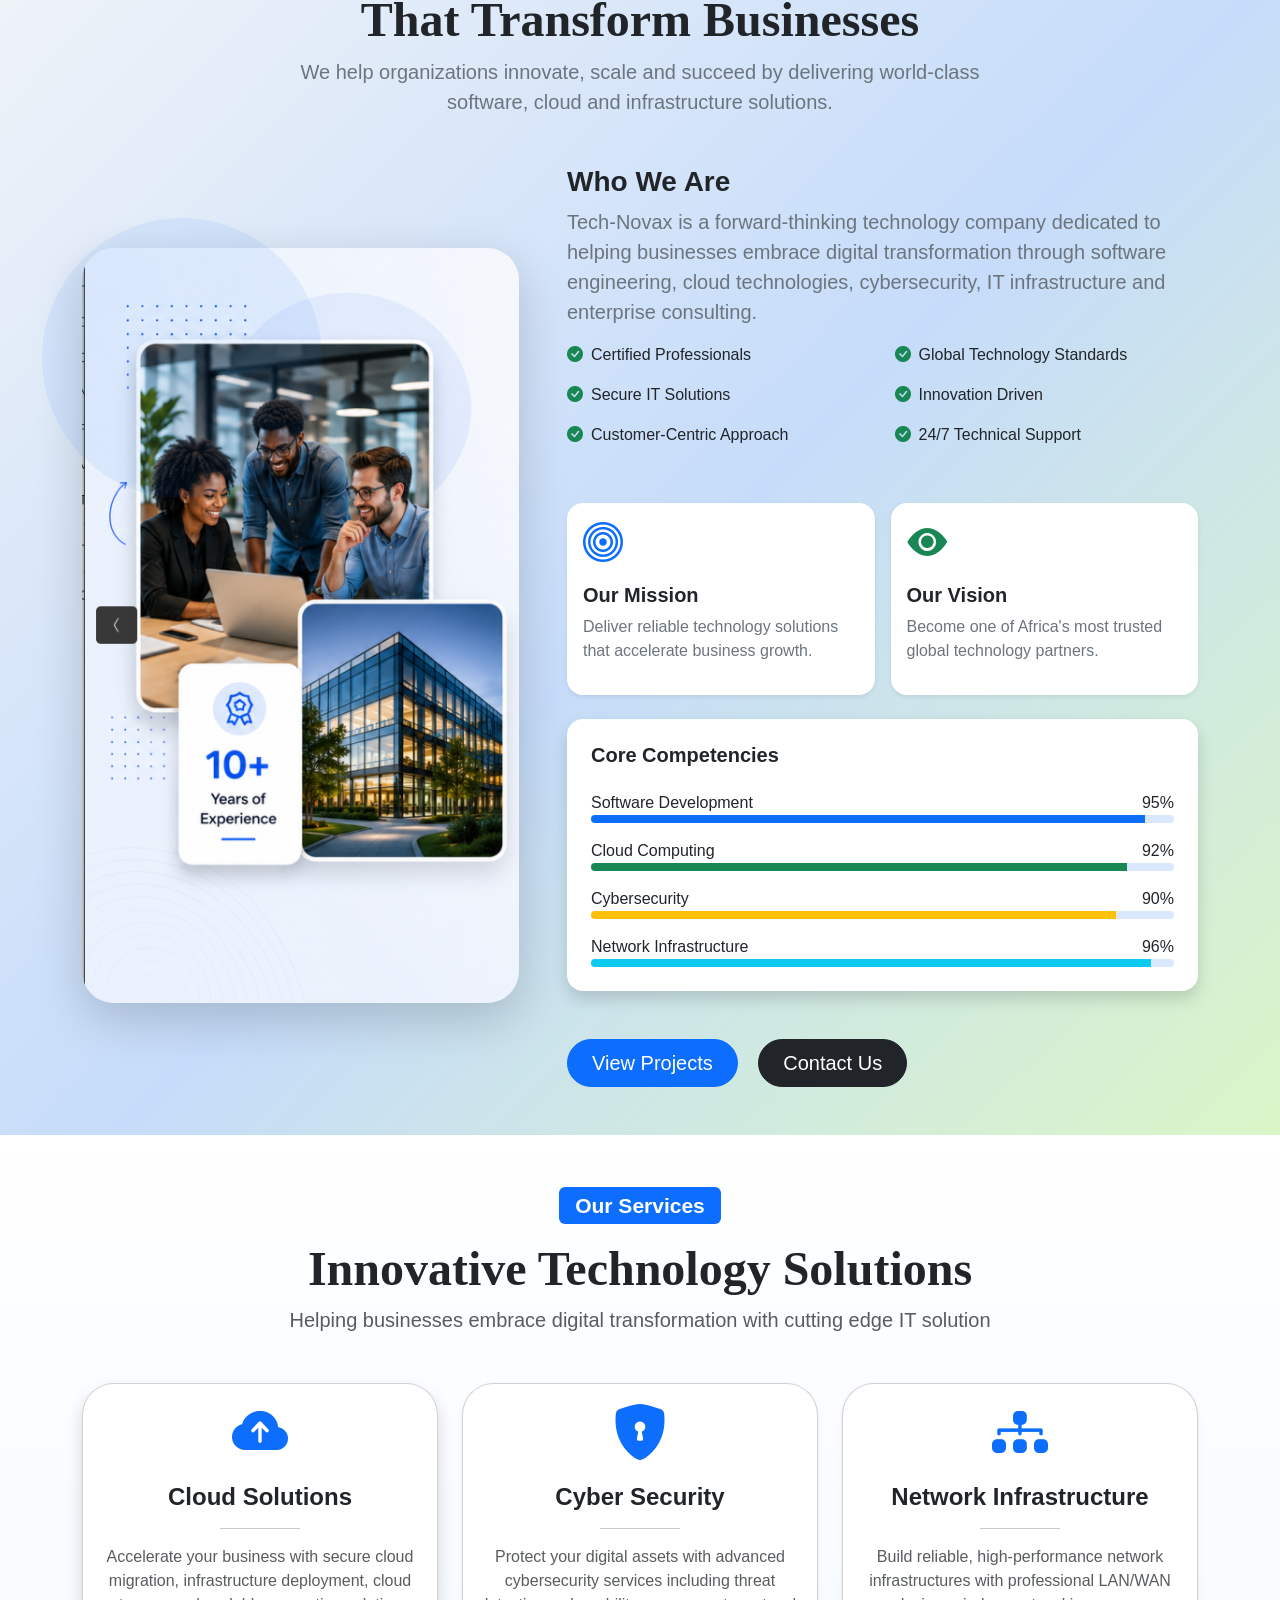
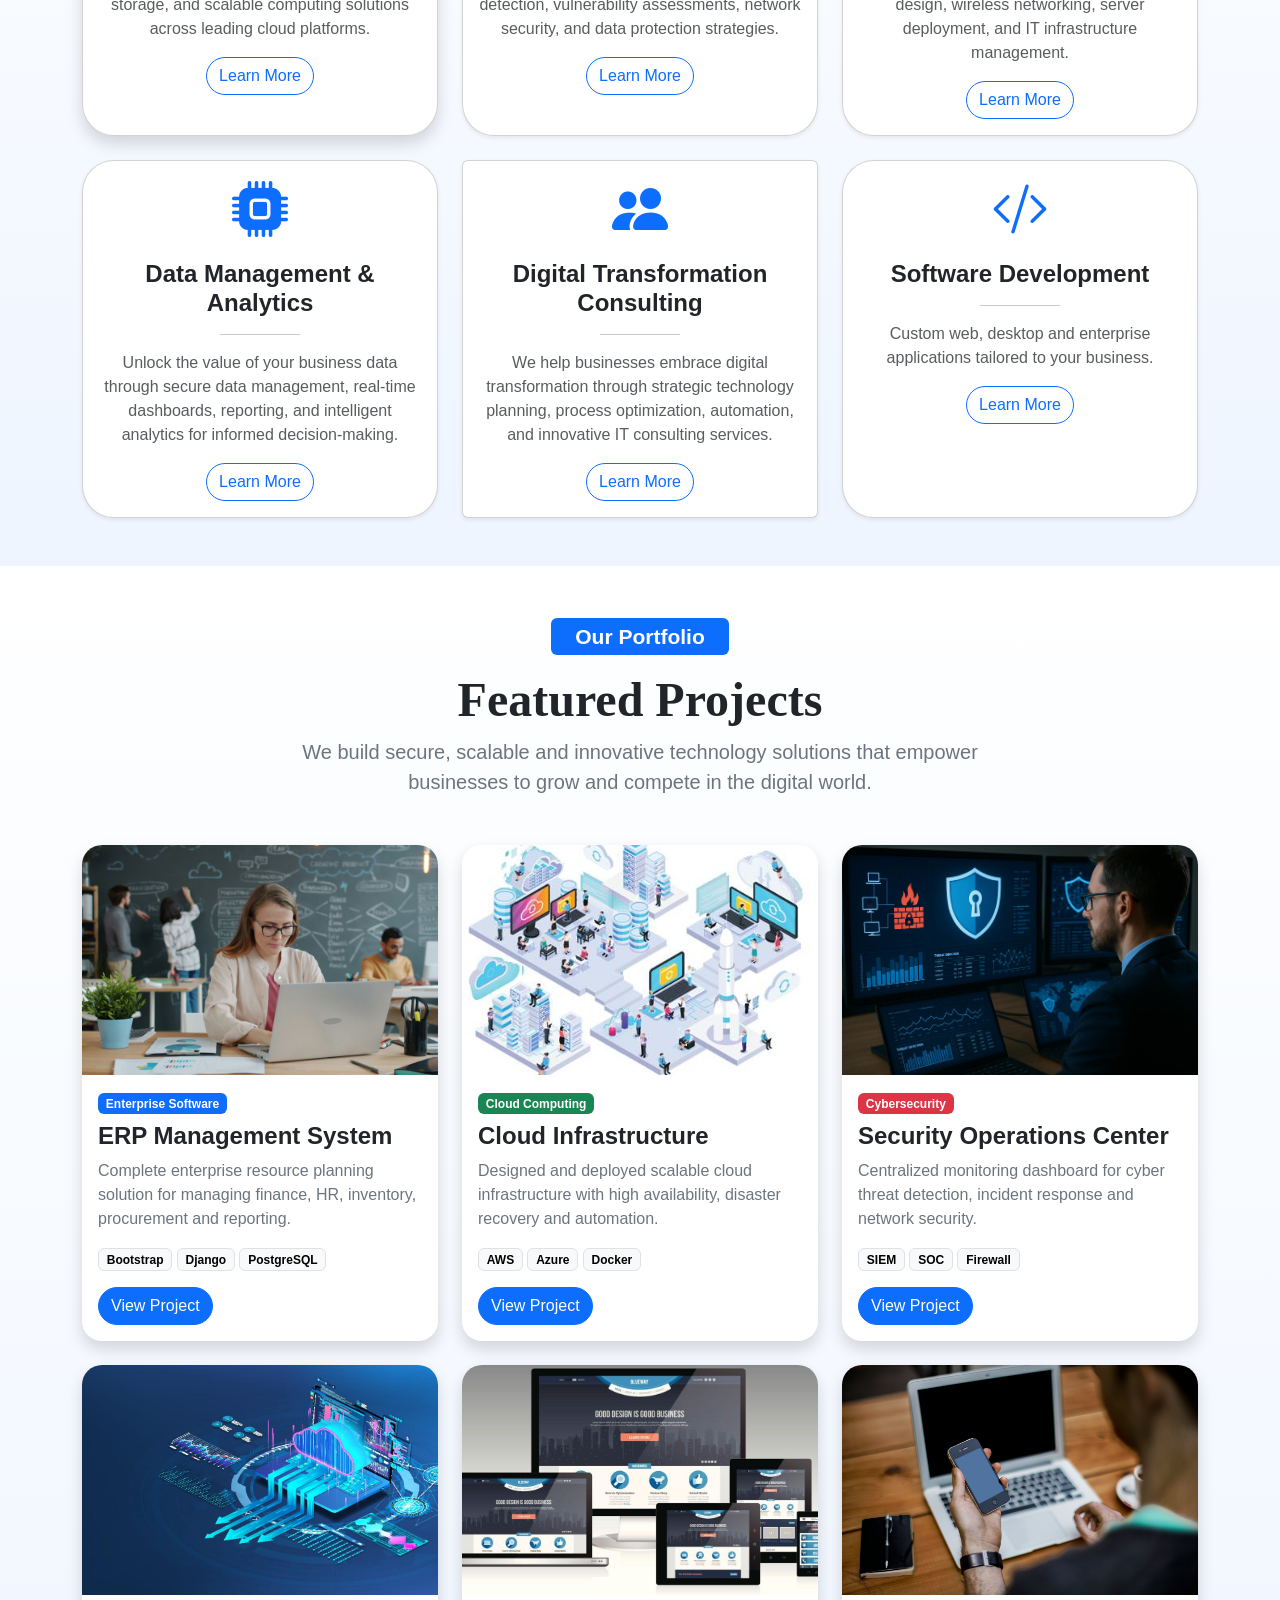
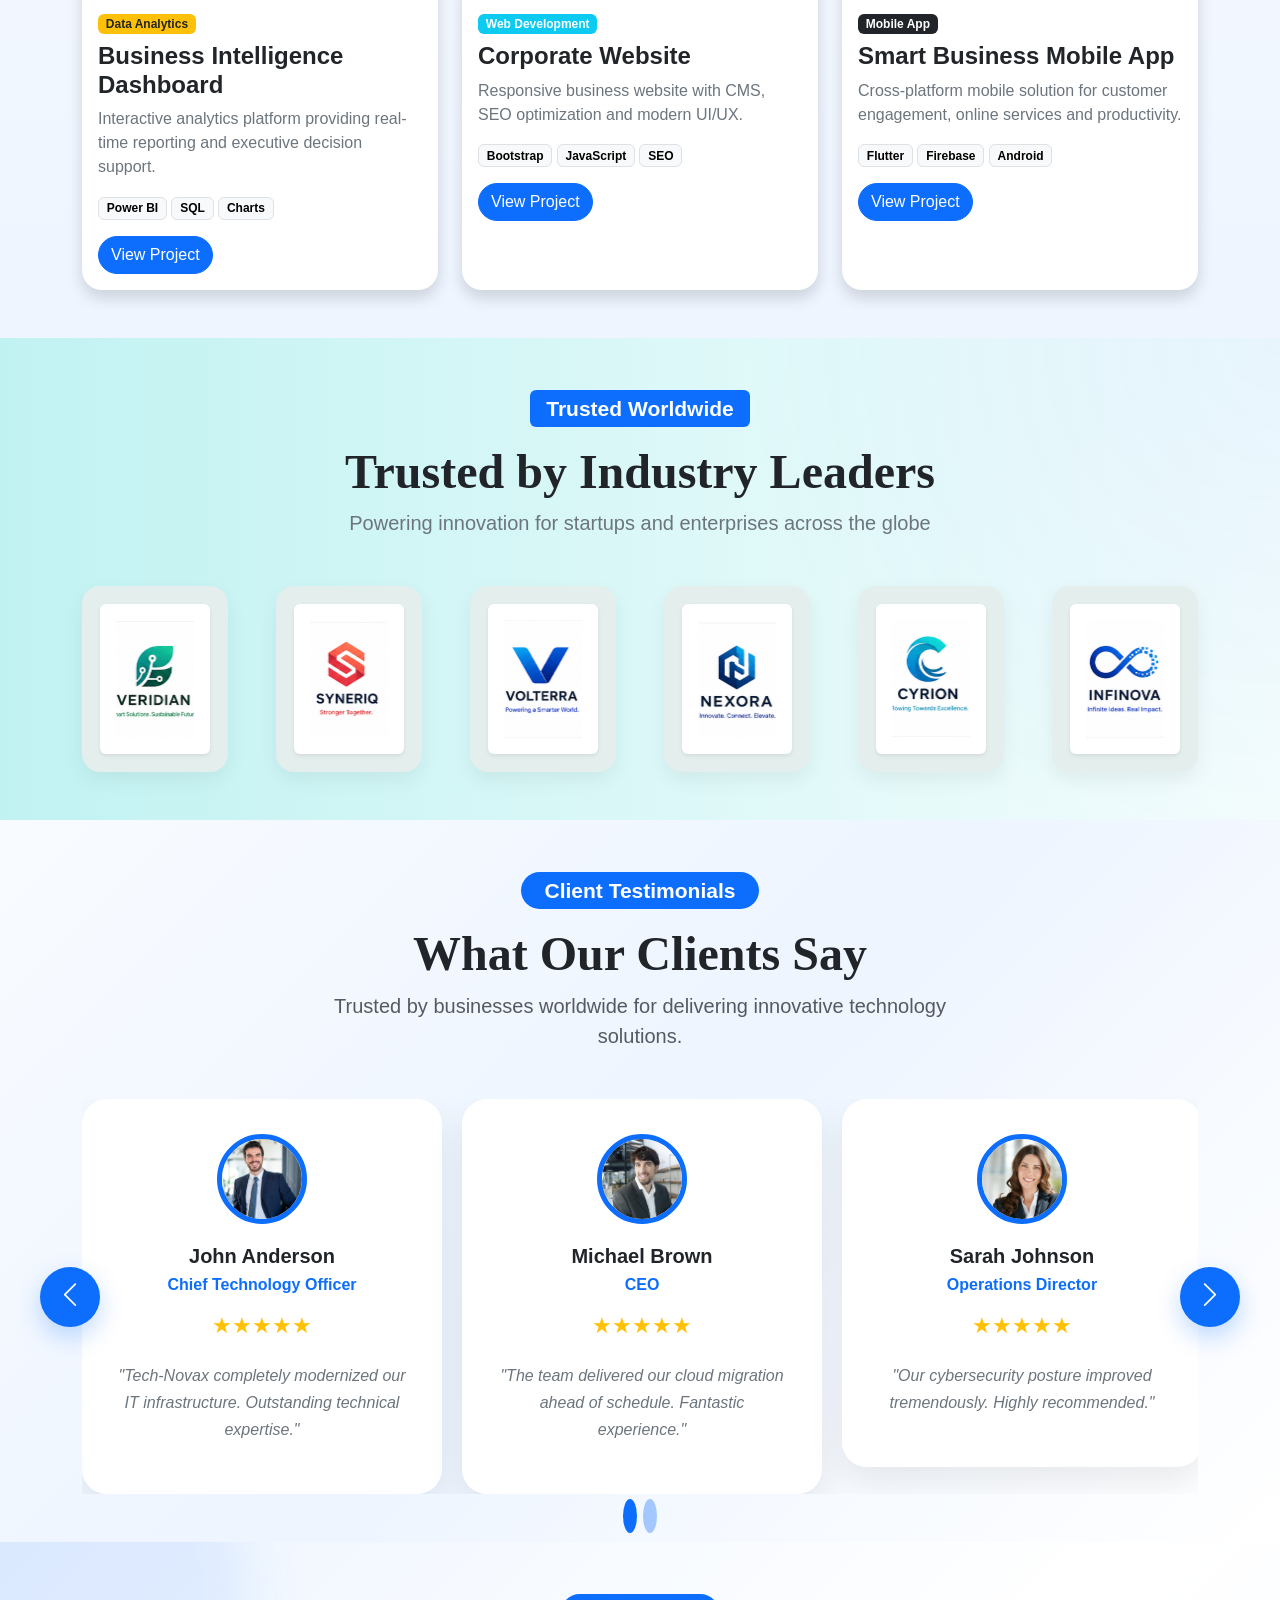
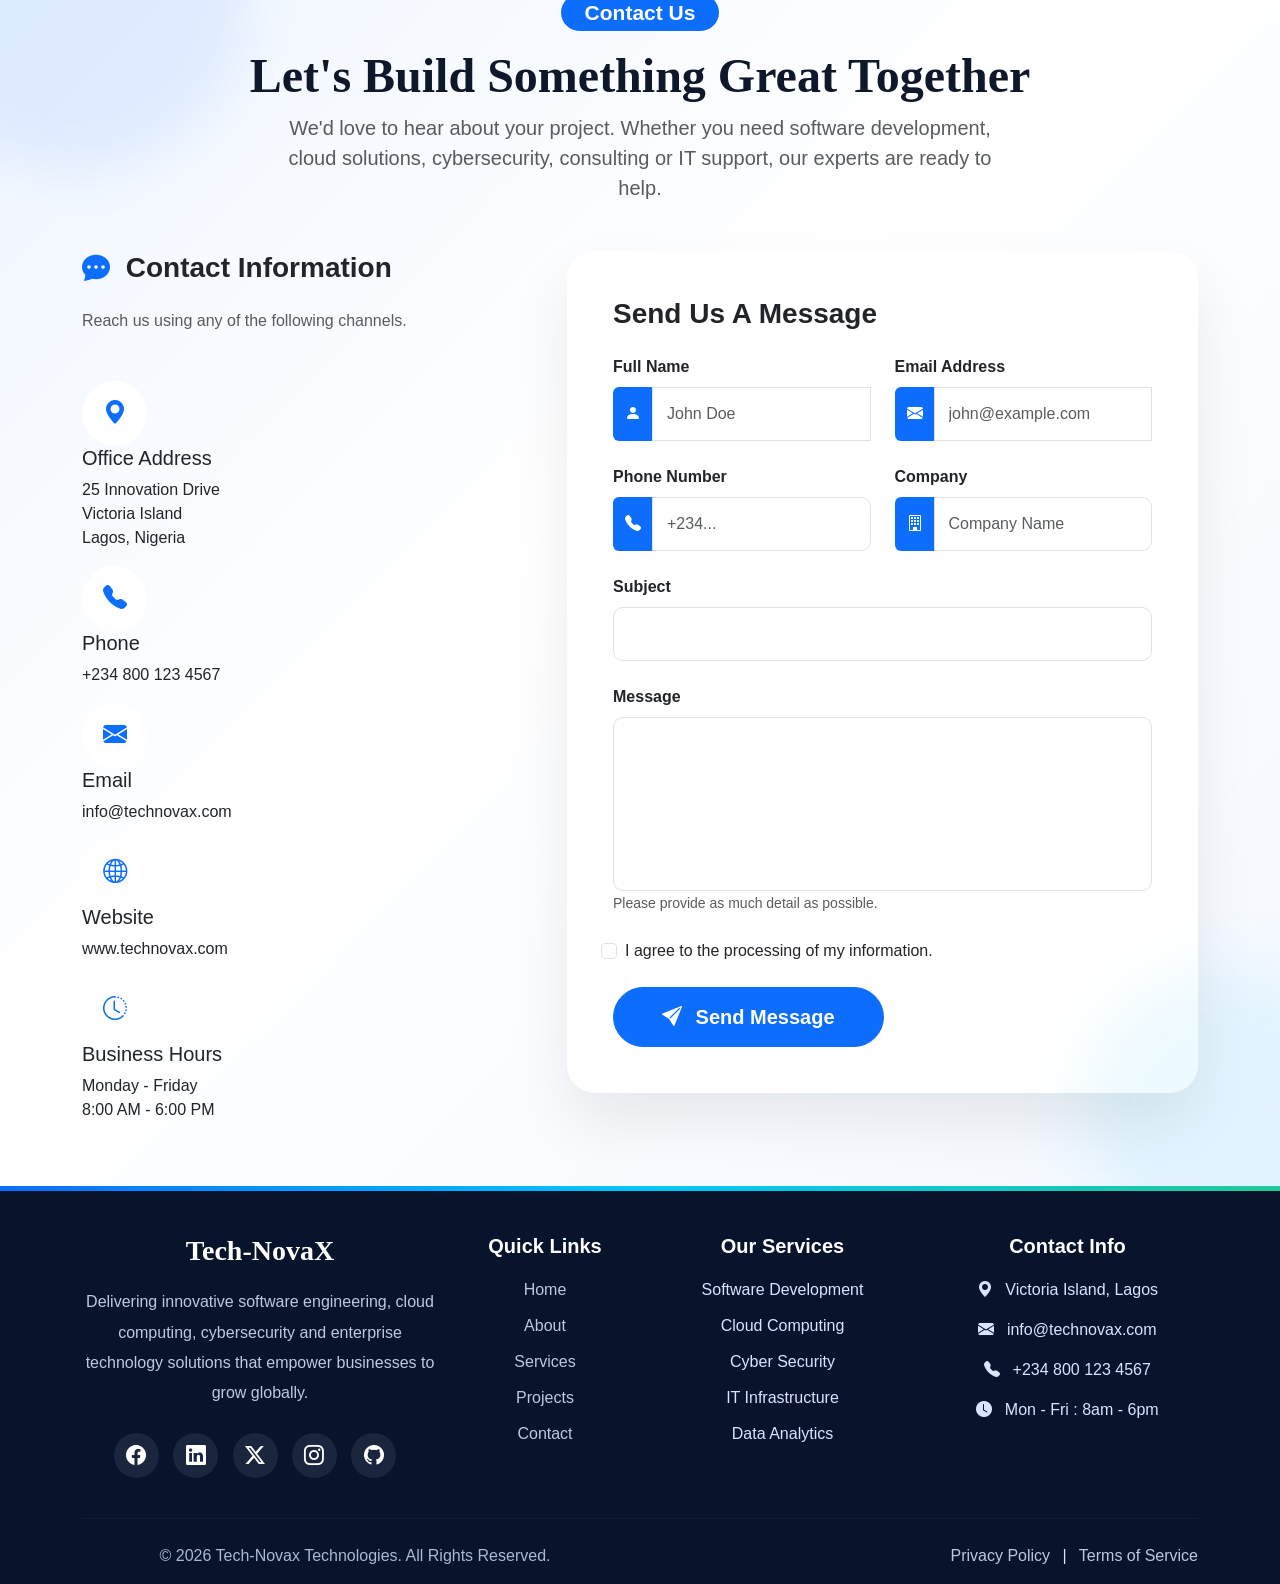
==== commit 8801cc79: "modified the index.html and style.css to further enhanced the UI/UX of the hero section" ====
--- a/index.html
+++ b/index.html
@@ -94,15 +94,15 @@
 
     <header
       id="hero"
-      class="bg-primary text-white d-flex align-items-center min-vh-100"
+      class="bg-primary text-white d-flex align-items-center pt-5 min-vh-100"
     >
       <div class="container py-5">
         <div class="row align-items-center g-5">
           <!-- Text Part -->
-          <div class="col-lg-6">
+          <div class="col-lg-5">
             <!--HTML  Animation Classes : hero-title , hero-text, hero-buttons, hero-badges, hero-image-->
             <!--Hero Heading-->
-            <h1 class="display-2 fw-bold lh-sm mb-4 hero-title">
+            <h1 class="display-2 fw-bold lh-sm mb-4  py-5 hero-title">
               Discover What We Can
               <span class="d-block"> Achieve Together </span>
             </h1>
@@ -157,7 +157,7 @@
           </div>
 
           <!-- Image Part -->
-          <div class="col-lg-6 text-center">
+          <div class="col-lg-7 text-center">
             <div class="hero-image-wrapper position-relative d-inline-block">
               <img
                 src="images/hero-image/hero-image.jpg"
@@ -167,10 +167,8 @@
 
               <!-- Hero Stats Part -->
               <div
-                class="card shadow-lg border-0 rounded-4 p-3 mt-4 mx-auto mt-5 hero-stats-card hero-badges"
-                style="max-width: 320px"
-              >
-                <div class="d-flex justify-content-between">
+                class="card shadow-lg border-0 rounded-4 p-3 mx-auto hero-stats-card hero-badges">
+                <div class=" d-flex justify-content-between">
 
                   <div class="col-4 text-center">
 
@@ -199,9 +197,8 @@
                     <h4 class="fw-bold text-primary mb-0">24/7</h4>
 
                     <small>Support</small>
-
-                  </div>
-                  
+                    
+                  </div>
                 </div>
               </div>
             </div>
@@ -1649,7 +1646,7 @@
 
     <!-- ===================== FOOTER ===================== -->
 
-    <footer class="footer-section pt-5 pb-3">
+    <footer class="footer-section text-center pt-5 pb-3">
       <div class="container">
         <div class="row gy-5">
           <!-- Company -->
@@ -1751,7 +1748,7 @@
 
         <div class="row align-items-center">
           <div class="col-md-6">
-            <p class="copyright mb-md-0">
+            <p class="copyright mb-md-0" >
               © 2026 Tech-Novax Technologies. All Rights Reserved.
             </p>
           </div>
--- a/style.css
+++ b/style.css
@@ -197,6 +197,8 @@
 
 .hero-image{
 
+width: 100%;
+max-width: 620px;
 opacity:0;
 
 animation:
@@ -228,6 +230,8 @@
 .hero-image-wrapper{
 
     position:relative;
+    display: inline-block;
+    overflow: visible;
 
 }
 
@@ -236,19 +240,20 @@
 
     position:absolute;
 
-    bottom:-35px;
-
-    left:50%;
+    bottom:-30px;
+
+    right:-5px;
 
     transform:translateX(-50%);
 
-    width:85%;
-
-    background:rgba(255,255,255,.85);
-
-    backdrop-filter:blur(12px);
-
-    -webkit-backdrop-filter:blur(12px);
+    width:300px;
+    min-width: 360px;
+
+    background:rgba(255,255,255,.92);
+
+    backdrop-filter:blur(14px);
+
+    -webkit-backdrop-filter:blur(14px);
 
     border-radius:18px;
 
@@ -263,6 +268,7 @@
     animation:fadeUp .8s ease forwards;
 
     animation-delay:1.5s;
+    z-index: 10;
 
 }
 
@@ -1461,6 +1467,7 @@
 
 overflow:hidden;
 
+
 }
 
 .footer-section::before{
